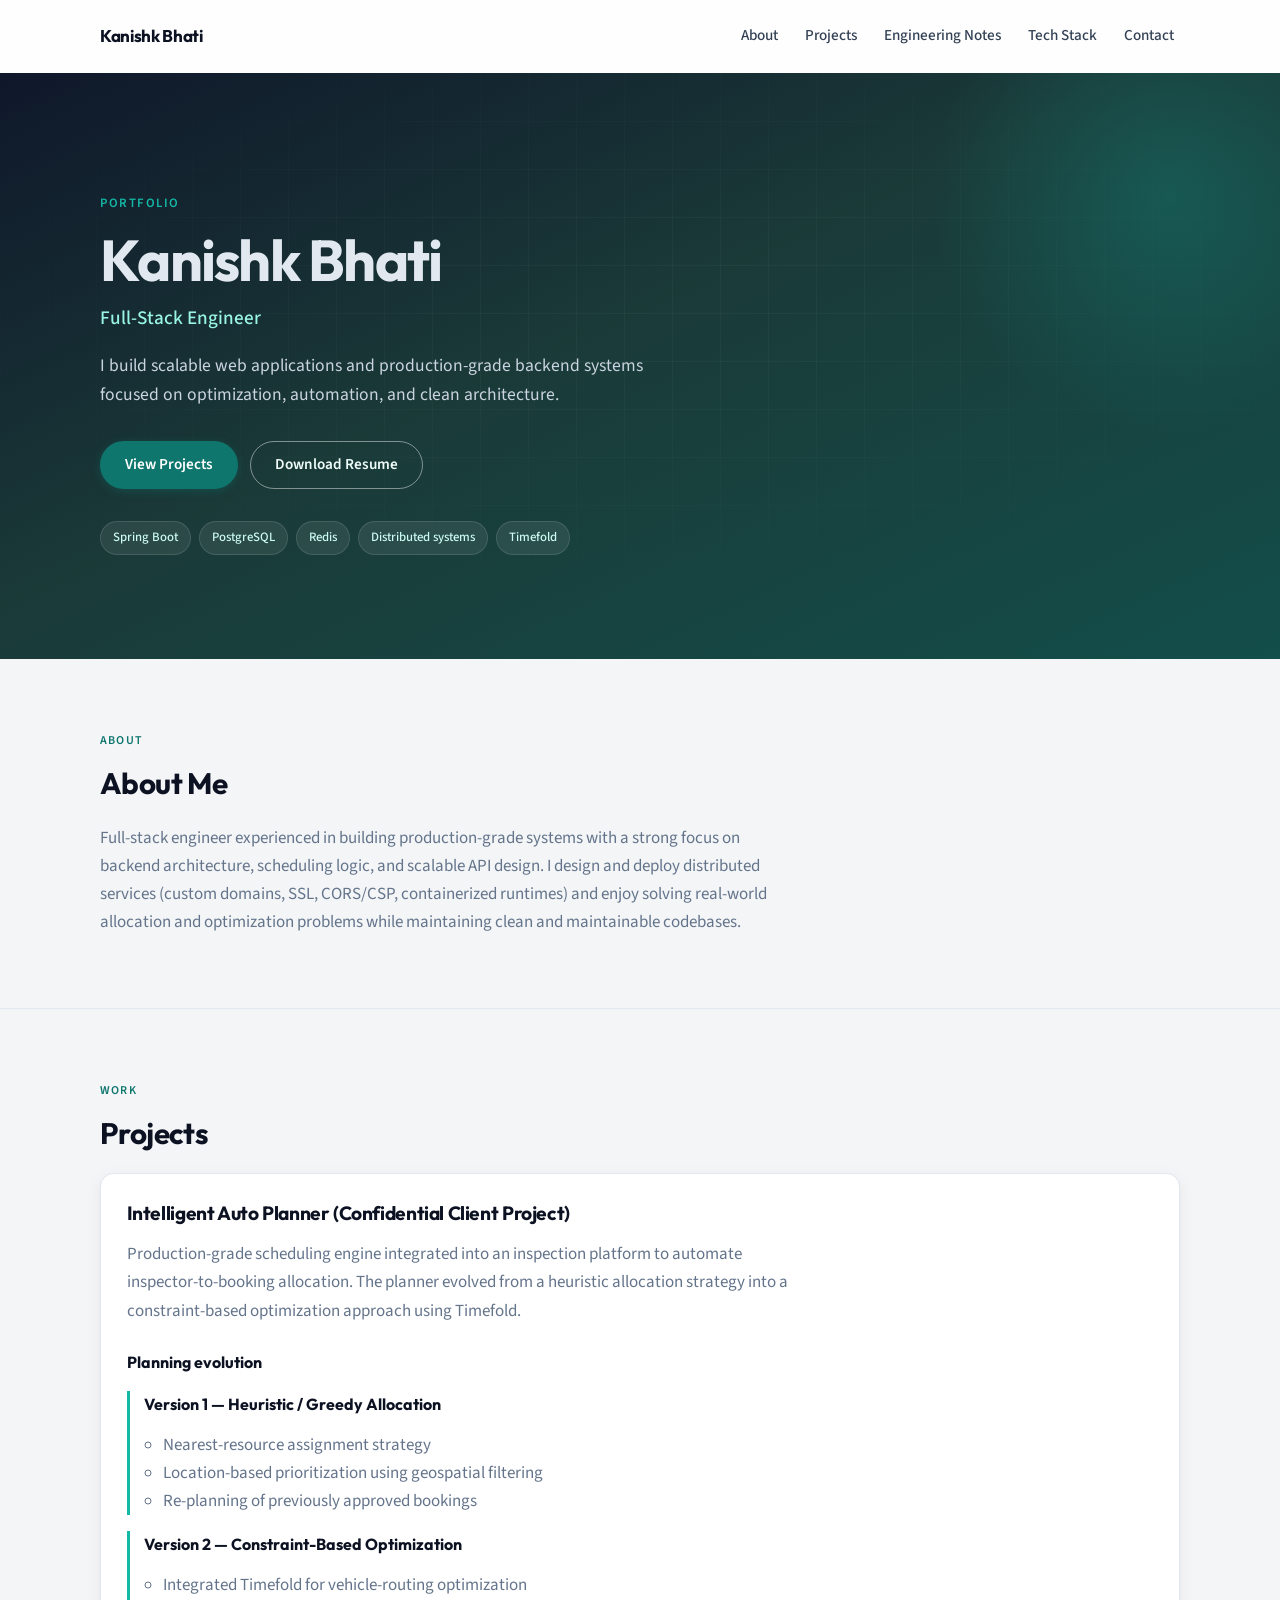
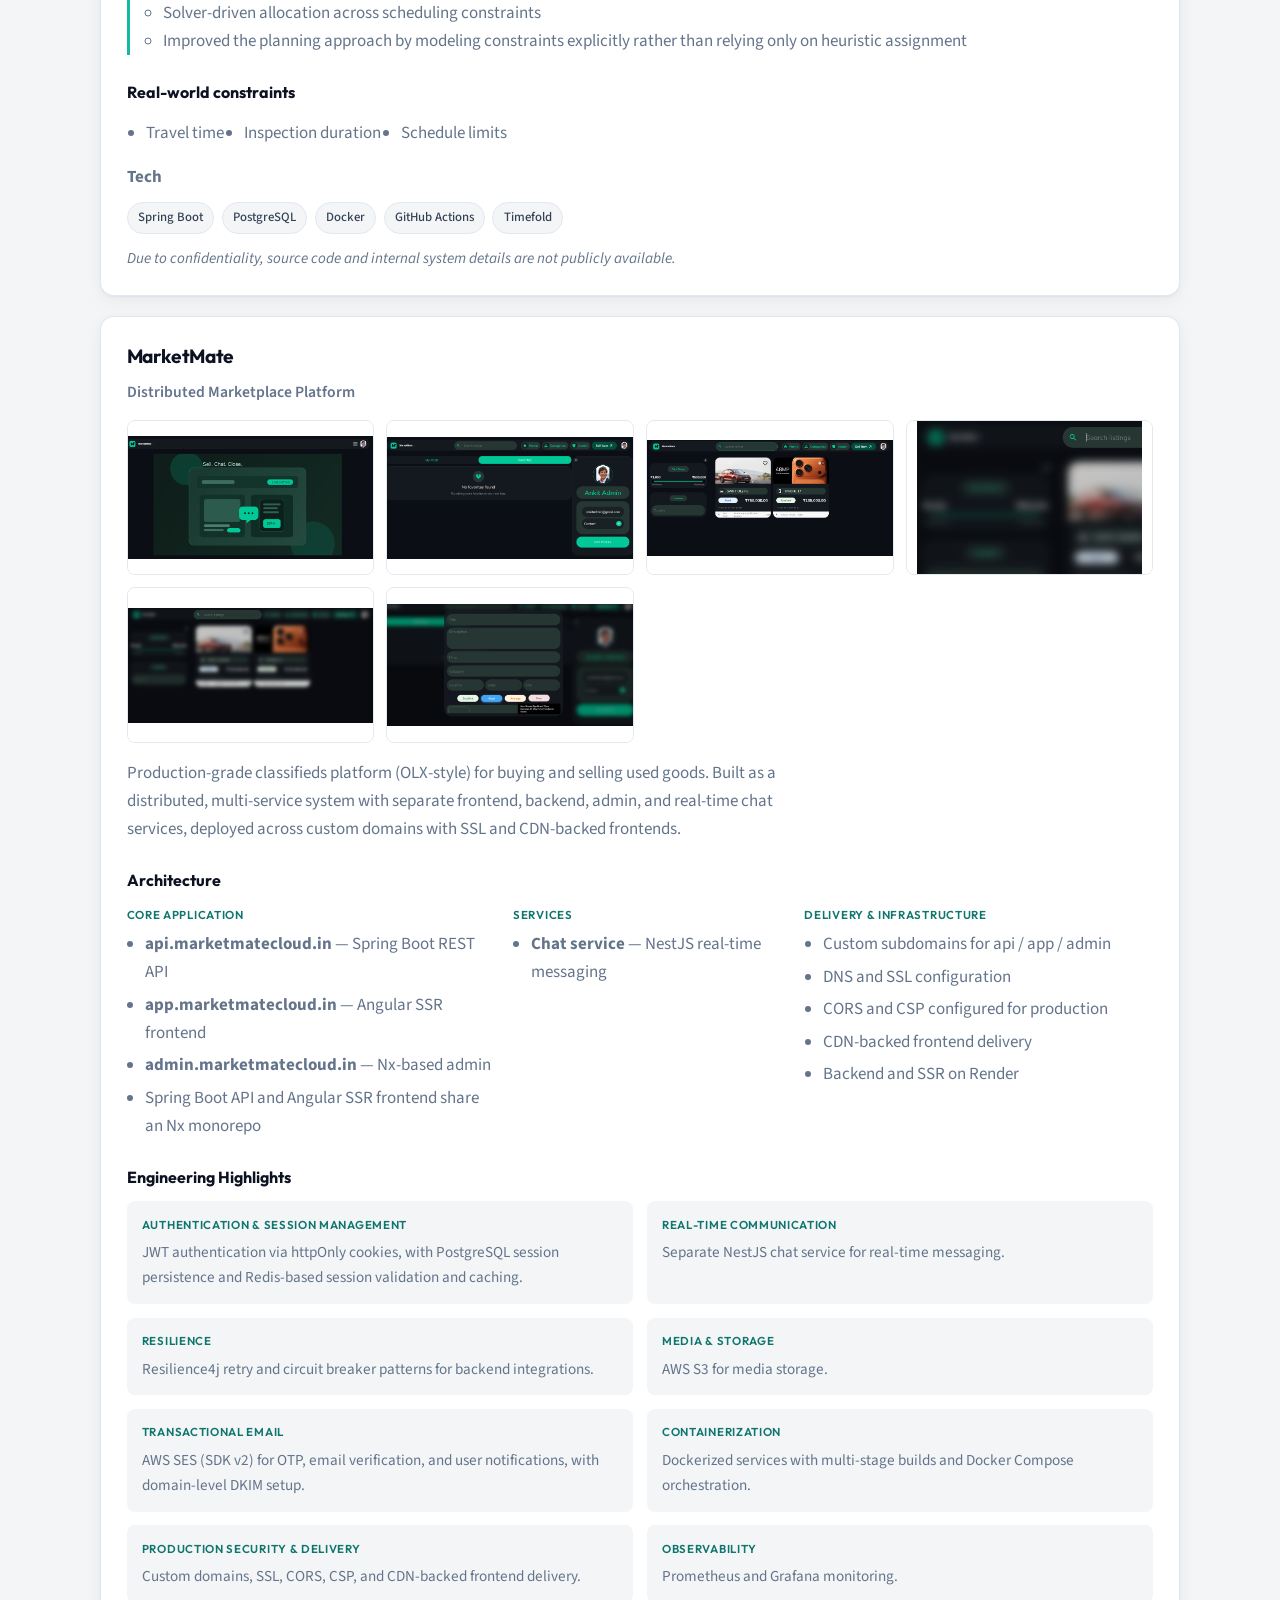
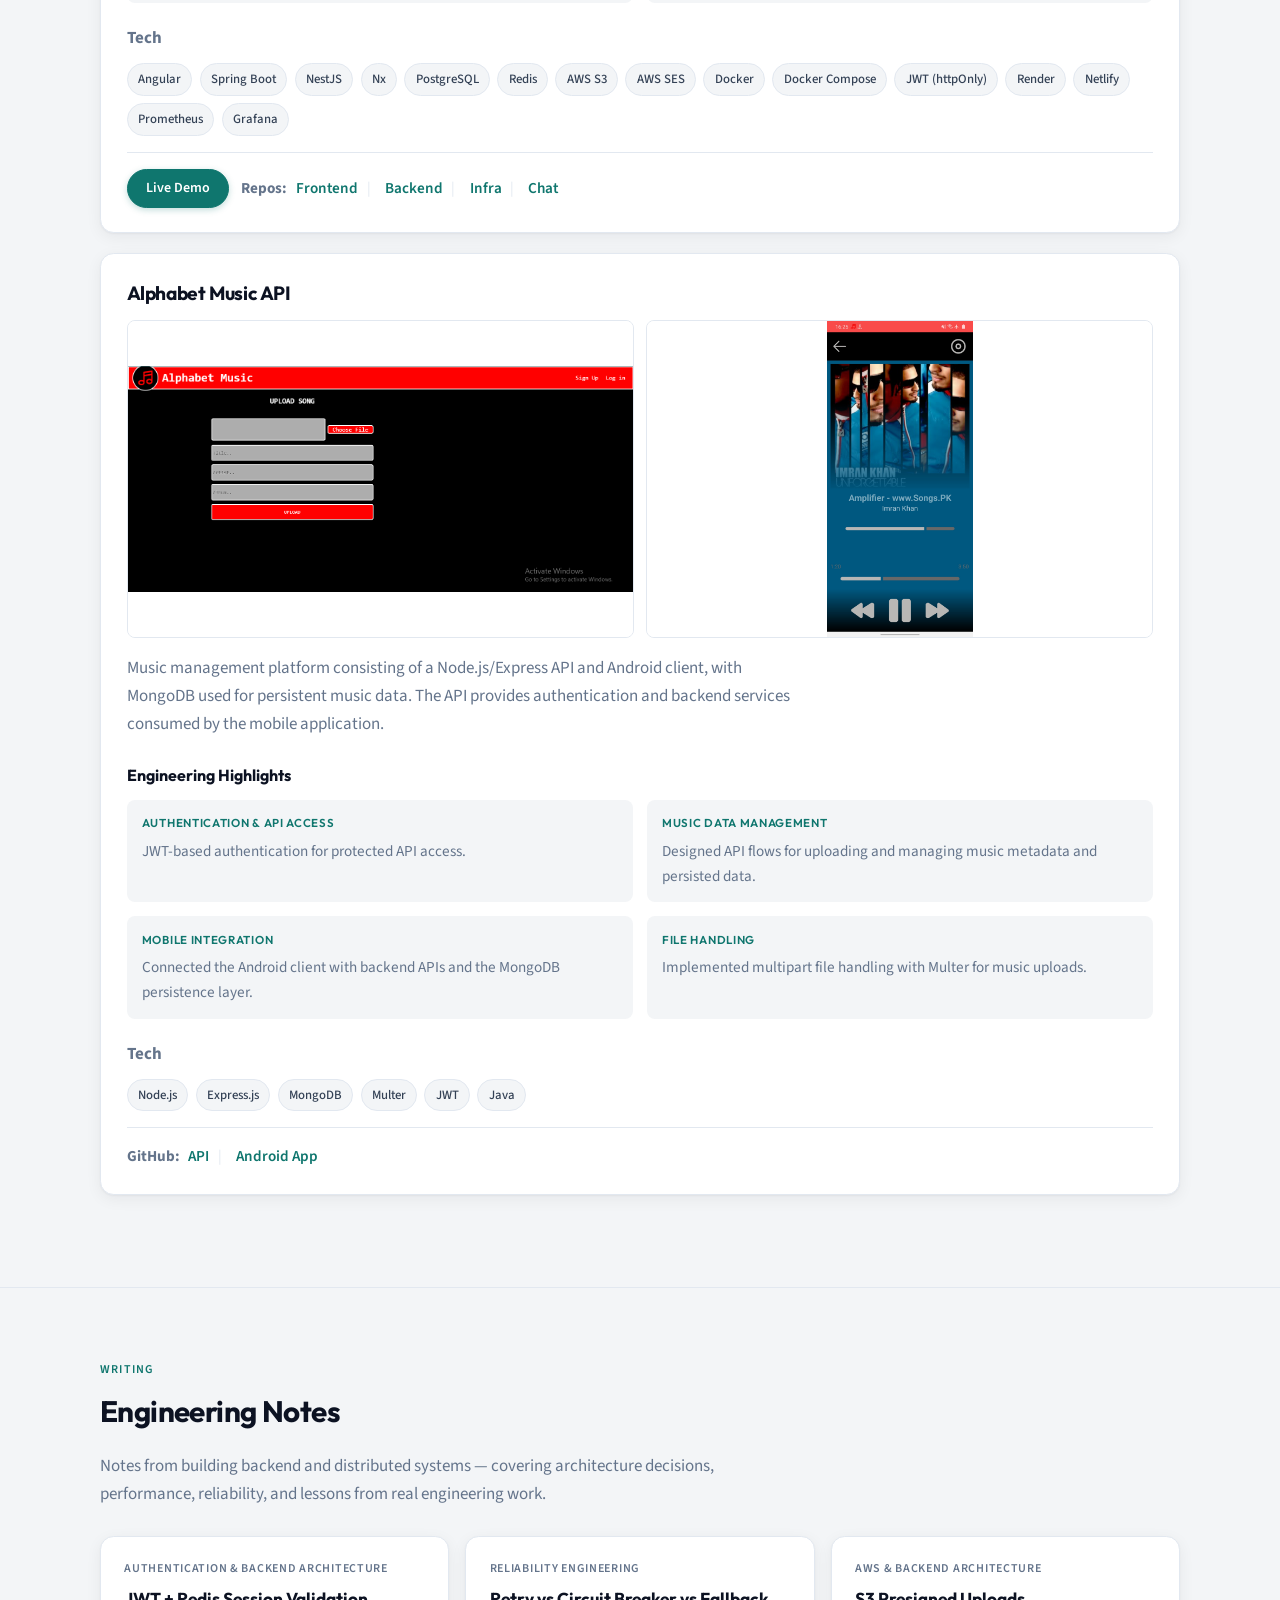
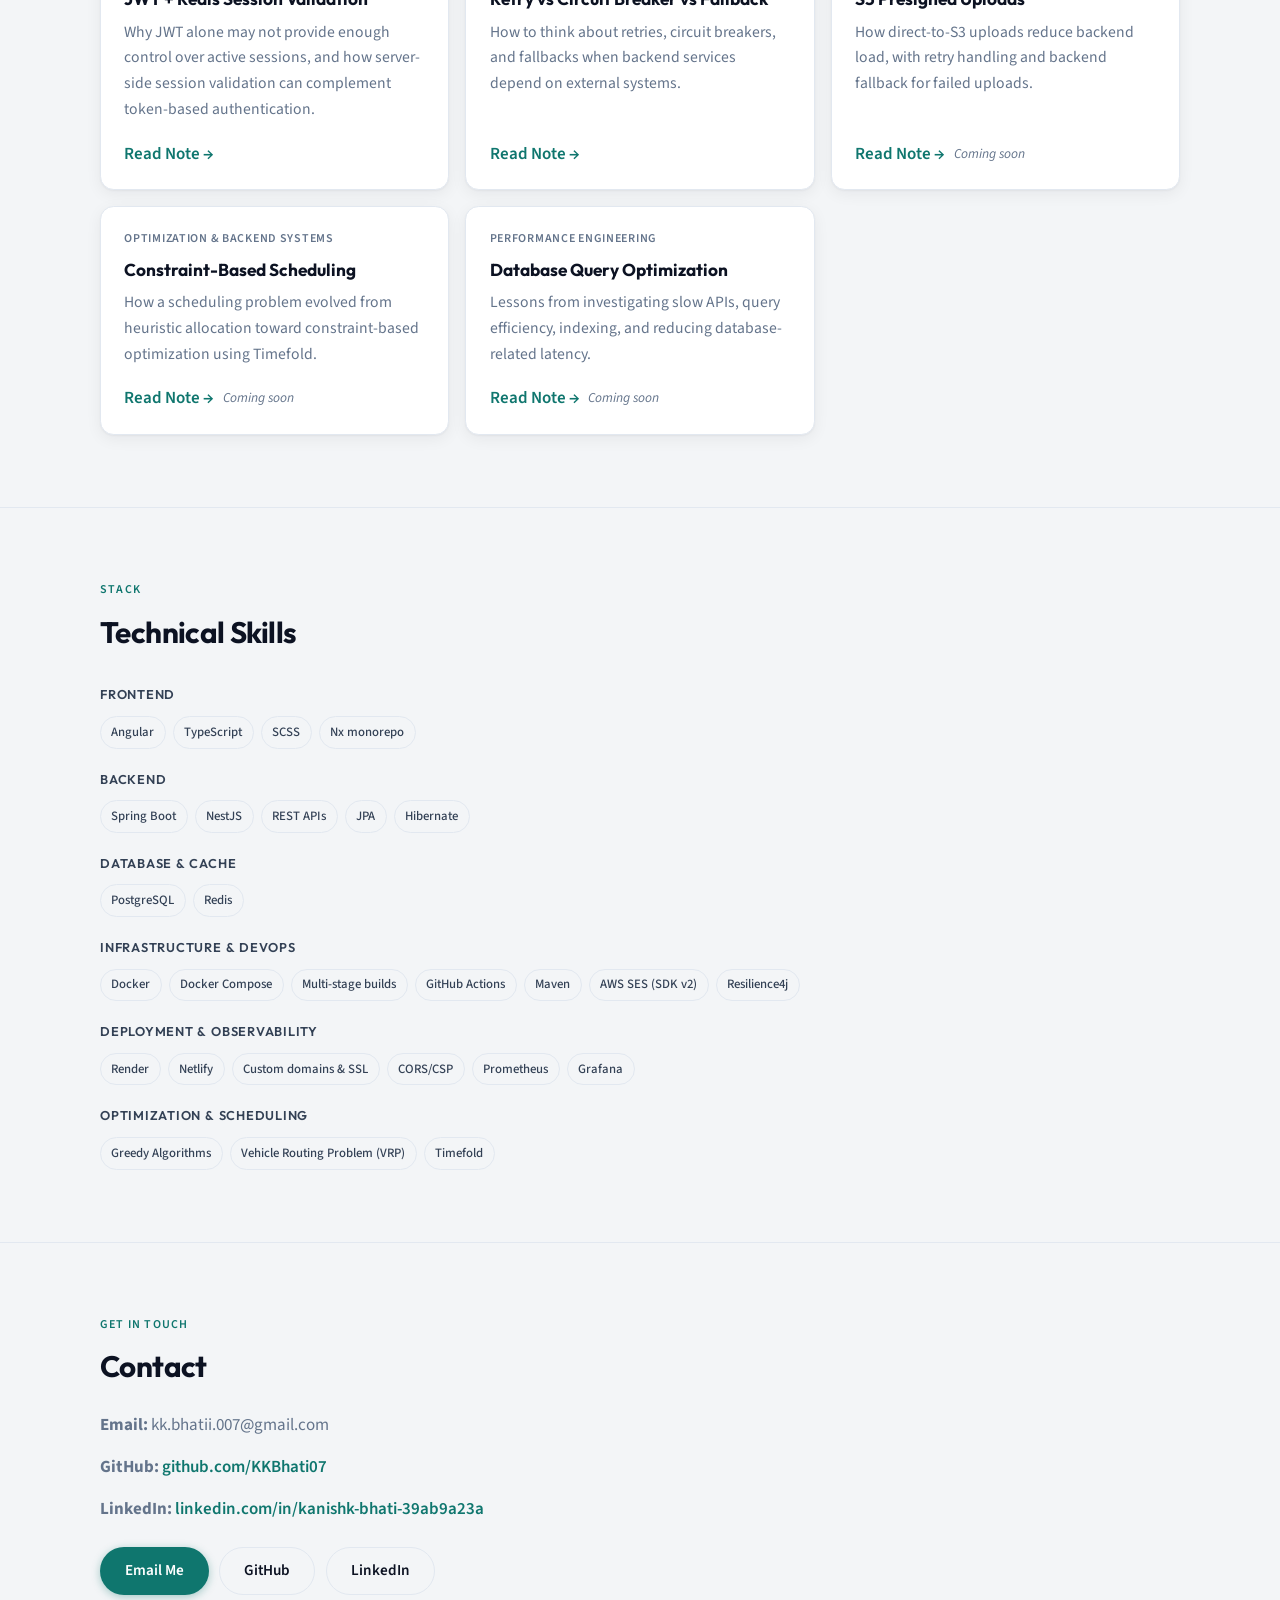
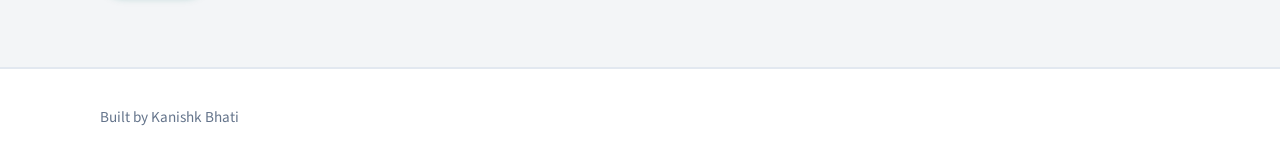
==== index.html @ 605fb442 "Refine the Auto Planner and Alphabet Music project descriptions to match the MarketMate presentation" ====
<!DOCTYPE html>
<html lang="en">
<head>
    <meta charset="UTF-8">
    <meta name="viewport" content="width=device-width, initial-scale=1.0">
    <meta name="description" content="Kanishk Bhati — Full-Stack Engineer building production-grade backend systems, distributed services, and optimization-focused applications. Projects, engineering notes, and technical stack.">
    <title>Kanishk Bhati | Full-Stack Engineer</title>
    <link rel="canonical" href="https://kkbhati07.github.io/">

    <meta property="og:type" content="website">
    <meta property="og:url" content="https://kkbhati07.github.io/">
    <meta property="og:title" content="Kanishk Bhati | Full-Stack Engineer">
    <meta property="og:description" content="Production-grade backend systems, distributed services, and optimization — portfolio projects, engineering notes, and technical experience.">
    <meta property="og:image" content="https://kkbhati07.github.io/assets/images/og/portfolio-preview.jpg">
    <meta property="og:image:width" content="1200">
    <meta property="og:image:height" content="630">
    <meta property="og:locale" content="en_US">
    <meta property="og:site_name" content="Kanishk Bhati">

    <meta name="twitter:card" content="summary_large_image">
    <meta name="twitter:title" content="Kanishk Bhati | Full-Stack Engineer">
    <meta name="twitter:description" content="Production-grade backend systems, distributed services, and optimization — portfolio projects, engineering notes, and technical experience.">
    <meta name="twitter:image" content="https://kkbhati07.github.io/assets/images/og/portfolio-preview.jpg">

    <link rel="preconnect" href="https://fonts.googleapis.com">
    <link rel="preconnect" href="https://fonts.gstatic.com" crossorigin>
    <link href="https://fonts.googleapis.com/css2?family=Outfit:wght@500;600;700&family=Source+Sans+3:wght@400;500;600&display=swap" rel="stylesheet">
    <link rel="stylesheet" href="assets/css/style.css">
</head>
<body>
    <header class="site-header">
        <div class="content-wrap">
            <nav class="site-navigation" aria-label="Primary navigation">
                <a class="brand-mark" href="#intro">Kanishk Bhati</a>
                <ul class="navigation-list">
                    <li><a href="#about">About</a></li>
                    <li><a href="#projects">Projects</a></li>
                    <li><a href="#engineering-notes">Engineering Notes</a></li>
                    <li><a href="#tech-stack">Tech Stack</a></li>
                    <li><a href="#contact">Contact</a></li>
                </ul>
            </nav>
        </div>
    </header>

    <main>
        <!-- Intro -->
        <section id="intro" class="intro-section">
            <div class="content-wrap intro-layout">
                <p class="intro-label hero-animate hero-animate--1">Portfolio</p>
                <h1 class="hero-animate hero-animate--2">Kanishk Bhati</h1>
                <p class="intro-title hero-animate hero-animate--3">Full-Stack Engineer</p>
                <p class="intro-description hero-animate hero-animate--4">
                    I build scalable web applications and production-grade backend systems 
                    focused on optimization, automation, and clean architecture.
                </p>
                <div class="intro-actions hero-animate hero-animate--5">
                    <a class="button button-primary" href="#projects">View Projects</a>
                    <a class="button button-secondary" href="assets/resume/kanishk_bhati_resume_2026.pdf" download>Download Resume</a>
                </div>
                <ul class="hero-chips hero-animate hero-animate--6" aria-label="Focus areas">
                    <li>Spring Boot</li>
                    <li>PostgreSQL</li>
                    <li>Redis</li>
                    <li>Distributed systems</li>
                    <li>Timefold</li>
                </ul>
            </div>
        </section>

        <!-- About -->
        <section id="about" class="section-block">
            <div class="content-wrap reveal">
                <span class="section-eyebrow">About</span>
                <h2>About Me</h2>
                <p>
                    Full-stack engineer experienced in building production-grade systems with a 
                    strong focus on backend architecture, scheduling logic, and scalable API design. 
                    I design and deploy distributed services (custom domains, SSL, CORS/CSP, containerized 
                    runtimes) and enjoy solving real-world allocation and optimization problems while 
                    maintaining clean and maintainable codebases.
                </p>
            </div>
        </section>

        <!-- Projects -->
        <section id="projects" class="section-block">
            <div class="content-wrap">
                <div class="reveal">
                    <span class="section-eyebrow">Work</span>
                    <h2>Projects</h2>
                </div>

                <!-- Auto Planner -->
                <article class="project-card reveal">
                    <h3>Intelligent Auto Planner (Confidential Client Project)</h3>

                    <p>
                        Production-grade scheduling engine integrated into an inspection platform to automate
                        inspector-to-booking allocation. The planner evolved from a heuristic allocation
                        strategy into a constraint-based optimization approach using Timefold.
                    </p>

                    <h4 class="project-subheading">Planning evolution</h4>
                    <ol class="project-progression">
                        <li>
                            <h4>Version 1 — Heuristic / Greedy Allocation</h4>
                            <ul class="project-highlights">
                                <li>Nearest-resource assignment strategy</li>
                                <li>Location-based prioritization using geospatial filtering</li>
                                <li>Re-planning of previously approved bookings</li>
                            </ul>
                        </li>
                        <li>
                            <h4>Version 2 — Constraint-Based Optimization</h4>
                            <ul class="project-highlights">
                                <li>Integrated Timefold for vehicle-routing optimization</li>
                                <li>Solver-driven allocation across scheduling constraints</li>
                                <li>Improved the planning approach by modeling constraints explicitly rather than relying only on heuristic assignment</li>
                            </ul>
                        </li>
                    </ol>

                    <h4 class="project-subheading">Real-world constraints</h4>
                    <ul class="project-highlights project-highlights-inline">
                        <li>Travel time</li>
                        <li>Inspection duration</li>
                        <li>Schedule limits</li>
                    </ul>

                    <p class="project-tech"><strong>Tech</strong></p>
                    <ul class="tech-tags" aria-label="Technologies used">
                        <li>Spring Boot</li>
                        <li>PostgreSQL</li>
                        <li>Docker</li>
                        <li>GitHub Actions</li>
                        <li>Timefold</li>
                    </ul>

                    <p class="project-confidential">
                        Due to confidentiality, source code and internal system details are not publicly available.
                    </p>
                </article>

                <!-- MarketMate -->
                <article id="marketmate" class="project-card reveal">
                    <h3>MarketMate</h3>
                    <p class="project-kicker">Distributed Marketplace Platform</p>
                    <div class="project-media-grid">
                        <figure class="project-media-item">
                            <img src="assets/images/marketmate/1.png" alt="MarketMate project screenshot 1" loading="lazy">
                        </figure>
                        <figure class="project-media-item">
                            <img src="assets/images/marketmate/2.png" alt="MarketMate project screenshot 2" loading="lazy">
                        </figure>
                        <figure class="project-media-item">
                            <img src="assets/images/marketmate/3.png" alt="MarketMate project screenshot 3" loading="lazy">
                        </figure>
                        <figure class="project-media-item">
                            <img src="assets/images/marketmate/4.png" alt="MarketMate project screenshot 4" loading="lazy">
                        </figure>
                        <figure class="project-media-item">
                            <img src="assets/images/marketmate/5.png" alt="MarketMate project screenshot 5" loading="lazy">
                        </figure>
                        <figure class="project-media-item">
                            <img src="assets/images/marketmate/6.png" alt="MarketMate project screenshot 6" loading="lazy">
                        </figure>
                    </div>
                    <p>
                        Production-grade classifieds platform (OLX-style) for buying and selling used goods.
                        Built as a distributed, multi-service system with separate frontend, backend, admin,
                        and real-time chat services, deployed across custom domains with SSL and CDN-backed
                        frontends.
                    </p>

                    <h4 class="project-subheading">Architecture</h4>
                    <div class="project-groups">
                        <section class="project-group">
                            <h5>Core application</h5>
                            <ul>
                                <li><strong>api.marketmatecloud.in</strong> — Spring Boot REST API</li>
                                <li><strong>app.marketmatecloud.in</strong> — Angular SSR frontend</li>
                                <li><strong>admin.marketmatecloud.in</strong> — Nx-based admin</li>
                                <li>Spring Boot API and Angular SSR frontend share an Nx monorepo</li>
                            </ul>
                        </section>
                        <section class="project-group">
                            <h5>Services</h5>
                            <ul>
                                <li><strong>Chat service</strong> — NestJS real-time messaging</li>
                            </ul>
                        </section>
                        <section class="project-group">
                            <h5>Delivery &amp; infrastructure</h5>
                            <ul>
                                <li>Custom subdomains for api / app / admin</li>
                                <li>DNS and SSL configuration</li>
                                <li>CORS and CSP configured for production</li>
                                <li>CDN-backed frontend delivery</li>
                                <li>Backend and SSR on Render</li>
                            </ul>
                        </section>
                    </div>

                    <h4 class="project-subheading">Engineering Highlights</h4>
                    <div class="engineering-highlights">
                        <article>
                            <h5>Authentication &amp; session management</h5>
                            <p>JWT authentication via httpOnly cookies, with PostgreSQL session persistence and Redis-based session validation and caching.</p>
                        </article>
                        <article>
                            <h5>Real-time communication</h5>
                            <p>Separate NestJS chat service for real-time messaging.</p>
                        </article>
                        <article>
                            <h5>Resilience</h5>
                            <p>Resilience4j retry and circuit breaker patterns for backend integrations.</p>
                        </article>
                        <article>
                            <h5>Media &amp; storage</h5>
                            <p>AWS S3 for media storage.</p>
                        </article>
                        <article>
                            <h5>Transactional email</h5>
                            <p>AWS SES (SDK v2) for OTP, email verification, and user notifications, with domain-level DKIM setup.</p>
                        </article>
                        <article>
                            <h5>Containerization</h5>
                            <p>Dockerized services with multi-stage builds and Docker Compose orchestration.</p>
                        </article>
                        <article>
                            <h5>Production security &amp; delivery</h5>
                            <p>Custom domains, SSL, CORS, CSP, and CDN-backed frontend delivery.</p>
                        </article>
                        <article>
                            <h5>Observability</h5>
                            <p>Prometheus and Grafana monitoring.</p>
                        </article>
                    </div>
                    <p class="project-tech"><strong>Tech</strong></p>
                    <ul class="tech-tags" aria-label="Technologies used">
                        <li>Angular</li>
                        <li>Spring Boot</li>
                        <li>NestJS</li>
                        <li>Nx</li>
                        <li>PostgreSQL</li>
                        <li>Redis</li>
                        <li>AWS S3</li>
                        <li>AWS SES</li>
                        <li>Docker</li>
                        <li>Docker Compose</li>
                        <li>JWT (httpOnly)</li>
                        <li>Render</li>
                        <li>Netlify</li>
                        <li>Prometheus</li>
                        <li>Grafana</li>
                    </ul>
                    <div class="project-links">
                        <a class="button button-primary button-sm" href="https://app.marketmatecloud.in" target="_blank" rel="noopener">Live Demo</a>
                        <span class="repo-links">
                            <strong>Repos:</strong>
                            <a href="https://github.com/KKBhati07/TheMarketMate" target="_blank" rel="noopener">Frontend</a>
                            <span class="repo-sep" aria-hidden="true">|</span>
                            <a href="https://github.com/KKBhati07/SpringMate" target="_blank" rel="noopener">Backend</a>
                            <span class="repo-sep" aria-hidden="true">|</span>
                            <a href="https://github.com/KKBhati07/mm-infra" target="_blank" rel="noopener">Infra</a>
                            <span class="repo-sep" aria-hidden="true">|</span>
                            <a href="https://github.com/KKBhati07/mm-chat-service" target="_blank" rel="noopener">Chat</a>
                        </span>
                    </div>
                </article>

                <!-- Alphabet Music API -->
                <article class="project-card reveal">
                    <h3>Alphabet Music API</h3>
                    <div class="project-media-grid">
                        <figure class="project-media-item">
                            <img src="assets/images/alphabet_music/1.png" alt="Alphabet Music API screenshot 1" loading="lazy">
                        </figure>
                        <figure class="project-media-item">
                            <img src="assets/images/alphabet_music/2.jpg" alt="Alphabet Music API screenshot 2" loading="lazy">
                        </figure>
                    </div>
                    <p>
                        Music management platform consisting of a Node.js/Express API and Android client, with
                        MongoDB used for persistent music data. The API provides authentication and backend
                        services consumed by the mobile application.
                    </p>
                    <h4 class="project-subheading">Engineering Highlights</h4>
                    <div class="engineering-highlights">
                        <article>
                            <h5>Authentication &amp; API access</h5>
                            <p>JWT-based authentication for protected API access.</p>
                        </article>
                        <article>
                            <h5>Music data management</h5>
                            <p>Designed API flows for uploading and managing music metadata and persisted data.</p>
                        </article>
                        <article>
                            <h5>Mobile integration</h5>
                            <p>Connected the Android client with backend APIs and the MongoDB persistence layer.</p>
                        </article>
                        <article>
                            <h5>File handling</h5>
                            <p>Implemented multipart file handling with Multer for music uploads.</p>
                        </article>
                    </div>
                    <p class="project-tech"><strong>Tech</strong></p>
                    <ul class="tech-tags" aria-label="Technologies used">
                        <li>Node.js</li>
                        <li>Express.js</li>
                        <li>MongoDB</li>
                        <li>Multer</li>
                        <li>JWT</li>
                        <li>Java</li>
                    </ul>
                    <div class="project-links">
                        <span class="repo-links">
                            <strong>GitHub:</strong>
                            <a href="https://github.com/KKBhati07/Alphabet-Music-API" target="_blank" rel="noopener">API</a>
                            <span class="repo-sep" aria-hidden="true">|</span>
                            <a href="https://github.com/KKBhati07/Alphabet-Music" target="_blank" rel="noopener">Android App</a>
                        </span>
                    </div>
                </article>
            </div>
        </section>

        <!-- Engineering Notes
             Planned detail pages (add when written; do not create empty stubs):
             notes/retry-circuit-breaker.html
             notes/jwt-redis-session.html
             notes/s3-presigned-uploads.html
             notes/constraint-scheduling.html
             notes/database-optimization.html
        -->
        <section id="engineering-notes" class="section-block">
            <div class="content-wrap">
                <div class="reveal">
                    <span class="section-eyebrow">Writing</span>
                    <h2>Engineering Notes</h2>
                    <p class="section-lead">
                        Notes from building backend and distributed systems — covering architecture decisions,
                        performance, reliability, and lessons from real engineering work.
                    </p>
                </div>

                <div class="notes-grid">
                    <article class="note-card reveal">
                        <p class="note-category">Authentication &amp; Backend Architecture</p>
                        <h3>JWT + Redis Session Validation</h3>
                        <p>
                            Why JWT alone may not provide enough control over active sessions, and how
                            server-side session validation can complement token-based authentication.
                        </p>
                        <p class="note-card-action">
                            <a class="note-card-cta" href="notes/jwt-redis-session.html">Read Note</a>
                        </p>
                    </article>

                    <article class="note-card reveal">
                        <p class="note-category">Reliability Engineering</p>
                        <h3>Retry vs Circuit Breaker vs Fallback</h3>
                        <p>
                            How to think about retries, circuit breakers, and fallbacks when backend
                            services depend on external systems.
                        </p>
                        <p class="note-card-action">
                            <a class="note-card-cta" href="notes/retry-circuit-breaker-fallback.html">Read Note</a>
                        </p>
                    </article>

                    <article class="note-card reveal">
                        <p class="note-category">AWS &amp; Backend Architecture</p>
                        <h3>S3 Presigned Uploads</h3>
                        <p>
                            How direct-to-S3 uploads reduce backend load, with retry handling and backend
                            fallback for failed uploads.
                        </p>
                        <p class="note-card-action">
                            <span class="note-card-cta" aria-disabled="true" data-note="notes/s3-presigned-uploads.html">Read Note</span>
                            <span class="note-card-status">Coming soon</span>
                        </p>
                    </article>

                    <article class="note-card reveal">
                        <p class="note-category">Optimization &amp; Backend Systems</p>
                        <h3>Constraint-Based Scheduling</h3>
                        <p>
                            How a scheduling problem evolved from heuristic allocation toward
                            constraint-based optimization using Timefold.
                        </p>
                        <p class="note-card-action">
                            <span class="note-card-cta" aria-disabled="true" data-note="notes/constraint-scheduling.html">Read Note</span>
                            <span class="note-card-status">Coming soon</span>
                        </p>
                    </article>

                    <article class="note-card reveal">
                        <p class="note-category">Performance Engineering</p>
                        <h3>Database Query Optimization</h3>
                        <p>
                            Lessons from investigating slow APIs, query efficiency, indexing, and
                            reducing database-related latency.
                        </p>
                        <p class="note-card-action">
                            <span class="note-card-cta" aria-disabled="true" data-note="notes/database-optimization.html">Read Note</span>
                            <span class="note-card-status">Coming soon</span>
                        </p>
                    </article>
                </div>
            </div>
        </section>

        <section id="tech-stack" class="section-block">
            <div class="content-wrap reveal">
                <span class="section-eyebrow">Stack</span>
                <h2>Technical Skills</h2>

                <div class="skills-grid">
                    <div class="skill-group">
                        <h3>Frontend</h3>
                        <ul class="tech-tags">
                            <li>Angular</li>
                            <li>TypeScript</li>
                            <li>SCSS</li>
                            <li>Nx monorepo</li>
                        </ul>
                    </div>
                    <div class="skill-group">
                        <h3>Backend</h3>
                        <ul class="tech-tags">
                            <li>Spring Boot</li>
                            <li>NestJS</li>
                            <li>REST APIs</li>
                            <li>JPA</li>
                            <li>Hibernate</li>
                        </ul>
                    </div>
                    <div class="skill-group">
                        <h3>Database &amp; Cache</h3>
                        <ul class="tech-tags">
                            <li>PostgreSQL</li>
                            <li>Redis</li>
                        </ul>
                    </div>
                    <div class="skill-group">
                        <h3>Infrastructure &amp; DevOps</h3>
                        <ul class="tech-tags">
                            <li>Docker</li>
                            <li>Docker Compose</li>
                            <li>Multi-stage builds</li>
                            <li>GitHub Actions</li>
                            <li>Maven</li>
                            <li>AWS SES (SDK v2)</li>
                            <li>Resilience4j</li>
                        </ul>
                    </div>
                    <div class="skill-group">
                        <h3>Deployment &amp; Observability</h3>
                        <ul class="tech-tags">
                            <li>Render</li>
                            <li>Netlify</li>
                            <li>Custom domains &amp; SSL</li>
                            <li>CORS/CSP</li>
                            <li>Prometheus</li>
                            <li>Grafana</li>
                        </ul>
                    </div>
                    <div class="skill-group">
                        <h3>Optimization &amp; Scheduling</h3>
                        <ul class="tech-tags">
                            <li>Greedy Algorithms</li>
                            <li>Vehicle Routing Problem (VRP)</li>
                            <li>Timefold</li>
                        </ul>
                    </div>
                </div>
            </div>
        </section>

        <section id="contact" class="section-block">
            <div class="content-wrap reveal">
                <span class="section-eyebrow">Get in touch</span>
                <h2>Contact</h2>
                <ul class="contact-list">
                    <li><strong>Email:</strong> kk.bhatii.007@gmail.com</li>
                    <li>
                        <strong>GitHub:</strong> 
                        <a href="https://github.com/KKBhati07" target="_blank" rel="noopener">
                            github.com/KKBhati07
                        </a>
                    </li>
                    <li>
                        <strong>LinkedIn:</strong> 
                        <a href="https://www.linkedin.com/in/kanishk-bhati-39ab9a23a/" target="_blank" rel="noopener">
                            linkedin.com/in/kanishk-bhati-39ab9a23a
                        </a>
                    </li>
                </ul>
                <div class="contact-actions">
                    <a class="button button-primary" href="mailto:kk.bhatii.007@gmail.com">Email Me</a>
                    <a class="button button-outline" href="https://github.com/KKBhati07" target="_blank" rel="noopener">GitHub</a>
                    <a class="button button-outline" href="https://www.linkedin.com/in/kanishk-bhati-39ab9a23a/" target="_blank" rel="noopener">LinkedIn</a>
                </div>
            </div>
        </section>
    </main>

    <footer class="site-footer">
        <div class="content-wrap">
          <p>Built by Kanishk Bhati</p>
        </div>
      </footer>

    <div id="image-lightbox" class="image-lightbox" aria-hidden="true" role="dialog" aria-label="Expanded project image">
        <button type="button" class="lightbox-button lightbox-close" id="lightbox-close" aria-label="Close image viewer">&times;</button>
        <button type="button" class="lightbox-button lightbox-prev" id="lightbox-prev" aria-label="Previous image">&#10094;</button>
        <div class="lightbox-stage">
            <img id="lightbox-image" src="" alt="">
            <p id="lightbox-caption" class="lightbox-caption"></p>
        </div>
        <button type="button" class="lightbox-button lightbox-next" id="lightbox-next" aria-label="Next image">&#10095;</button>
    </div>

    <script src="assets/js/script.js"></script>
</body>
</html>
---- assets/css/style.css ----
:root {
    /* Signal Teal palette */
    --bg: #f3f5f7;
    --surface: #ffffff;
    --surface-elevated: #ffffff;
    --text: #0c1222;
    --text-muted: #334155;
    --text-subtle: #64748b;
    --border: #e2e8f0;
    --primary: #0f766e;
    --primary-hover: #0d9488;
    --accent: #14b8a6;
    --accent-muted: rgba(20, 184, 166, 0.12);
    --hero-bg: #0f172a;
    --hero-bg-soft: #134e4a;
    --text-inverse: #e2e8f0;
    --success: #0f766e;
    --warning: #d97706;
    --error: #e11d48;

    /* Legacy aliases */
    --bg-light: var(--bg);
    --bg-dark: var(--hero-bg);
    --bg-dark-soft: #1e293b;
    --text-main: var(--text);
    --line: var(--border);
    --content-max: 1080px;

    --radius-sm: 0.5rem;
    --radius-md: 0.85rem;
    --shadow-card: 0 1px 2px rgba(12, 18, 34, 0.04), 0 4px 16px rgba(12, 18, 34, 0.06);
    --shadow-card-hover: 0 4px 8px rgba(12, 18, 34, 0.06), 0 12px 28px rgba(12, 18, 34, 0.1);
    --shadow-header: 0 1px 0 var(--border), 0 4px 20px rgba(12, 18, 34, 0.06);
    --transition-fast: 160ms ease-out;
    --transition-base: 220ms ease-out;
    --focus-ring: 0 0 0 3px rgba(15, 118, 110, 0.35);
}

*,
*::before,
*::after {
    box-sizing: border-box;
}

html {
    scroll-behavior: smooth;
}

@media (prefers-reduced-motion: reduce) {
    html {
        scroll-behavior: auto;
    }

    *,
    *::before,
    *::after {
        animation-duration: 0.01ms !important;
        animation-iteration-count: 1 !important;
        transition-duration: 0.01ms !important;
    }

    .reveal {
        opacity: 1 !important;
        transform: none !important;
    }

    .hero-animate {
        opacity: 1 !important;
        transform: none !important;
    }
}

html,
body {
    margin: 0;
    padding: 0;
}

body {
    font-family: "Source Sans 3", "Segoe UI", Roboto, sans-serif;
    font-size: 1.0625rem;
    line-height: 1.65;
    color: var(--text);
    background: var(--bg);
    -webkit-font-smoothing: antialiased;
}

h1,
h2,
h3,
h4,
p,
ul,
ol {
    margin: 0;
}

h1,
h2,
h3,
.brand-mark {
    font-family: "Outfit", "Segoe UI", sans-serif;
}

a {
    color: inherit;
    text-decoration: none;
}

a:focus-visible,
button:focus-visible,
.button:focus-visible {
    outline: none;
    box-shadow: var(--focus-ring);
}

.content-wrap {
    width: min(100% - 2.5rem, var(--content-max));
    margin-inline: auto;
}

/* Header */
.site-header {
    position: sticky;
    top: 0;
    z-index: 100;
    background: rgba(255, 255, 255, 0.85);
    backdrop-filter: blur(12px);
    -webkit-backdrop-filter: blur(12px);
    border-bottom: 1px solid transparent;
    transition: background var(--transition-fast), border-color var(--transition-fast), box-shadow var(--transition-fast);
}

.site-header.is-scrolled {
    background: rgba(255, 255, 255, 0.95);
    border-bottom-color: var(--border);
    box-shadow: var(--shadow-header);
}

.site-navigation {
    min-height: 72px;
    display: flex;
    align-items: center;
    justify-content: space-between;
    gap: 1.5rem;
}

.brand-mark {
    font-weight: 700;
    letter-spacing: -0.02em;
    color: var(--text);
    transition: color var(--transition-fast);
}

.brand-mark:hover {
    color: var(--primary);
}

.navigation-list {
    list-style: none;
    display: flex;
    flex-wrap: wrap;
    align-items: center;
    gap: 0.25rem 1rem;
    padding: 0;
    margin: 0;
}

.navigation-list a {
    position: relative;
    display: inline-block;
    padding: 0.45rem 0.35rem;
    color: var(--text-muted);
    font-weight: 500;
    font-size: 0.95rem;
    transition: color var(--transition-fast);
}

.navigation-list a::after {
    content: "";
    position: absolute;
    left: 0.35rem;
    right: 0.35rem;
    bottom: 0.2rem;
    height: 2px;
    background: var(--primary);
    border-radius: 1px;
    transform: scaleX(0);
    transition: transform var(--transition-fast);
}

.navigation-list a:hover {
    color: var(--text);
}

.navigation-list a:hover::after,
.navigation-list a.is-active::after {
    transform: scaleX(1);
}

.navigation-list a.is-active {
    color: var(--primary);
    font-weight: 600;
}

/* Hero */
.intro-section {
    position: relative;
    width: 100%;
    overflow: hidden;
    color: var(--text-inverse);
    padding: 7.5rem 0 6.5rem;
    background: linear-gradient(155deg, var(--hero-bg) 0%, #1a3a38 45%, var(--hero-bg-soft) 100%);
}

.intro-section::before {
    content: "";
    position: absolute;
    inset: 0;
    background-image:
        linear-gradient(rgba(255, 255, 255, 0.03) 1px, transparent 1px),
        linear-gradient(90deg, rgba(255, 255, 255, 0.03) 1px, transparent 1px);
    background-size: 48px 48px;
    mask-image: radial-gradient(ellipse 80% 70% at 50% 40%, black 20%, transparent 75%);
    pointer-events: none;
}

.intro-section::after {
    content: "";
    position: absolute;
    top: -20%;
    right: -10%;
    width: min(55vw, 480px);
    height: min(55vw, 480px);
    background: radial-gradient(circle, rgba(20, 184, 166, 0.22) 0%, transparent 70%);
    pointer-events: none;
}

.intro-layout {
    position: relative;
    z-index: 1;
}

.intro-layout h1 {
    font-size: clamp(2.25rem, 5.5vw, 3.6rem);
    line-height: 1.1;
    letter-spacing: -0.03em;
    margin-bottom: 0.75rem;
}

.intro-label {
    font-size: 0.8rem;
    text-transform: uppercase;
    letter-spacing: 0.12em;
    color: var(--accent);
    margin-bottom: 0.85rem;
    font-weight: 600;
}

.intro-title {
    font-size: 1.2rem;
    font-weight: 500;
    color: #99f6e4;
    margin-bottom: 1rem;
}

.intro-description {
    max-width: 36rem;
    color: #cbd5e1;
    font-size: 1.1rem;
}

.intro-actions {
    margin-top: 2rem;
    display: flex;
    flex-wrap: wrap;
    gap: 0.75rem;
}

.hero-chips {
    display: flex;
    flex-wrap: wrap;
    gap: 0.5rem;
    margin-top: 2rem;
    padding: 0;
    list-style: none;
}

.hero-chips li {
    padding: 0.35rem 0.75rem;
    font-size: 0.8rem;
    font-weight: 500;
    color: #ccfbf1;
    background: rgba(255, 255, 255, 0.08);
    border: 1px solid rgba(255, 255, 255, 0.12);
    border-radius: 999px;
}

.hero-animate {
    opacity: 0;
    transform: translateY(12px);
    animation: heroFadeUp 0.55s ease-out forwards;
}

.hero-animate--1 { animation-delay: 0.05s; }
.hero-animate--2 { animation-delay: 0.12s; }
.hero-animate--3 { animation-delay: 0.19s; }
.hero-animate--4 { animation-delay: 0.26s; }
.hero-animate--5 { animation-delay: 0.33s; }
.hero-animate--6 { animation-delay: 0.4s; }

@keyframes heroFadeUp {
    to {
        opacity: 1;
        transform: translateY(0);
    }
}

/* Buttons */
.button {
    display: inline-flex;
    align-items: center;
    justify-content: center;
    min-height: 44px;
    padding: 0.65rem 1.5rem;
    border-radius: 999px;
    font-family: inherit;
    font-size: 0.95rem;
    font-weight: 600;
    border: 1px solid transparent;
    cursor: pointer;
    transition:
        background var(--transition-fast),
        border-color var(--transition-fast),
        color var(--transition-fast),
        transform var(--transition-fast),
        box-shadow var(--transition-fast);
}

.button:hover {
    transform: translateY(-1px);
}

.button:active {
    transform: translateY(0);
}

.button-primary {
    background: var(--primary);
    color: #ffffff;
    box-shadow: 0 2px 8px rgba(15, 118, 110, 0.35);
}

.button-primary:hover {
    background: var(--primary-hover);
}

.button-secondary {
    background: transparent;
    border-color: rgba(255, 255, 255, 0.45);
    color: #f0fdfa;
}

.button-secondary:hover {
    background: rgba(255, 255, 255, 0.1);
    border-color: rgba(255, 255, 255, 0.65);
}

.button-outline {
    background: transparent;
    border-color: var(--border);
    color: var(--text);
}

.button-outline:hover {
    border-color: var(--primary);
    color: var(--primary);
    background: var(--accent-muted);
}

.project-card .button-secondary,
.project-card .button-primary.button-sm {
    border-color: var(--primary);
    color: var(--primary);
    background: transparent;
    box-shadow: none;
}

.project-card .button-primary.button-sm {
    background: var(--primary);
    color: #fff;
    box-shadow: 0 2px 6px rgba(15, 118, 110, 0.25);
}

.project-card .button-primary.button-sm:hover {
    background: var(--primary-hover);
}

.project-card .button-secondary:hover {
    background: var(--accent-muted);
}

.button-ghost {
    background: transparent;
    color: var(--primary);
}

.button-ghost:hover {
    background: var(--accent-muted);
}

.button-sm {
    min-height: 38px;
    padding: 0.45rem 1.15rem;
    font-size: 0.875rem;
    border-radius: 999px;
}

.button:disabled,
.button[aria-disabled="true"] {
    opacity: 0.5;
    pointer-events: none;
}

/* Sections */
.section-block {
    padding: 4.5rem 0;
    border-bottom: 1px solid var(--border);
}

.section-eyebrow {
    display: block;
    font-size: 0.75rem;
    font-weight: 600;
    text-transform: uppercase;
    letter-spacing: 0.1em;
    color: var(--primary);
    margin-bottom: 0.5rem;
}

.section-block h2 {
    font-size: clamp(1.5rem, 3vw, 1.85rem);
    letter-spacing: -0.02em;
    margin-bottom: 1rem;
    color: var(--text);
}

.section-block > .content-wrap > p:first-of-type,
.section-lead {
    color: var(--text-subtle);
    max-width: 42rem;
    margin-bottom: 0;
}

.section-block p {
    color: var(--text-subtle);
    max-width: 42rem;
}

.reveal {
    opacity: 0;
    transform: translateY(20px);
    transition: opacity var(--transition-base), transform var(--transition-base);
}

.reveal.is-visible {
    opacity: 1;
    transform: translateY(0);
}

/* Project cards */
.project-card {
    background: var(--surface);
    border: 1px solid var(--border);
    border-radius: var(--radius-md);
    padding: 1.5rem 1.6rem;
    margin-bottom: 1.25rem;
    box-shadow: var(--shadow-card);
    transition:
        border-color var(--transition-fast),
        box-shadow var(--transition-fast),
        transform var(--transition-fast);
}

.project-card:hover {
    border-color: rgba(15, 118, 110, 0.25);
    box-shadow: var(--shadow-card-hover);
    transform: translateY(-2px);
}

.project-card h3 {
    font-size: 1.2rem;
    letter-spacing: -0.02em;
    margin-bottom: 0.65rem;
    color: var(--text);
}

.project-media-grid {
    display: grid;
    grid-template-columns: repeat(auto-fit, minmax(220px, 1fr));
    gap: 0.75rem;
    margin-bottom: 1rem;
}

.project-media-item {
    margin: 0;
    border: 1px solid var(--border);
    border-radius: var(--radius-sm);
    overflow: hidden;
    background: var(--bg);
    transition: border-color var(--transition-fast);
}

.project-media-item:hover {
    border-color: var(--accent);
}

.project-media-item img {
    display: block;
    width: 100%;
    height: 100%;
    aspect-ratio: 16 / 10;
    object-fit: contain;
    background: #ffffff;
    cursor: zoom-in;
    transition: transform var(--transition-base);
}

.project-media-item:hover img {
    transform: scale(1.02);
}

.project-highlights {
    margin: 0.85rem 0 0;
    padding-left: 1.2rem;
    color: var(--text-subtle);
}

.project-highlights-inline {
    display: flex;
    flex-wrap: wrap;
    gap: 0.35rem 1.25rem;
    list-style: disc;
}

.project-subheading {
    margin-top: 1.5rem;
    margin-bottom: 0.15rem;
    font-size: 1rem;
    font-family: "Outfit", sans-serif;
    color: var(--text);
}

.project-kicker {
    margin: -0.25rem 0 0.9rem;
    color: var(--primary);
    font-weight: 600;
    font-size: 0.98rem;
    max-width: none;
}

.project-groups,
.engineering-highlights {
    display: grid;
    gap: 0.85rem;
    margin-top: 0.7rem;
}

.project-group h5,
.engineering-highlights h5 {
    margin: 0 0 0.4rem;
    font-family: "Outfit", sans-serif;
    font-size: 0.72rem;
    font-weight: 600;
    letter-spacing: 0.06em;
    text-transform: uppercase;
    color: var(--primary);
}

.project-group ul {
    margin: 0;
    padding-left: 1.15rem;
    color: var(--text-subtle);
}

.project-group li + li {
    margin-top: 0.28rem;
}

.project-group li {
    overflow-wrap: anywhere;
}

.engineering-highlights article {
    background: var(--bg);
    border-radius: var(--radius-sm);
    padding: 0.85rem 0.95rem;
}

.engineering-highlights p {
    margin: 0;
    max-width: none;
    font-size: 0.95rem;
}

@media (min-width: 720px) {
    .engineering-highlights {
        grid-template-columns: 1fr 1fr;
    }
}

@media (min-width: 960px) {
    .project-groups {
        grid-template-columns: 1.15fr 0.85fr 1.1fr;
        gap: 1rem 1.35rem;
    }
}

.project-progression {
    list-style: none;
    margin: 1rem 0 0;
    padding: 0;
    display: grid;
    gap: 1rem;
}

.project-progression > li {
    padding-left: 0.9rem;
    border-left: 3px solid var(--accent);
}

.project-progression h4 {
    font-size: 1rem;
    margin-bottom: 0.15rem;
    font-family: "Outfit", sans-serif;
}

.project-confidential {
    margin-top: 0.75rem;
    font-style: italic;
    color: var(--text-subtle);
    font-size: 0.95rem;
}

.project-tech {
    margin-top: 1rem;
}

.engineering-highlights + .project-tech {
    margin-top: 1.35rem;
}

.tech-tags {
    display: flex;
    flex-wrap: wrap;
    gap: 0.45rem;
    margin-top: 0.65rem;
    list-style: none;
    padding: 0;
}

.tech-tags li {
    padding: 0.3rem 0.65rem;
    font-size: 0.8rem;
    font-weight: 500;
    color: var(--text-muted);
    background: var(--bg);
    border: 1px solid var(--border);
    border-radius: 999px;
    cursor: default;
    user-select: none;
    transition: border-color var(--transition-fast), color var(--transition-fast);
}

.tech-tags li:hover {
    border-color: var(--accent);
    color: var(--primary);
}

.project-links {
    margin-top: 1rem;
    padding-top: 1rem;
    border-top: 1px solid var(--border);
    display: flex;
    flex-wrap: wrap;
    align-items: center;
    gap: 0.75rem;
}

.repo-links {
    color: var(--text-subtle);
    font-size: 0.95rem;
}

.repo-links a {
    color: var(--primary);
    font-weight: 600;
    margin-left: 0.35rem;
    transition: color var(--transition-fast);
}

.repo-links a:hover {
    color: var(--primary-hover);
}

.repo-sep {
    margin: 0 0.35rem;
    color: var(--border);
}

/* Engineering notes */
.notes-grid {
    margin-top: 1.75rem;
    display: grid;
    gap: 1rem;
    grid-template-columns: repeat(auto-fit, minmax(280px, 1fr));
}

.note-card {
    background: var(--surface);
    border: 1px solid var(--border);
    border-radius: var(--radius-md);
    padding: 1.35rem 1.45rem;
    display: flex;
    flex-direction: column;
    gap: 0.55rem;
    box-shadow: var(--shadow-card);
    transition:
        border-color var(--transition-fast),
        box-shadow var(--transition-fast),
        transform var(--transition-fast);
}

.note-card:hover {
    border-color: rgba(15, 118, 110, 0.3);
    box-shadow: var(--shadow-card-hover);
    transform: translateY(-2px);
}

.note-card h3 {
    font-size: 1.08rem;
    line-height: 1.35;
}

.note-card > p:not(.note-category):not(.note-card-action) {
    color: var(--text-subtle);
    max-width: none;
    flex: 1;
    font-size: 0.98rem;
}

.note-category {
    color: var(--primary);
    font-size: 0.75rem;
    font-weight: 600;
    letter-spacing: 0.06em;
    text-transform: uppercase;
    max-width: none;
}

.note-card-action {
    margin-top: 0.5rem;
    display: flex;
    flex-wrap: wrap;
    align-items: center;
    gap: 0.55rem;
    max-width: none;
}

.note-card-cta {
    color: var(--primary);
    font-weight: 600;
    transition: color var(--transition-fast);
}

a.note-card-cta:hover {
    color: var(--primary-hover);
}

.note-card-cta::after {
    content: " \2192";
}

.note-card-status {
    color: var(--text-subtle);
    font-size: 0.85rem;
    font-style: italic;
}

/* Skills */
.skills-grid {
    margin-top: 1.75rem;
    display: grid;
    gap: 1.25rem;
}

.skill-group h3 {
    font-size: 0.8rem;
    font-weight: 600;
    text-transform: uppercase;
    letter-spacing: 0.06em;
    color: var(--text-muted);
    margin-bottom: 0.65rem;
}

.skills-list {
    margin-top: 1.5rem;
    display: grid;
    gap: 0.75rem;
}

.skills-list p {
    max-width: none;
}

.stack-grid {
    list-style: none;
    display: grid;
    gap: 0.8rem;
    grid-template-columns: repeat(auto-fit, minmax(150px, 1fr));
    margin-top: 1rem;
    padding: 0;
}

.stack-grid li {
    border: 1px solid var(--border);
    border-radius: var(--radius-sm);
    background: var(--surface);
    padding: 0.85rem;
    text-align: center;
    font-weight: 600;
}

/* Contact */
.contact-list {
    list-style: none;
    margin-top: 1.25rem;
    padding: 0;
    display: grid;
    gap: 0.85rem;
    color: var(--text-subtle);
}

.contact-list a {
    color: var(--primary);
    font-weight: 600;
    transition: color var(--transition-fast);
}

.contact-list a:hover {
    color: var(--primary-hover);
}

.contact-actions {
    display: flex;
    flex-wrap: wrap;
    gap: 0.65rem;
    margin-top: 1.5rem;
}

.site-footer {
    padding: 2.25rem 0;
    color: var(--text-subtle);
    background: var(--surface);
    border-top: 1px solid var(--border);
    font-size: 0.95rem;
}

/* Lightbox */
.image-lightbox {
    position: fixed;
    inset: 0;
    display: flex;
    align-items: center;
    justify-content: center;
    background: rgba(12, 18, 34, 0.88);
    z-index: 1000;
    padding: 1rem 3rem;
    opacity: 0;
    visibility: hidden;
    transition: opacity var(--transition-base), visibility var(--transition-base);
}

.image-lightbox.is-open {
    opacity: 1;
    visibility: visible;
}

.lightbox-stage {
    width: min(1000px, 100%);
    max-height: 90vh;
    text-align: center;
    transform: scale(0.96);
    transition: transform var(--transition-base);
}

.image-lightbox.is-open .lightbox-stage {
    transform: scale(1);
}

#lightbox-image {
    width: 100%;
    max-height: 82vh;
    object-fit: contain;
    background: #0b1220;
    border-radius: var(--radius-sm);
}

.lightbox-caption {
    margin-top: 0.6rem;
    color: #cbd5e1;
    font-size: 0.95rem;
}

.lightbox-button {
    border: 0;
    background: rgba(255, 255, 255, 0.12);
    color: #ffffff;
    font-size: 1.4rem;
    width: 44px;
    height: 44px;
    border-radius: 999px;
    cursor: pointer;
    transition: background var(--transition-fast);
}

.lightbox-button:hover {
    background: rgba(255, 255, 255, 0.22);
}

.lightbox-close {
    position: absolute;
    top: 1rem;
    right: 1rem;
    font-size: 1.9rem;
    line-height: 1;
}

.lightbox-prev,
.lightbox-next {
    position: absolute;
    top: 50%;
    transform: translateY(-50%);
}

.lightbox-prev {
    left: 1rem;
}

.lightbox-next {
    right: 1rem;
}

/* Engineering note article pages */
.note-article-header {
    padding: 2.5rem 0 2rem;
    border-bottom: 1px solid var(--border);
    background: var(--surface);
}

.note-back-link {
    display: inline-block;
    color: var(--primary);
    font-weight: 600;
    margin-bottom: 1.25rem;
    transition: color var(--transition-fast);
}

.note-back-link:hover {
    color: var(--primary-hover);
}

.note-article-header .note-category {
    margin-bottom: 0.5rem;
}

.note-article-header h1 {
    font-size: clamp(1.65rem, 4vw, 2.25rem);
    line-height: 1.25;
    max-width: 42rem;
    letter-spacing: -0.02em;
}

.note-article-subtitle {
    margin-top: 0.85rem;
    color: var(--text-subtle);
    max-width: 42rem;
    font-size: 1.05rem;
}

.note-article-meta {
    margin-top: 1rem;
    color: var(--text-subtle);
    font-size: 0.9rem;
}

.note-article-body {
    padding: 2.5rem 0 4rem;
}

.note-article-content {
    max-width: 42rem;
}

.note-article-content h2 {
    font-size: 1.35rem;
    margin-top: 2.25rem;
    margin-bottom: 0.85rem;
    color: var(--text);
    font-family: "Outfit", sans-serif;
}

.note-article-content h2:first-child {
    margin-top: 0;
}

.note-article-content p {
    color: var(--text-subtle);
    max-width: none;
    margin-bottom: 1rem;
}

.note-article-content p:last-child {
    margin-bottom: 0;
}

.note-article-content ul {
    margin: 0 0 1rem;
    padding-left: 1.25rem;
    color: var(--text-subtle);
}

.note-article-content li + li {
    margin-top: 0.35rem;
}

.note-related-project {
    margin-top: 2.25rem;
}

.note-related-project p {
    margin-bottom: 0;
}

.note-related-project a {
    color: var(--primary);
    font-weight: 600;
}

.note-related-project a:hover {
    color: var(--primary-hover);
}

.note-article-footer {
    margin-top: 2.5rem;
    padding-top: 1.5rem;
    border-top: 1px solid var(--border);
}

.flow-diagram {
    margin: 1.25rem 0 1.5rem;
    padding: 1.25rem 1.35rem;
    background: var(--surface);
    border: 1px solid var(--border);
    border-radius: var(--radius-md);
    font-size: 0.95rem;
    color: var(--text-subtle);
    line-height: 1.5;
    box-shadow: var(--shadow-card);
}

.flow-diagram .flow-title {
    font-weight: 600;
    color: var(--text);
    margin-bottom: 0.75rem;
    font-size: 0.88rem;
    text-transform: uppercase;
    letter-spacing: 0.04em;
}

.flow-diagram .flow-step {
    text-align: center;
    padding: 0.45rem 0.65rem;
    border: 1px solid var(--border);
    border-radius: var(--radius-sm);
    background: var(--bg);
    color: var(--text);
    font-weight: 500;
}

.flow-diagram .flow-arrow {
    text-align: center;
    padding: 0.35rem 0;
    color: var(--primary);
    font-size: 1.1rem;
    line-height: 1;
}

.flow-diagram .flow-split {
    display: grid;
    gap: 0.5rem;
    margin: 0.25rem 0;
}

.flow-diagram .flow-join {
    text-align: center;
    font-size: 0.85rem;
    color: var(--text-subtle);
    padding: 0.25rem 0;
}

.flow-diagram .flow-branch {
    display: grid;
    gap: 0.85rem;
    margin-top: 0.5rem;
}

@media (min-width: 520px) {
    .flow-diagram .flow-branch {
        grid-template-columns: 1fr 1fr;
    }
}

.flow-diagram .flow-branch-label {
    text-align: center;
    font-size: 0.85rem;
    font-weight: 600;
    color: var(--text);
    margin: 0 0 0.25rem;
}

.flow-diagram .flow-branch-col .flow-step {
    font-size: 0.9rem;
}

.flow-diagram .flow-branch--nested {
    margin-top: 0.35rem;
}

.comparison-grid {
    display: grid;
    gap: 1rem;
    margin: 1.25rem 0 1.5rem;
}

@media (min-width: 640px) {
    .comparison-grid {
        grid-template-columns: 1fr 1fr;
    }
}

.comparison-panel {
    padding: 1.15rem 1.25rem;
    background: var(--surface);
    border: 1px solid var(--border);
    border-radius: var(--radius-md);
    box-shadow: var(--shadow-card);
}

.comparison-panel h3 {
    font-size: 1rem;
    margin-bottom: 0.65rem;
    font-family: "Outfit", sans-serif;
}

.comparison-panel .flow-diagram {
    margin: 0;
    padding: 0.85rem;
    background: var(--bg);
    box-shadow: none;
}

.comparison-panel ul {
    margin: 0;
    padding-left: 1.15rem;
    font-size: 0.95rem;
    color: var(--text-subtle);
}

.comparison-panel li + li {
    margin-top: 0.35rem;
}

.comparison-panel > p {
    margin-top: 0.75rem;
    margin-bottom: 0;
    color: var(--text-subtle);
    max-width: none;
}

@media (max-width: 760px) {
    .site-navigation {
        min-height: auto;
        flex-direction: column;
        align-items: flex-start;
        padding: 0.9rem 0;
    }

    .navigation-list a {
        min-height: 44px;
        display: inline-flex;
        align-items: center;
    }

    .intro-section {
        padding: 5.5rem 0 4.5rem;
    }

    .section-block {
        padding: 3.5rem 0;
    }

    .project-card:hover,
    .note-card:hover {
        transform: none;
    }

    .image-lightbox {
        padding: 0.75rem;
    }

    .lightbox-prev {
        left: 0.6rem;
    }

    .lightbox-next {
        right: 0.6rem;
    }

    .note-article-header {
        padding: 2rem 0 1.75rem;
    }

    .note-article-body {
        padding: 2rem 0 3.5rem;
    }
}
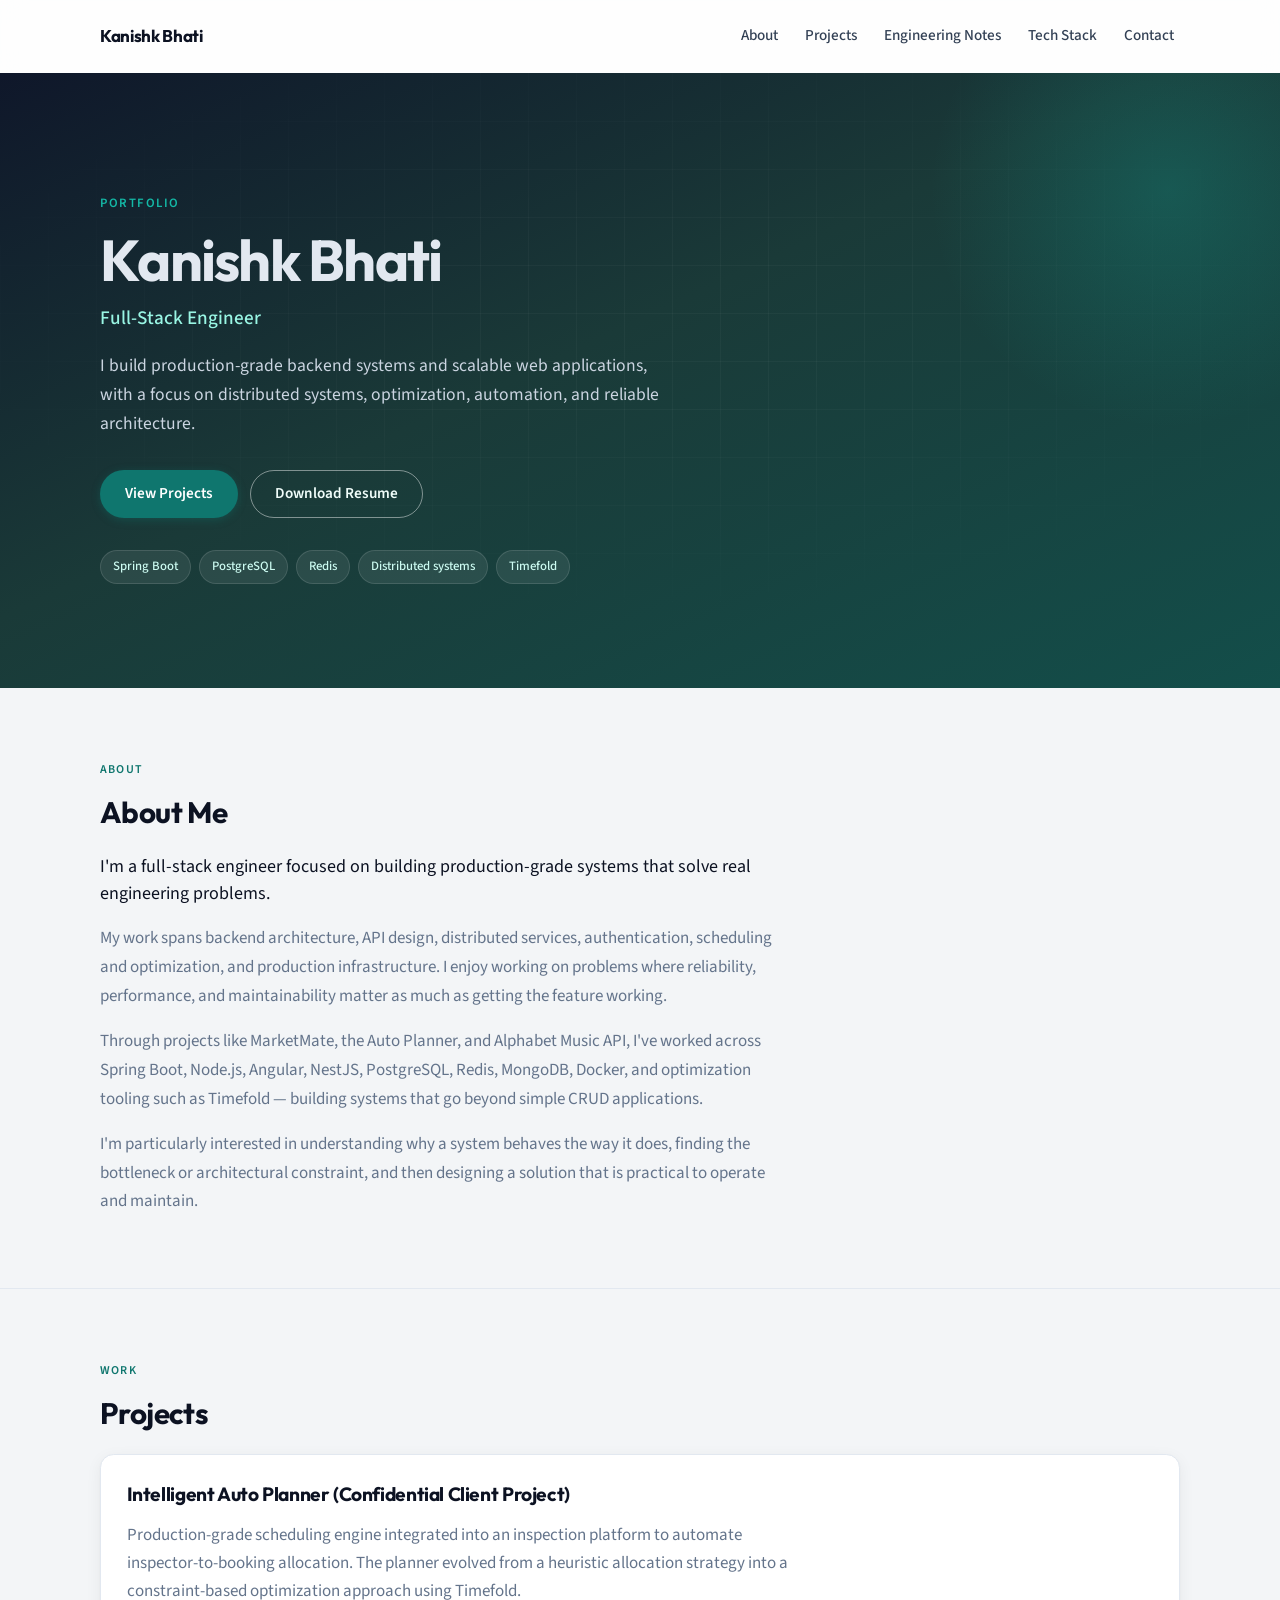
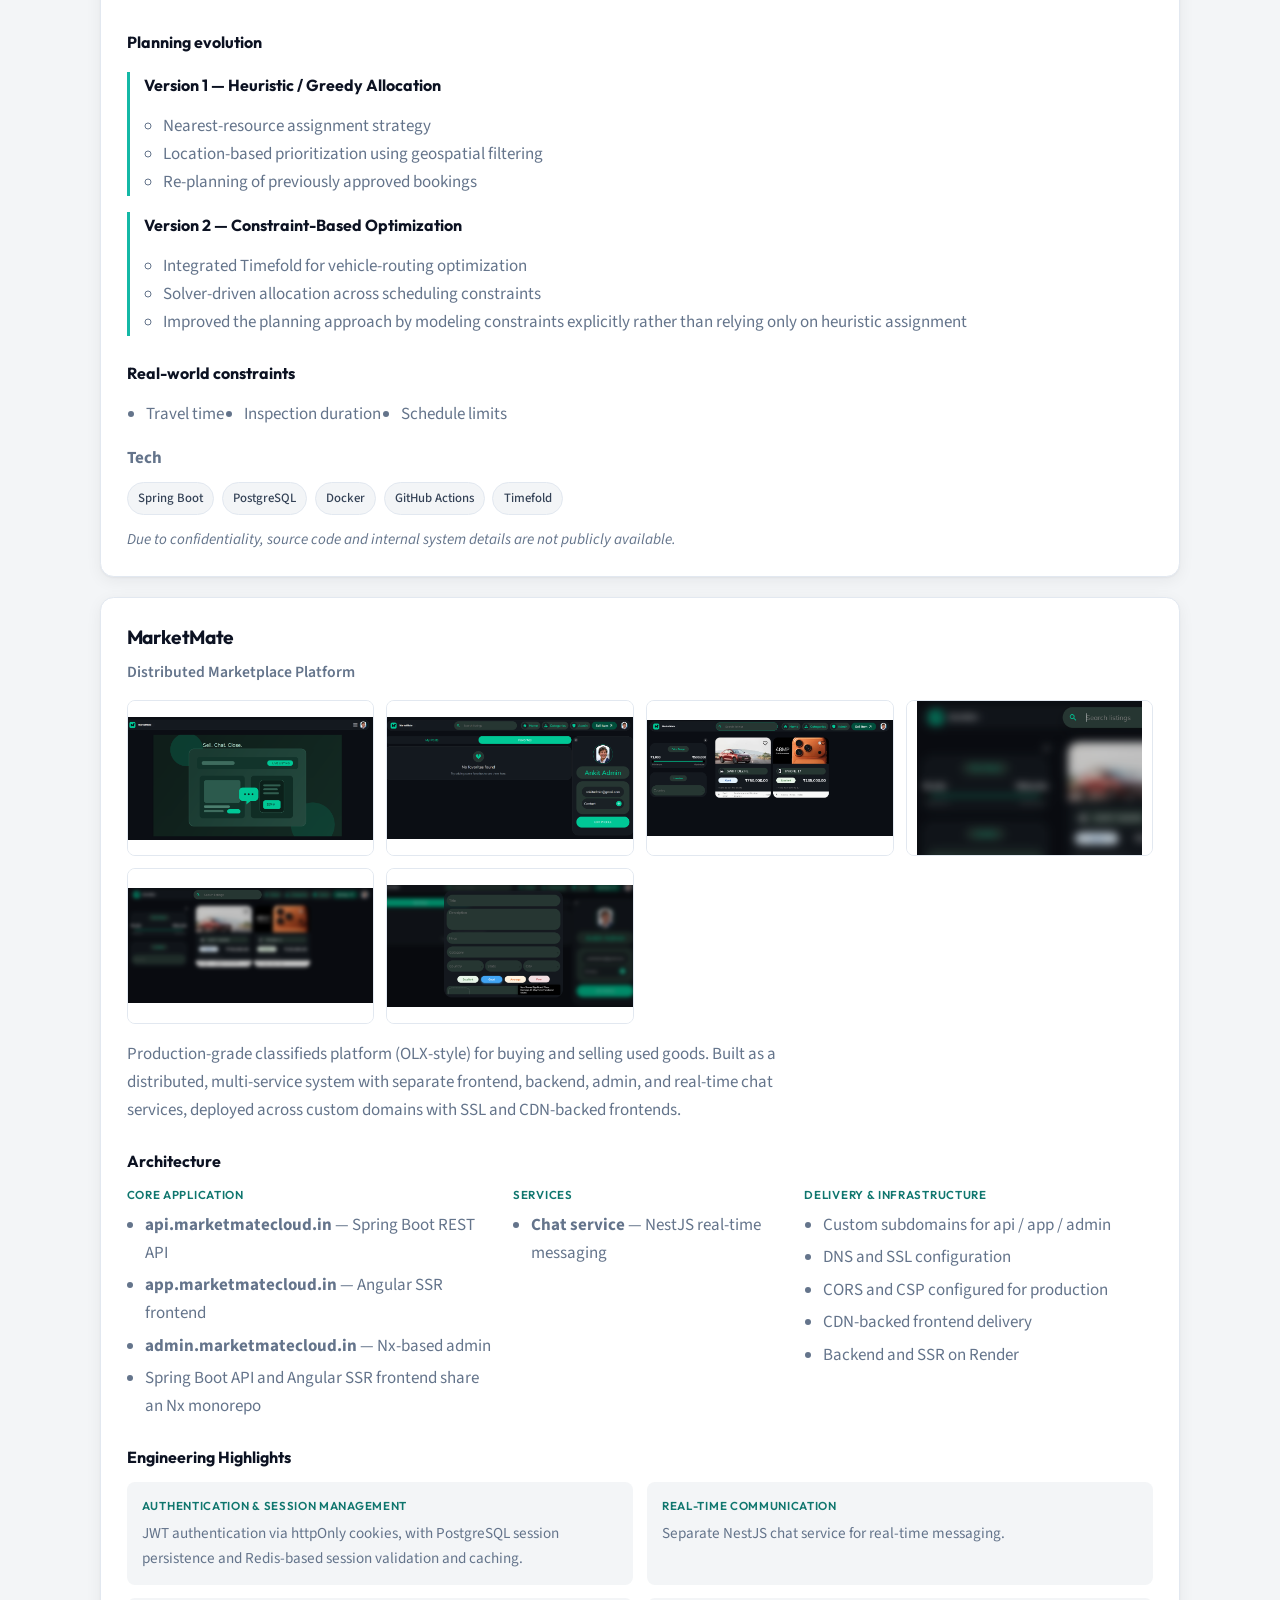
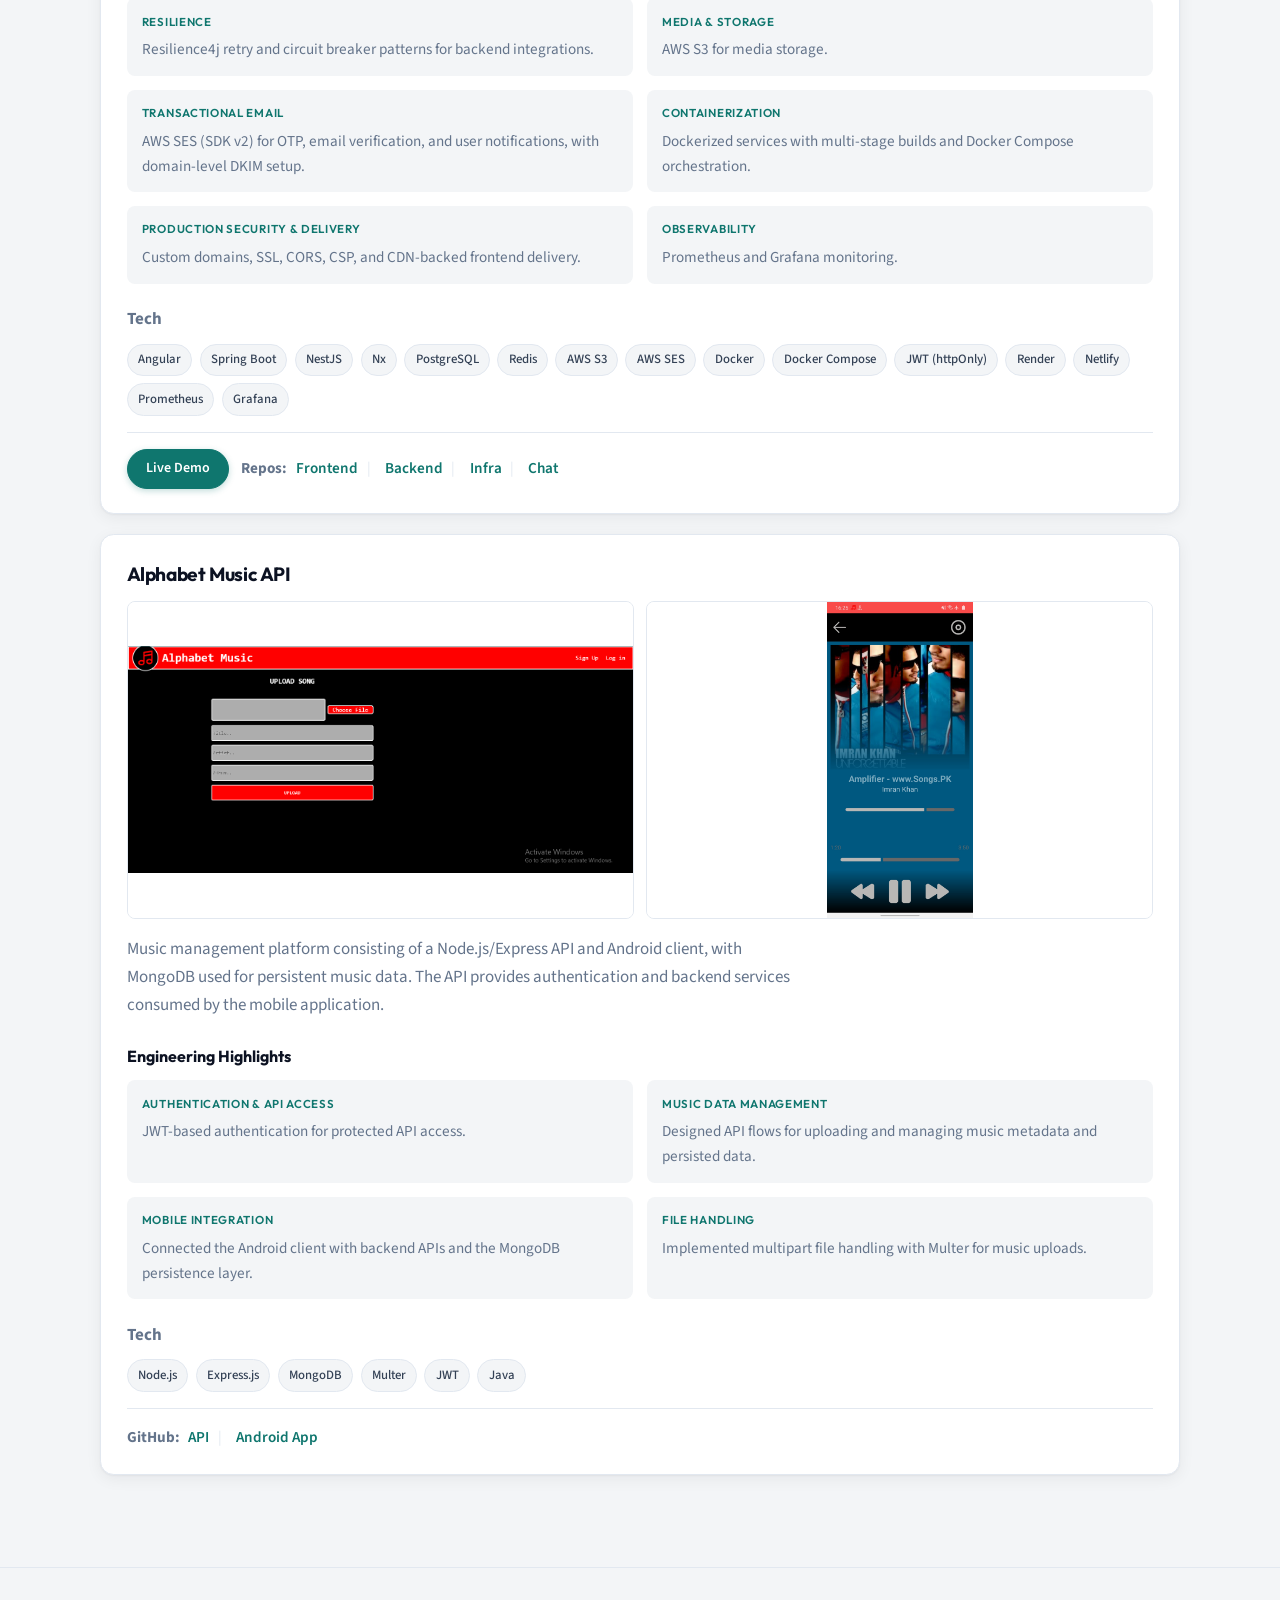
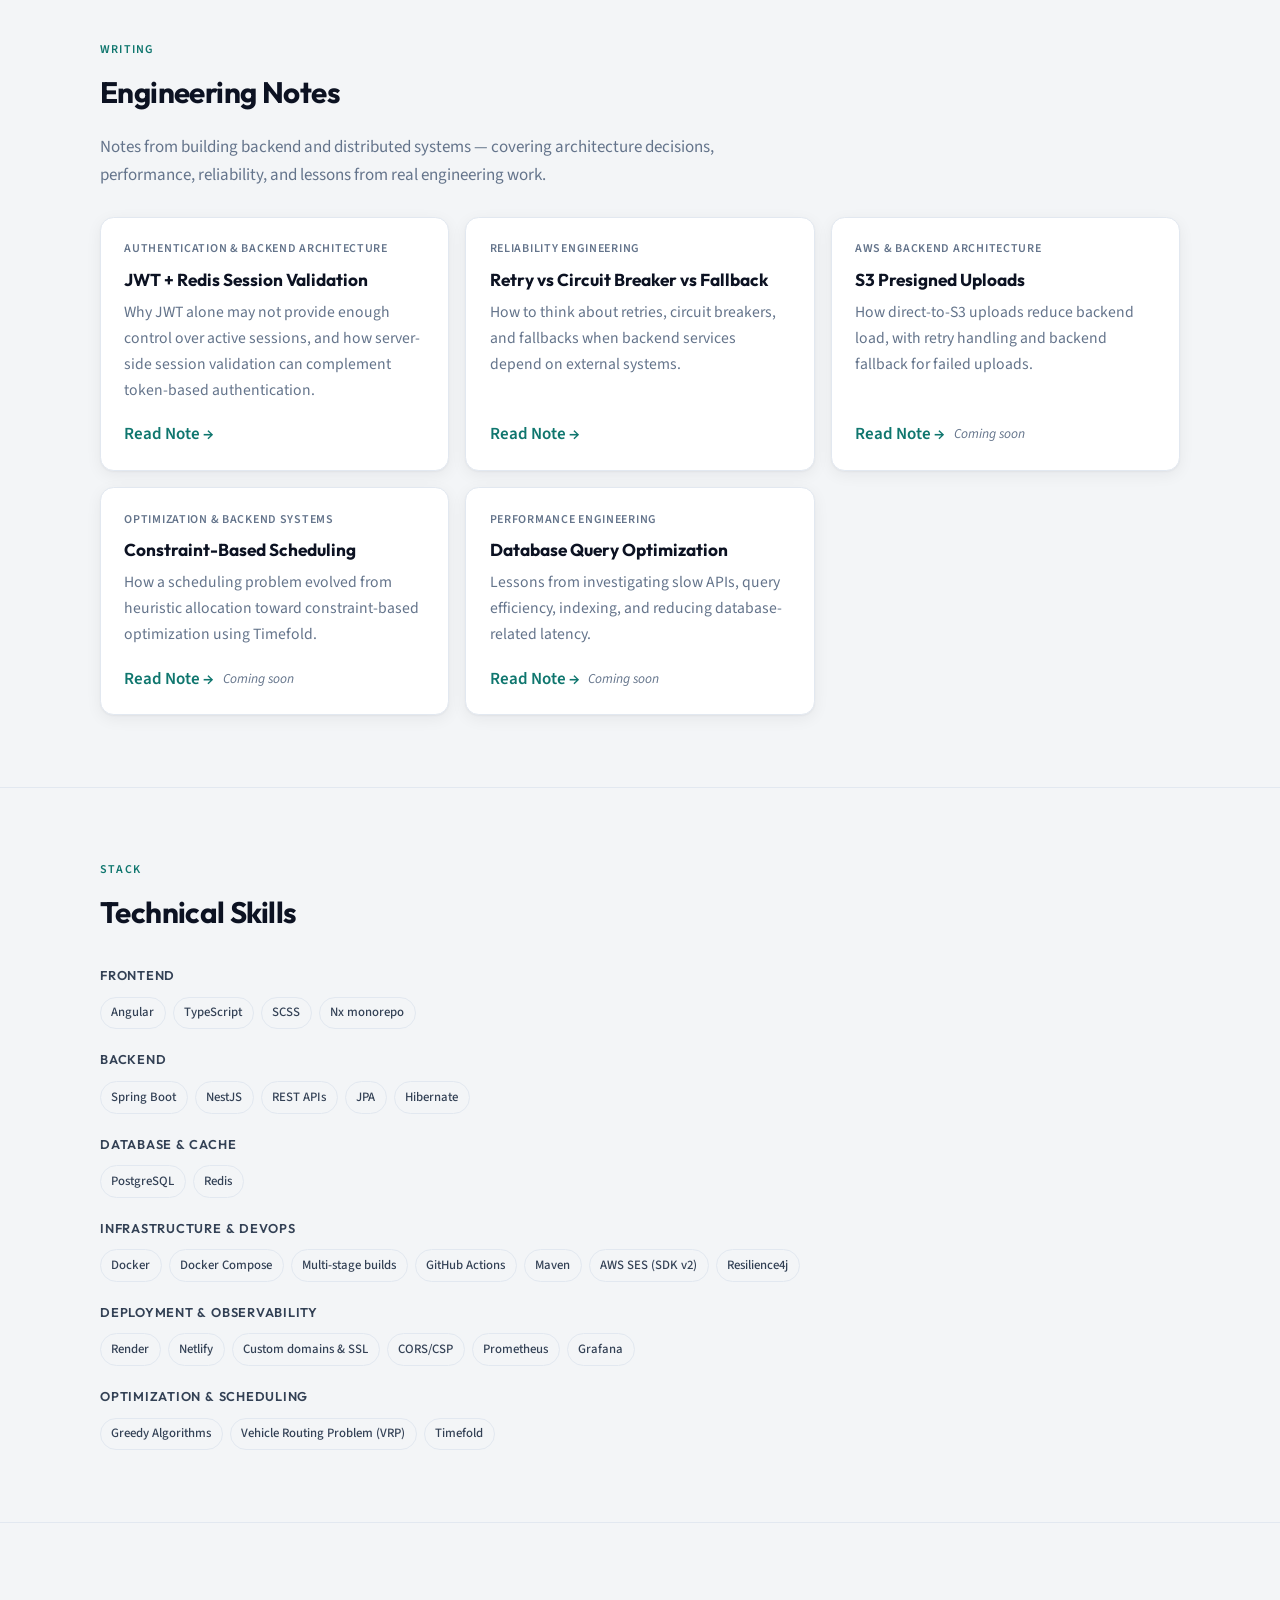
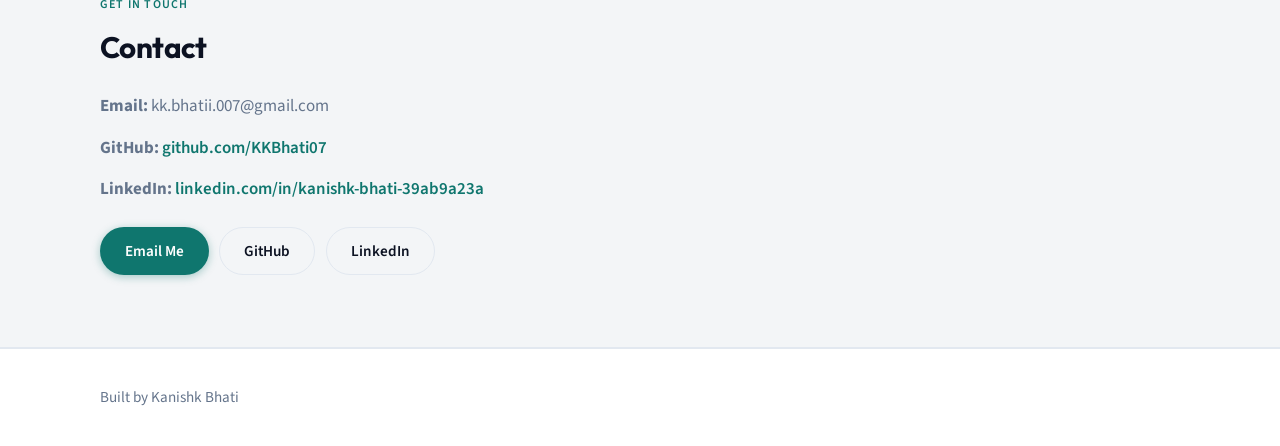
==== commit cac319f2: "Rewrite the hero and about copy so the portfolio states the engineering focus more clearly. Co-autho" ====
--- a/index.html
+++ b/index.html
@@ -51,8 +51,8 @@
                 <h1 class="hero-animate hero-animate--2">Kanishk Bhati</h1>
                 <p class="intro-title hero-animate hero-animate--3">Full-Stack Engineer</p>
                 <p class="intro-description hero-animate hero-animate--4">
-                    I build scalable web applications and production-grade backend systems 
-                    focused on optimization, automation, and clean architecture.
+                    I build production-grade backend systems and scalable web applications, with a focus on
+                    distributed systems, optimization, automation, and reliable architecture.
                 </p>
                 <div class="intro-actions hero-animate hero-animate--5">
                     <a class="button button-primary" href="#projects">View Projects</a>
@@ -74,11 +74,16 @@
                 <span class="section-eyebrow">About</span>
                 <h2>About Me</h2>
                 <p>
-                    Full-stack engineer experienced in building production-grade systems with a 
-                    strong focus on backend architecture, scheduling logic, and scalable API design. 
-                    I design and deploy distributed services (custom domains, SSL, CORS/CSP, containerized 
-                    runtimes) and enjoy solving real-world allocation and optimization problems while 
-                    maintaining clean and maintainable codebases.
+                    I'm a full-stack engineer focused on building production-grade systems that solve real engineering problems.
+                </p>
+                <p>
+                    My work spans backend architecture, API design, distributed services, authentication, scheduling and optimization, and production infrastructure. I enjoy working on problems where reliability, performance, and maintainability matter as much as getting the feature working.
+                </p>
+                <p>
+                    Through projects like MarketMate, the Auto Planner, and Alphabet Music API, I've worked across Spring Boot, Node.js, Angular, NestJS, PostgreSQL, Redis, MongoDB, Docker, and optimization tooling such as Timefold — building systems that go beyond simple CRUD applications.
+                </p>
+                <p>
+                    I'm particularly interested in understanding why a system behaves the way it does, finding the bottleneck or architectural constraint, and then designing a solution that is practical to operate and maintain.
                 </p>
             </div>
         </section>
--- a/assets/css/style.css
+++ b/assets/css/style.css
@@ -457,6 +457,20 @@
     max-width: 42rem;
 }
 
+#about p {
+    line-height: 1.7;
+}
+
+#about p:first-of-type {
+    color: var(--text);
+    font-size: 1.125rem;
+    line-height: 1.55;
+}
+
+#about p + p {
+    margin-top: 1rem;
+}
+
 .reveal {
     opacity: 0;
     transform: translateY(20px);
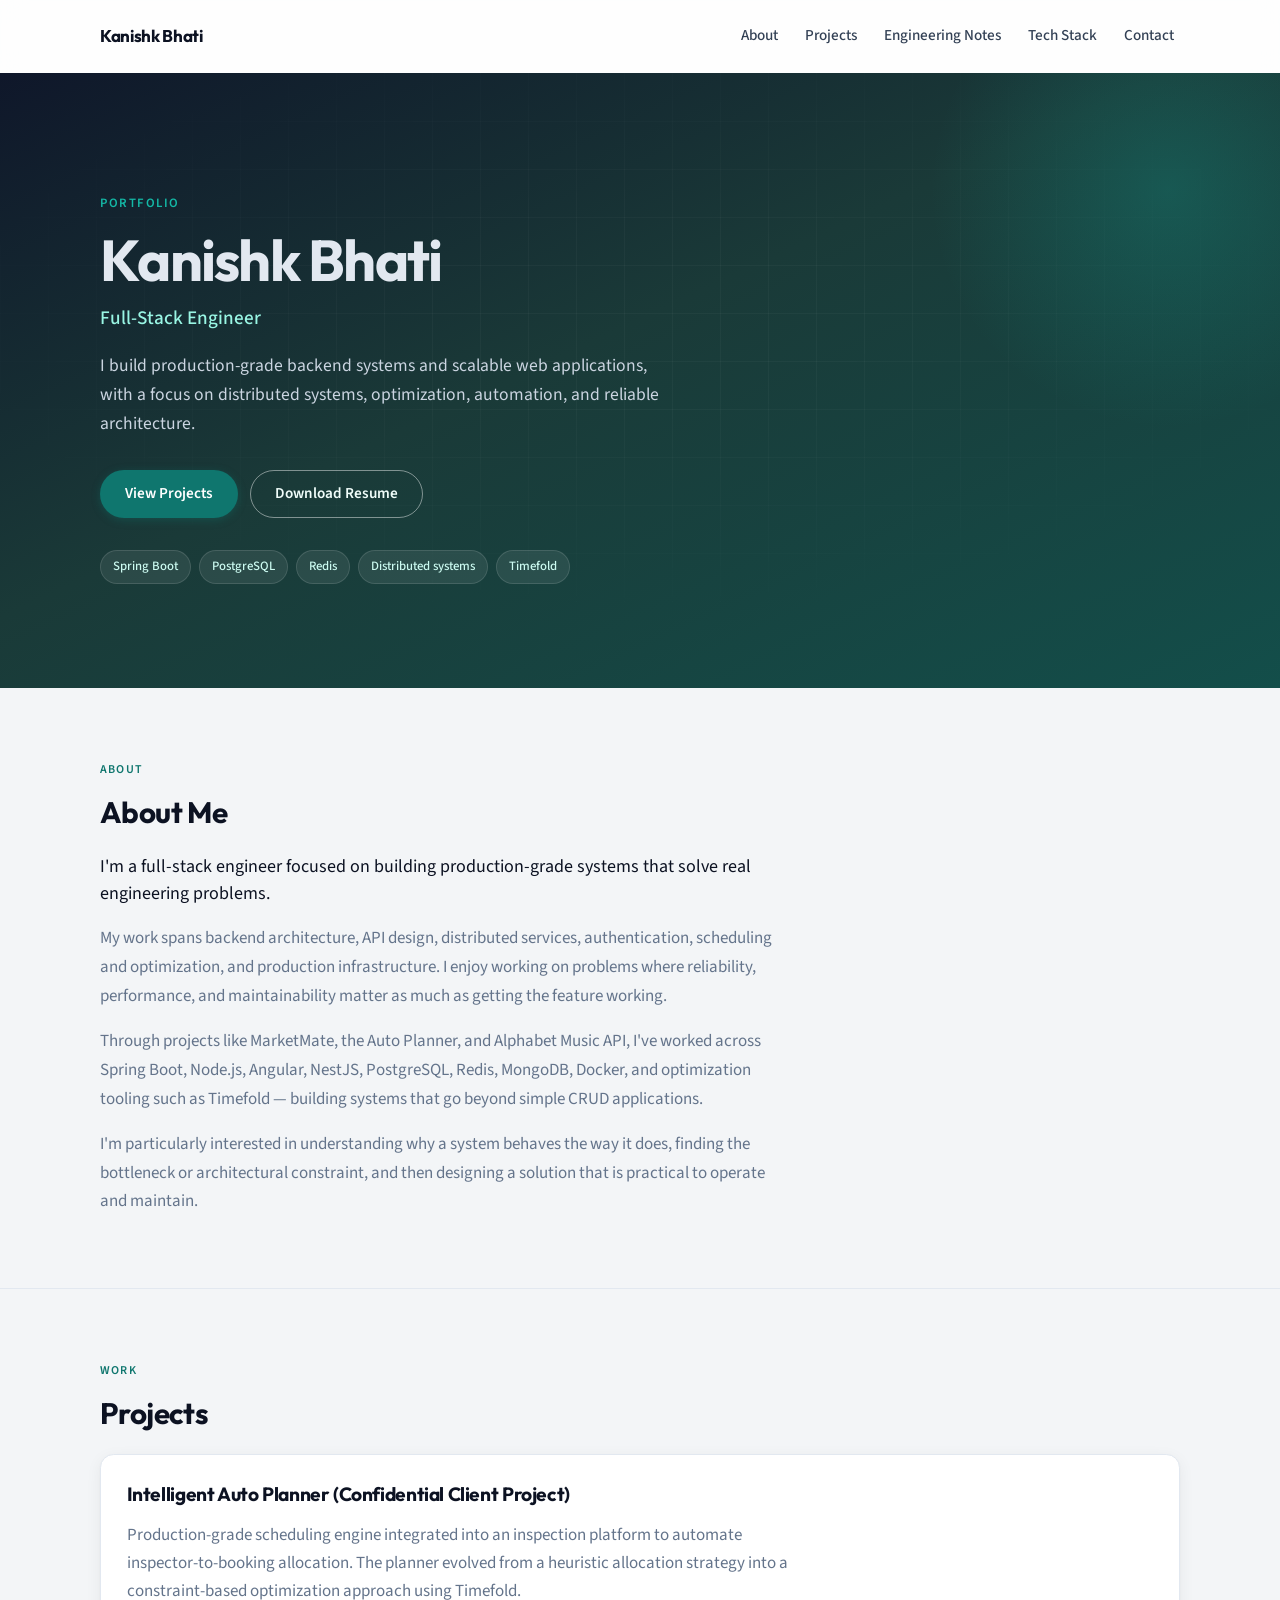
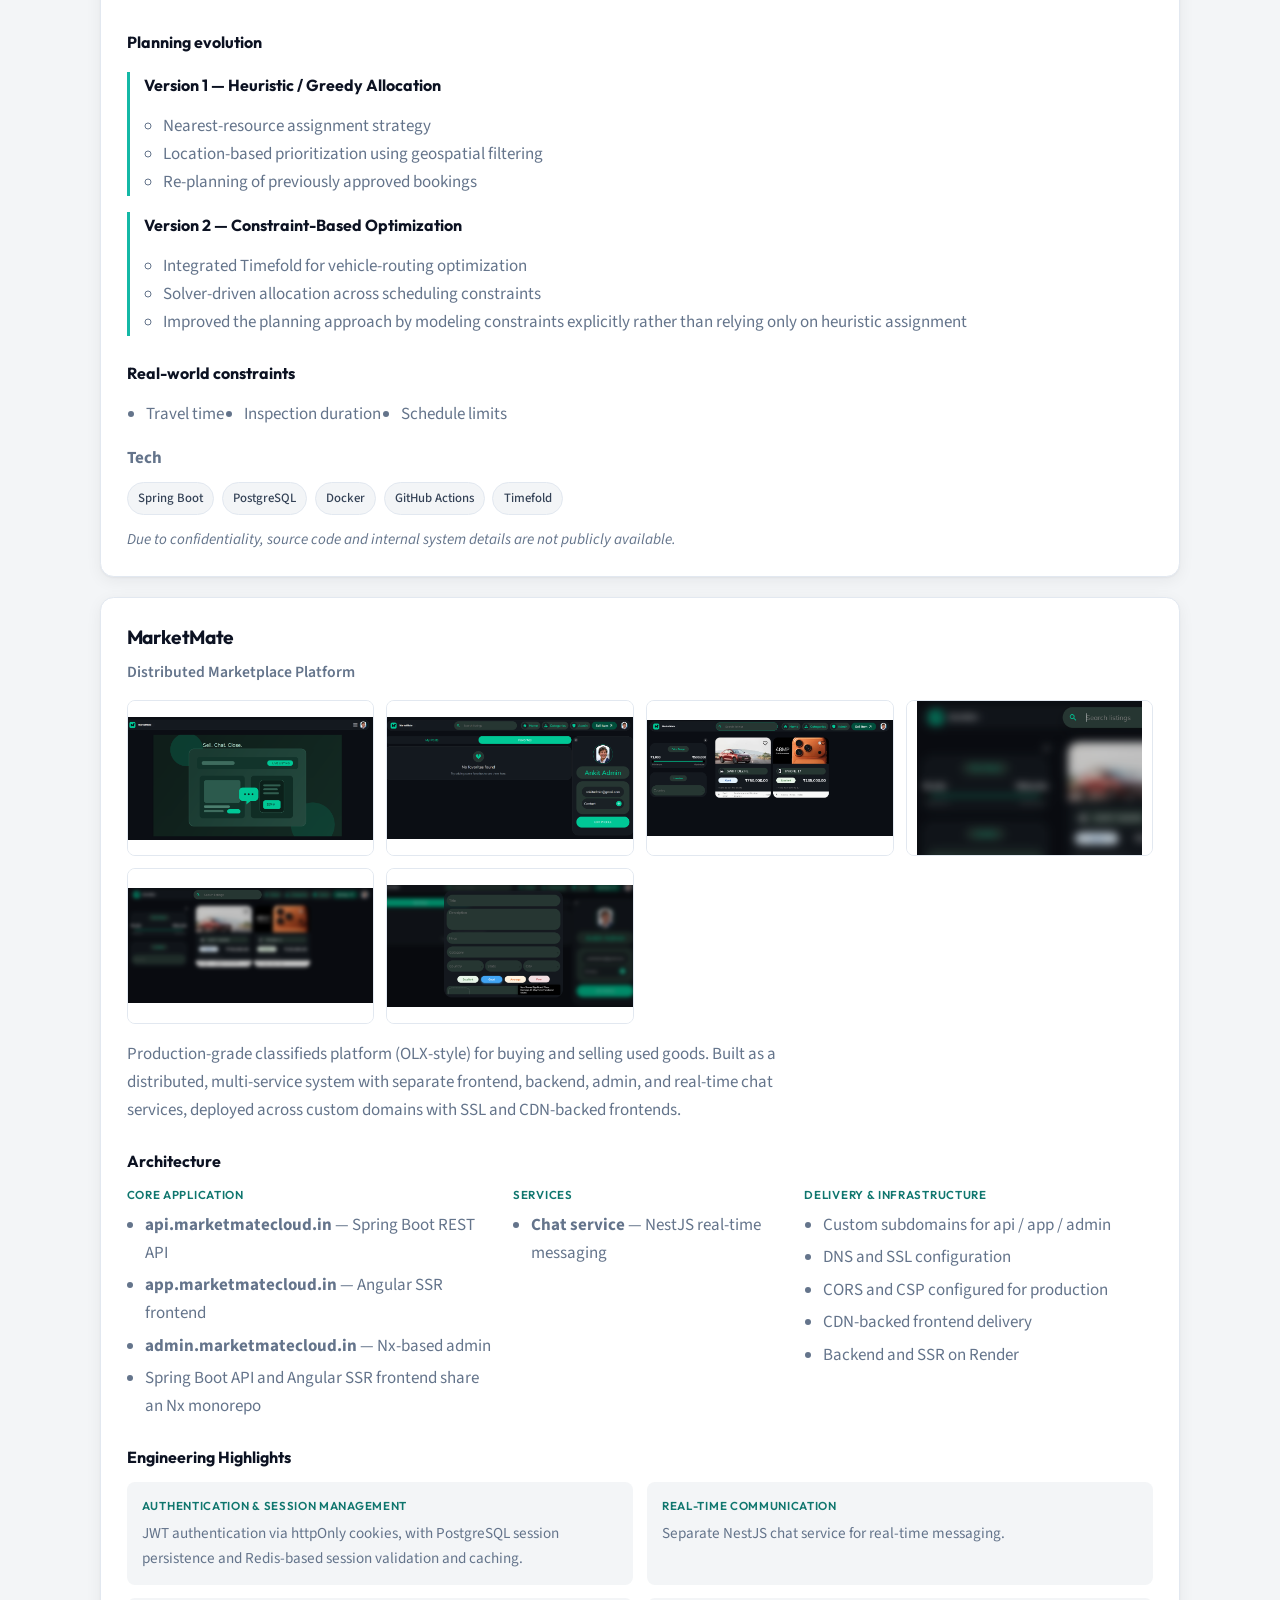
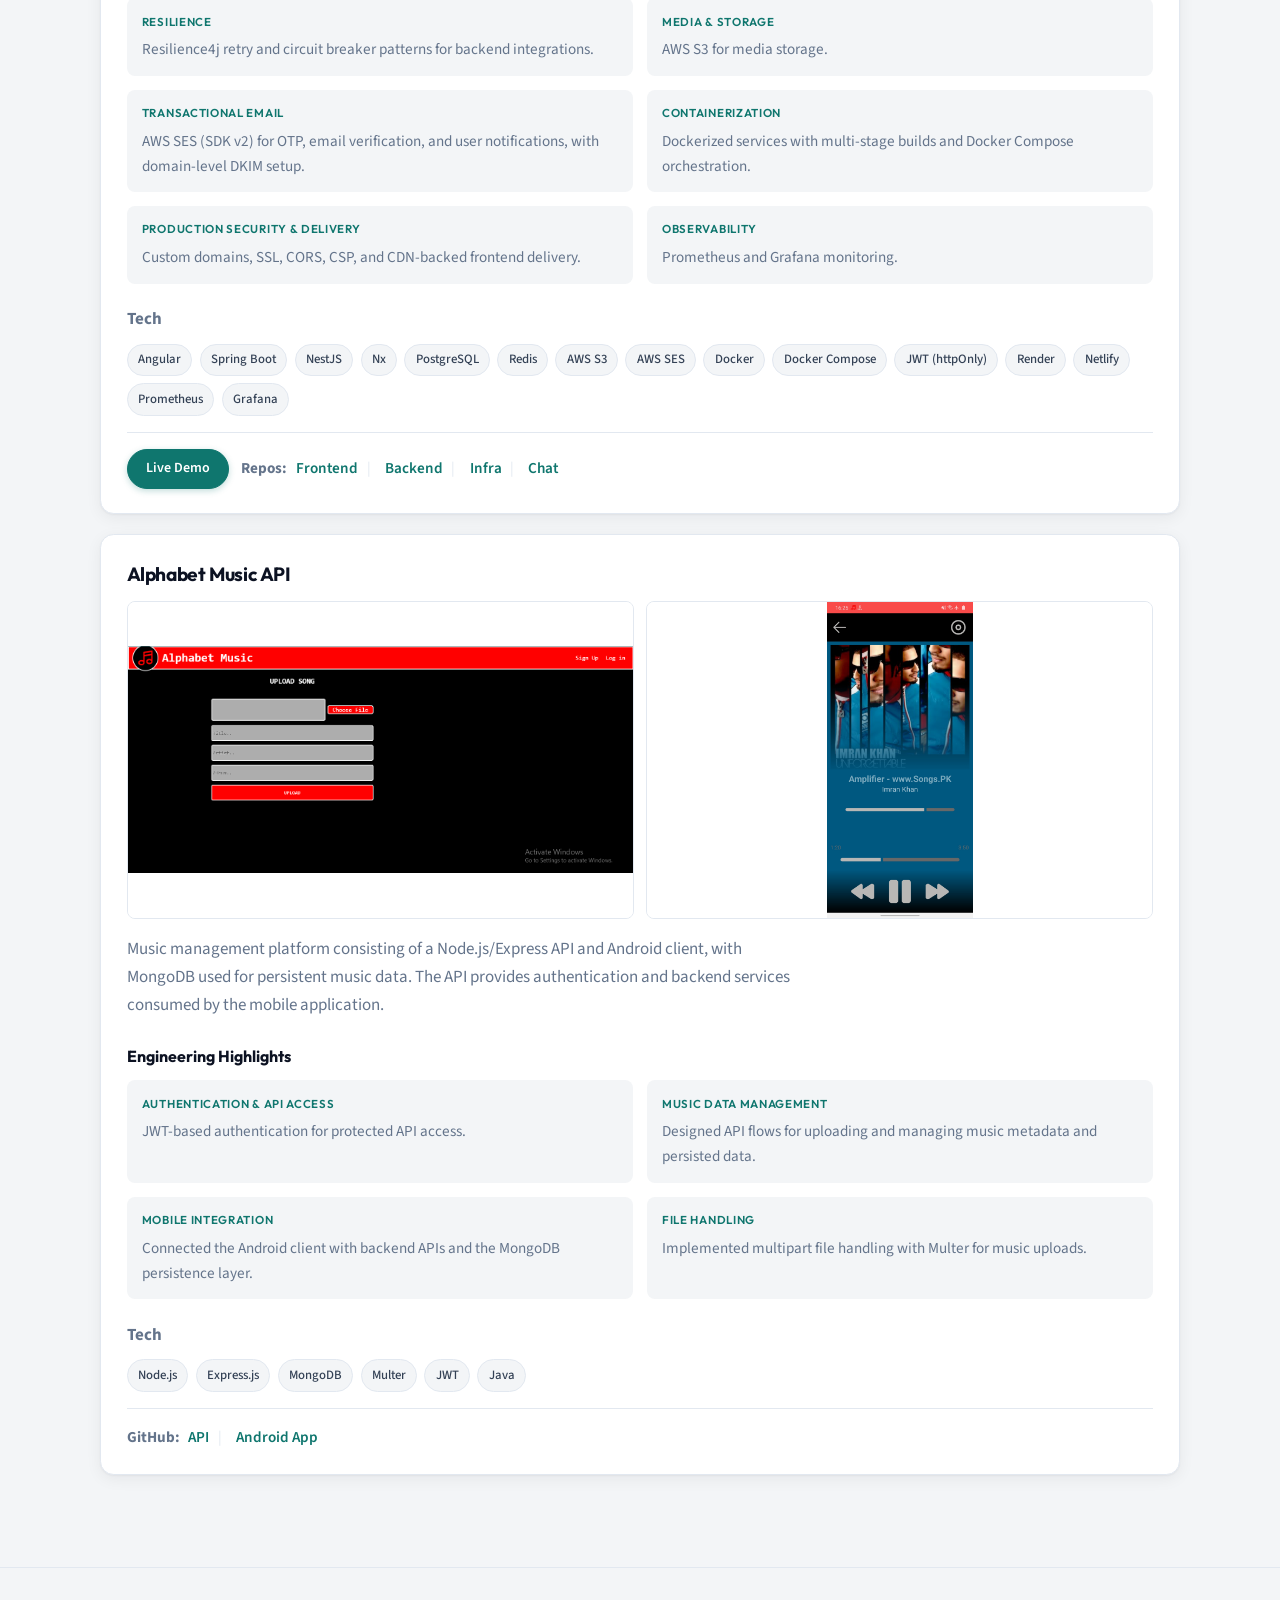
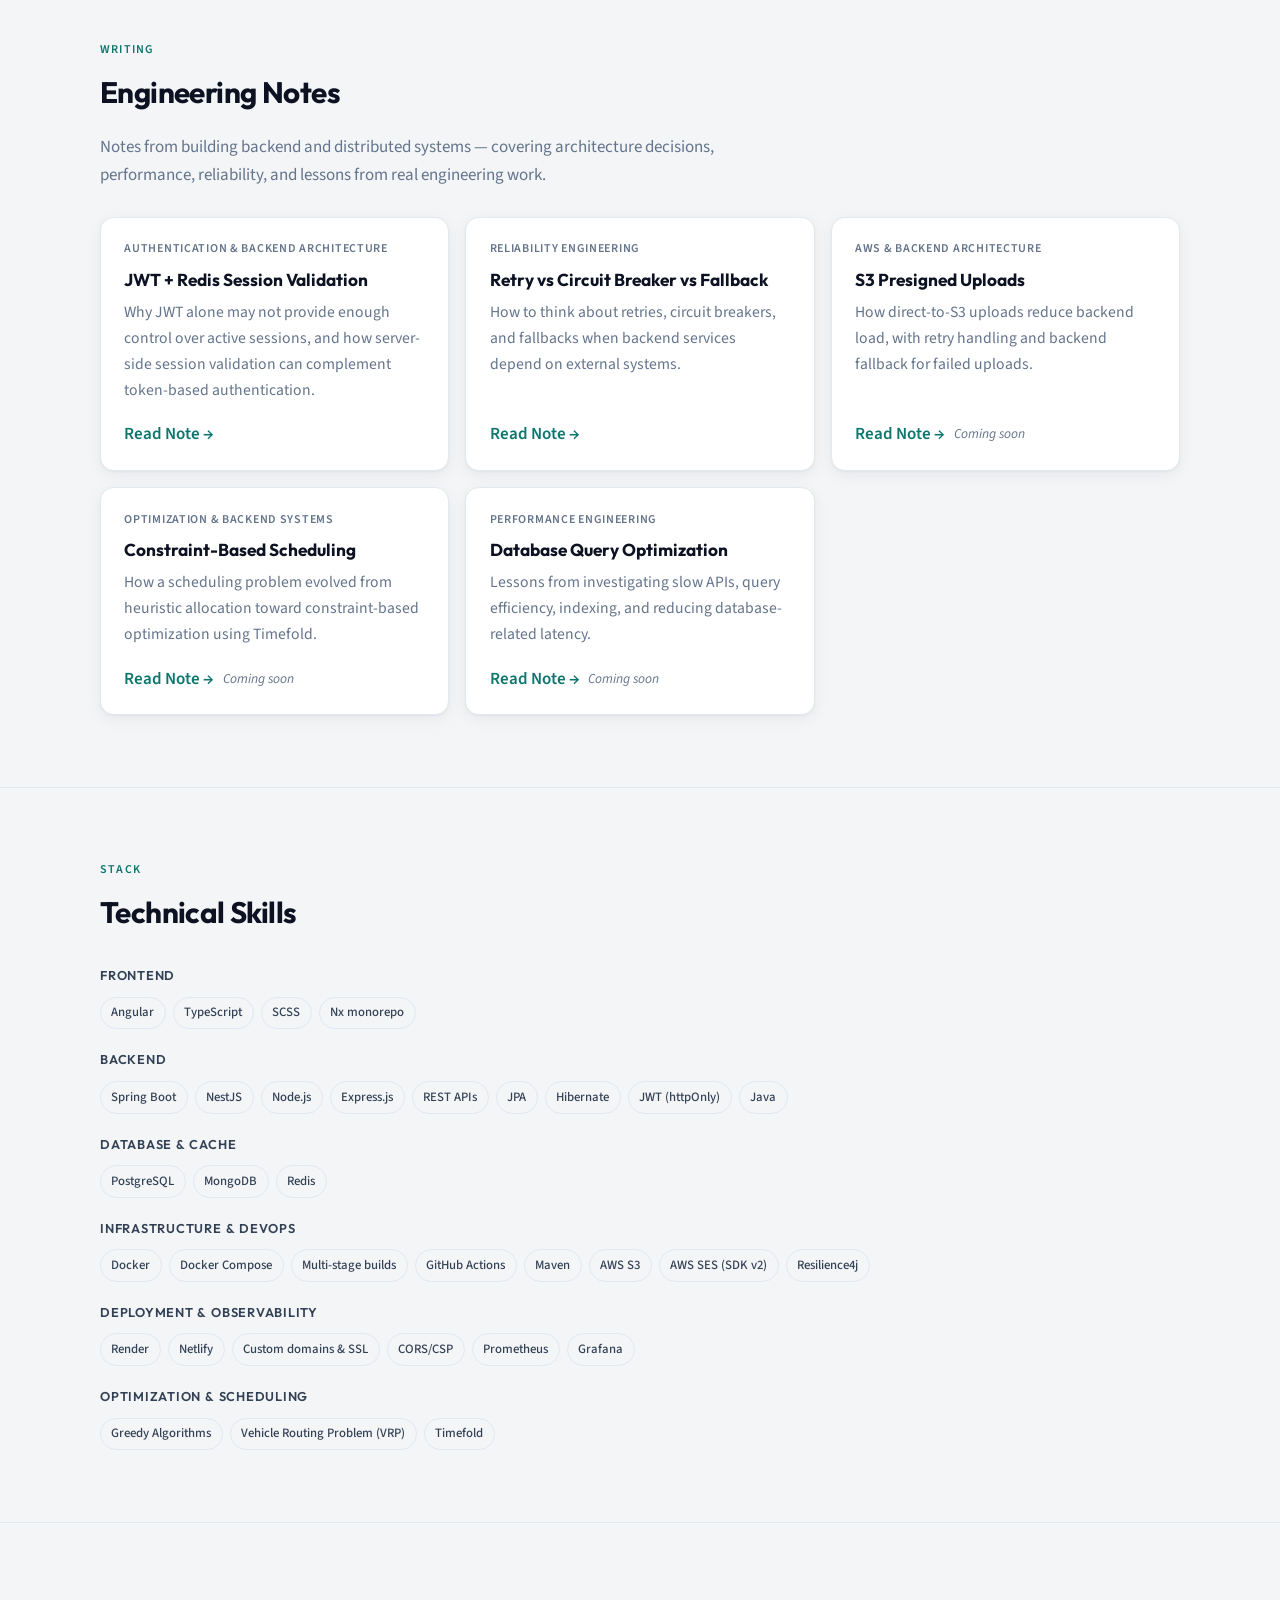
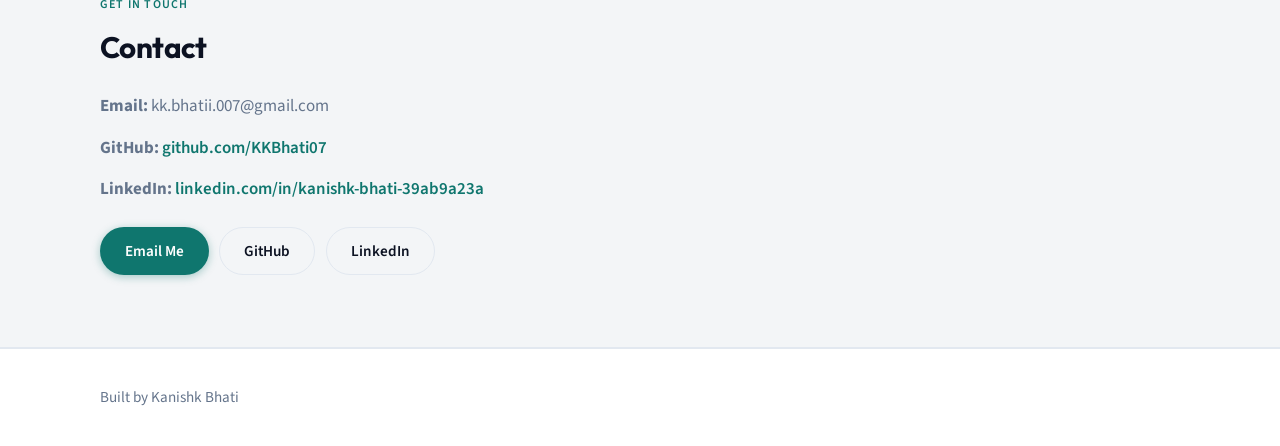
==== commit eb9ce636: "Add the technologies used across the portfolio projects to the tech stack. Co-authored-by: Cursor <c" ====
--- a/index.html
+++ b/index.html
@@ -437,15 +437,20 @@
                         <ul class="tech-tags">
                             <li>Spring Boot</li>
                             <li>NestJS</li>
+                            <li>Node.js</li>
+                            <li>Express.js</li>
                             <li>REST APIs</li>
                             <li>JPA</li>
                             <li>Hibernate</li>
+                            <li>JWT (httpOnly)</li>
+                            <li>Java</li>
                         </ul>
                     </div>
                     <div class="skill-group">
                         <h3>Database &amp; Cache</h3>
                         <ul class="tech-tags">
                             <li>PostgreSQL</li>
+                            <li>MongoDB</li>
                             <li>Redis</li>
                         </ul>
                     </div>
@@ -457,6 +462,7 @@
                             <li>Multi-stage builds</li>
                             <li>GitHub Actions</li>
                             <li>Maven</li>
+                            <li>AWS S3</li>
                             <li>AWS SES (SDK v2)</li>
                             <li>Resilience4j</li>
                         </ul>
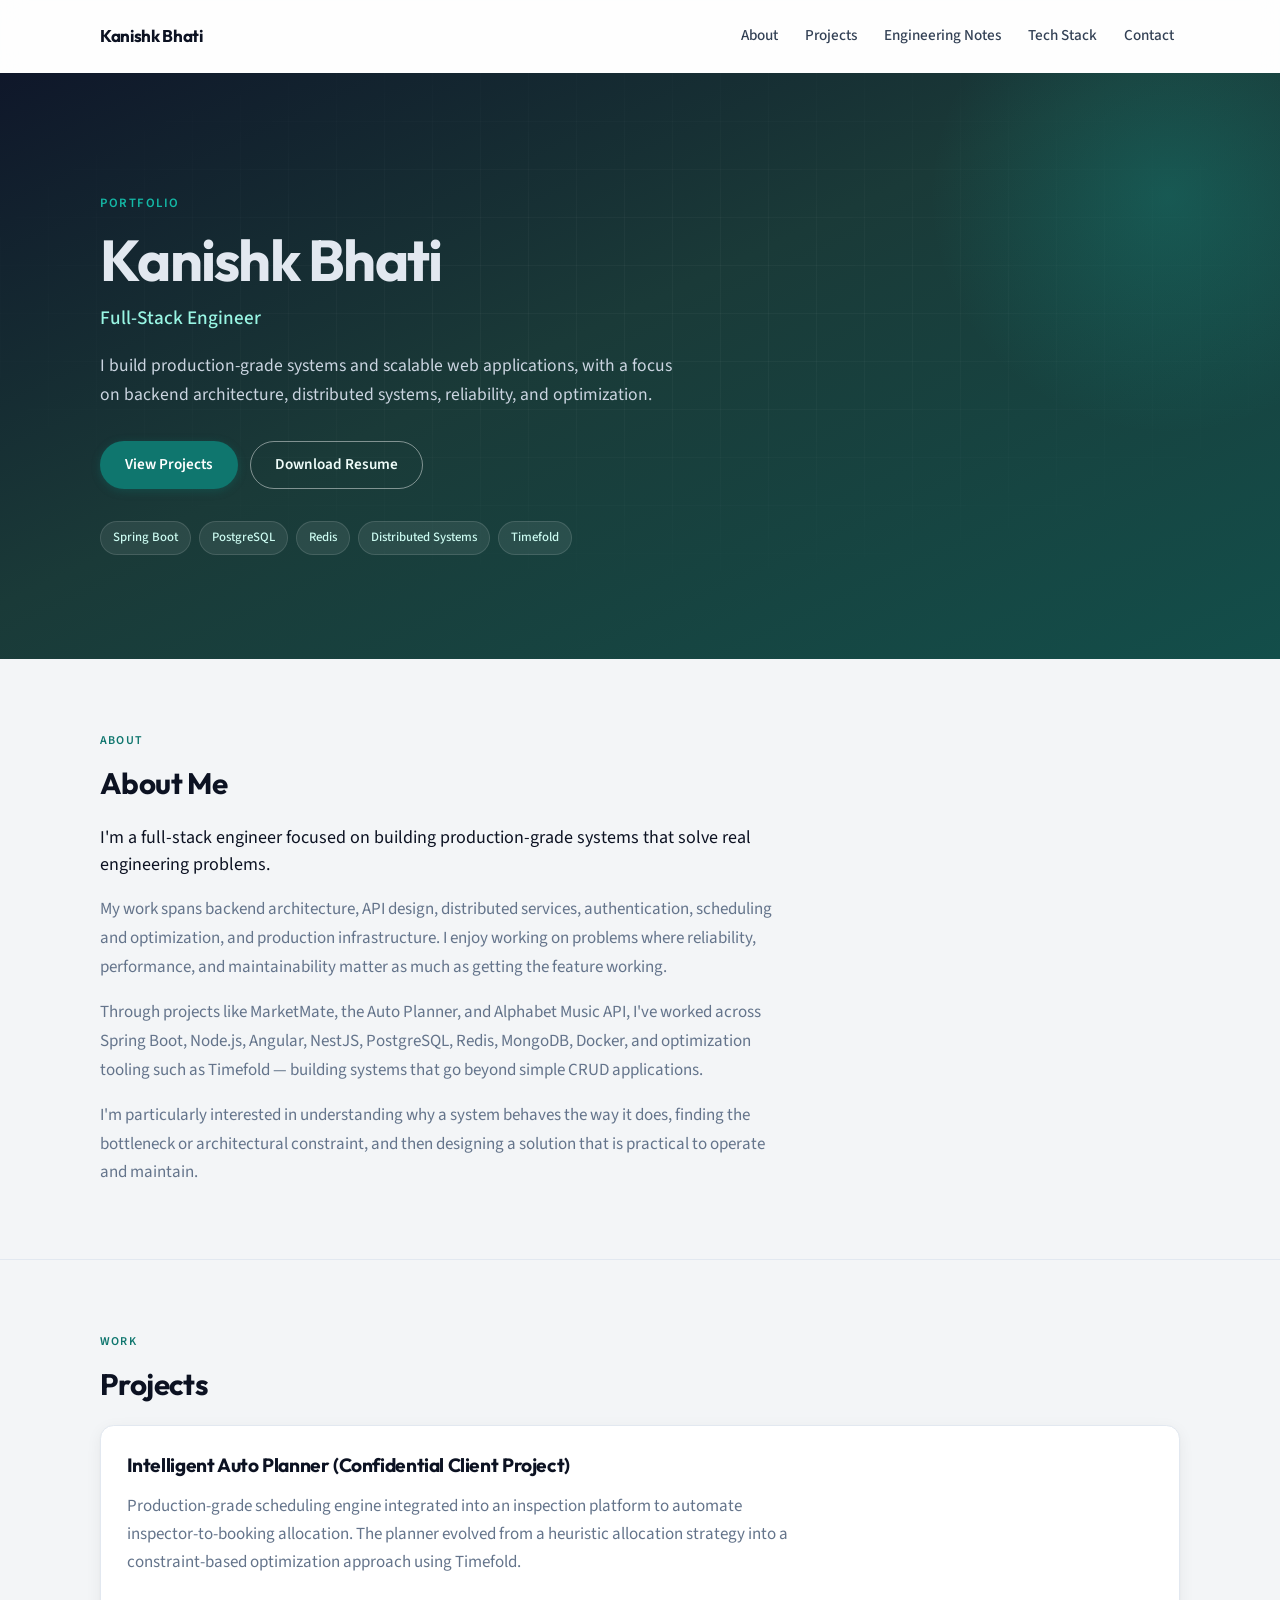
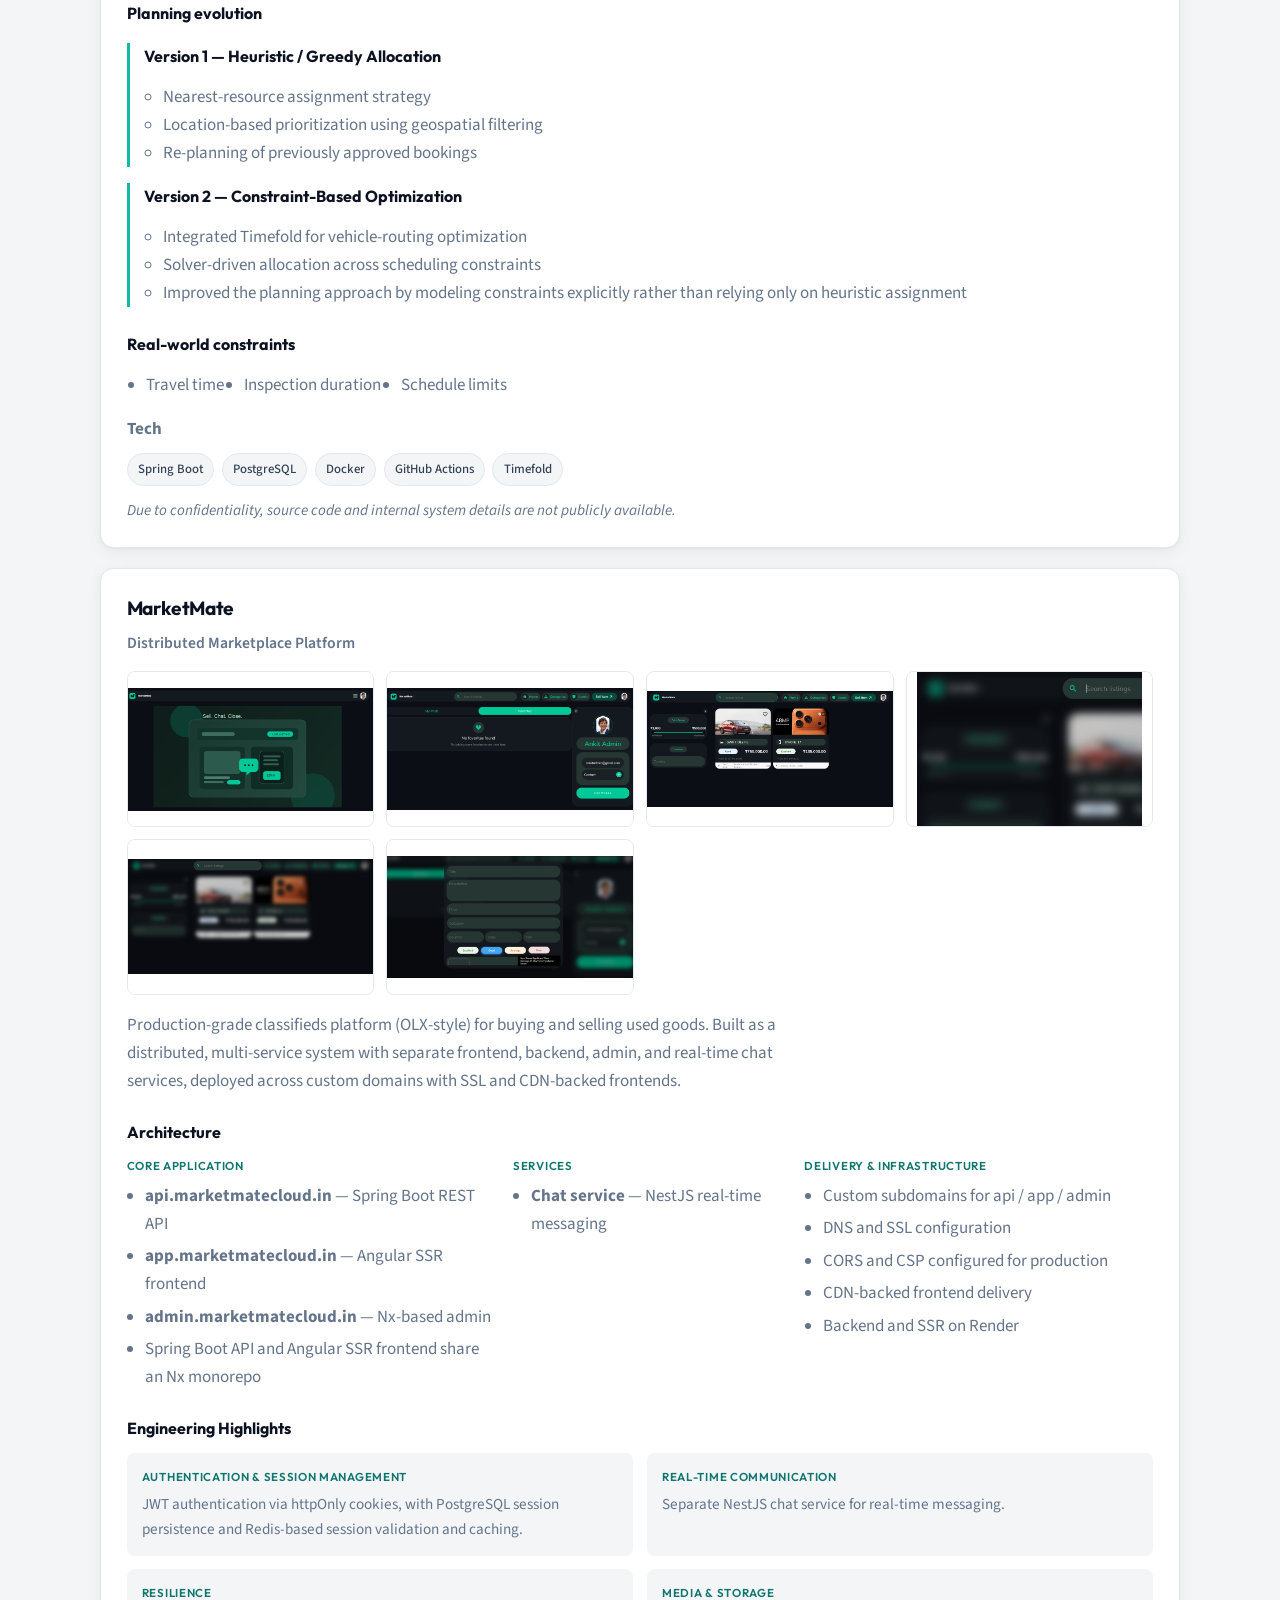
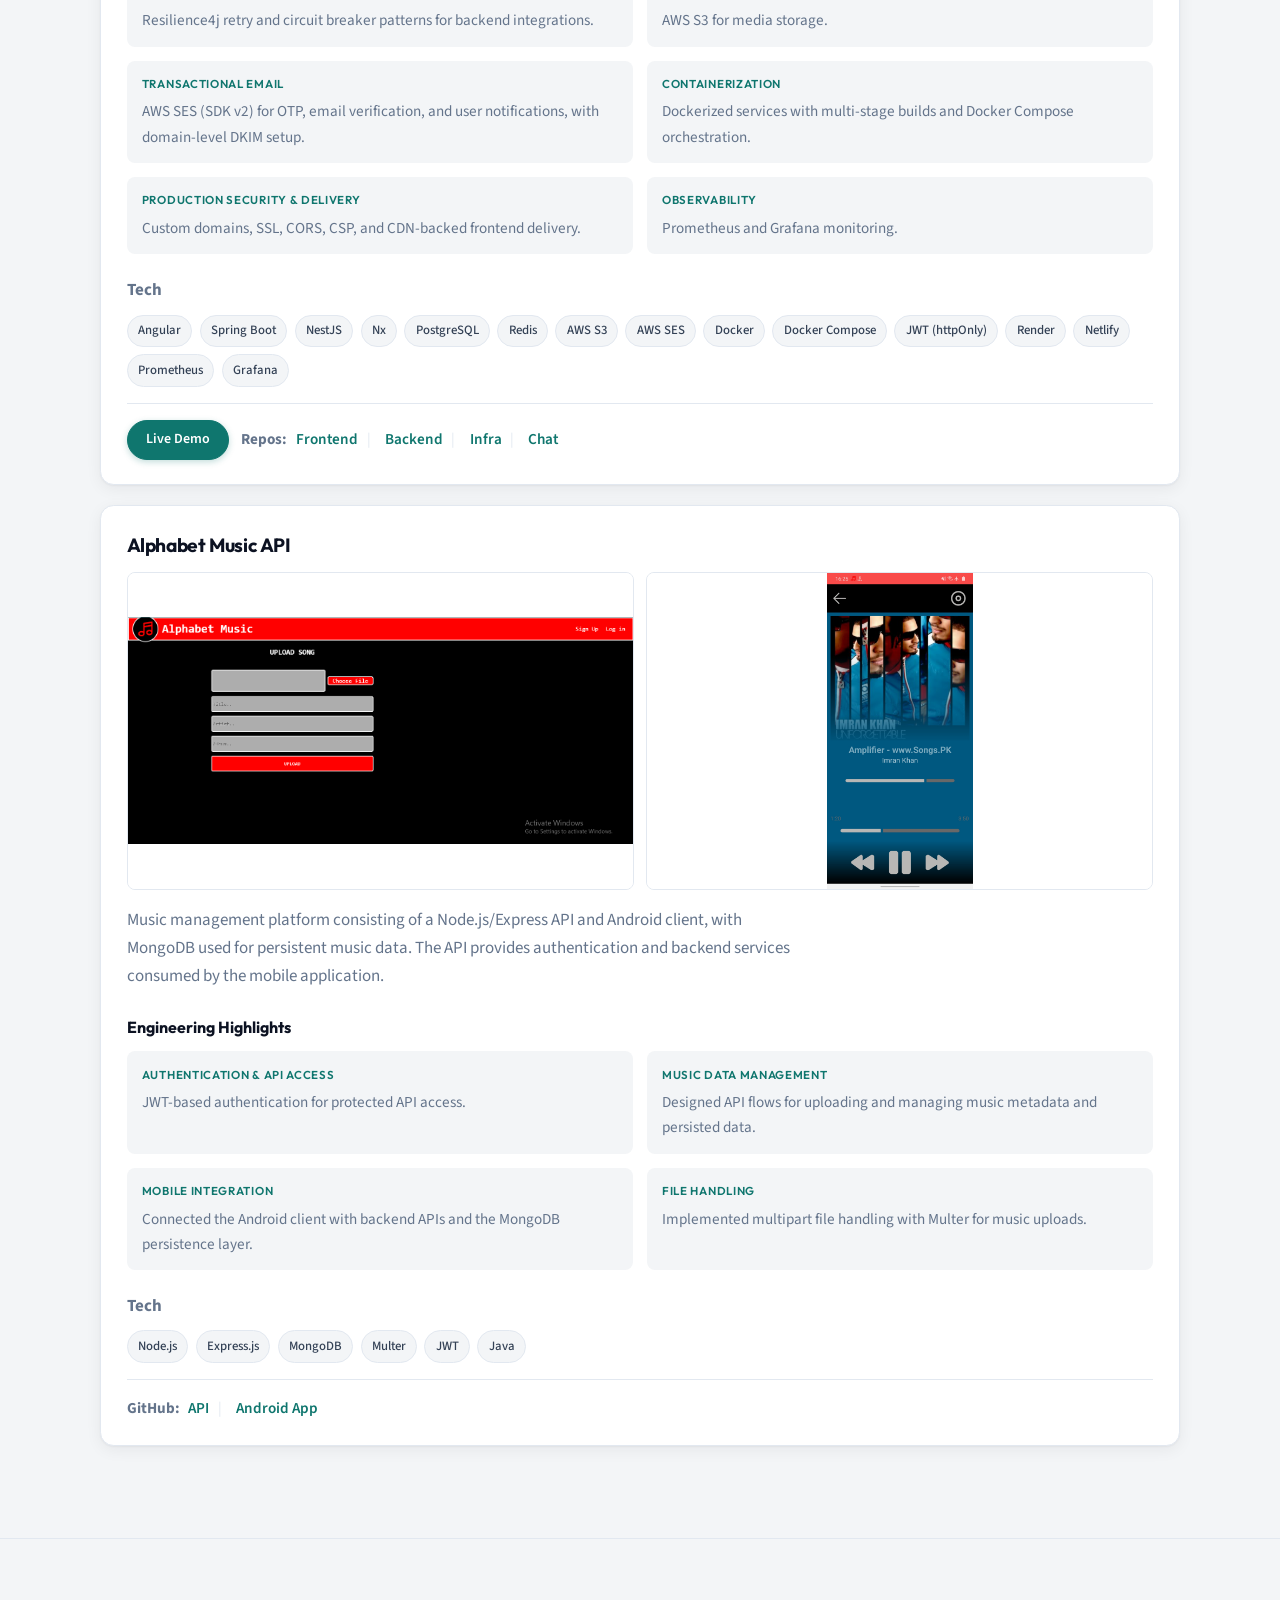
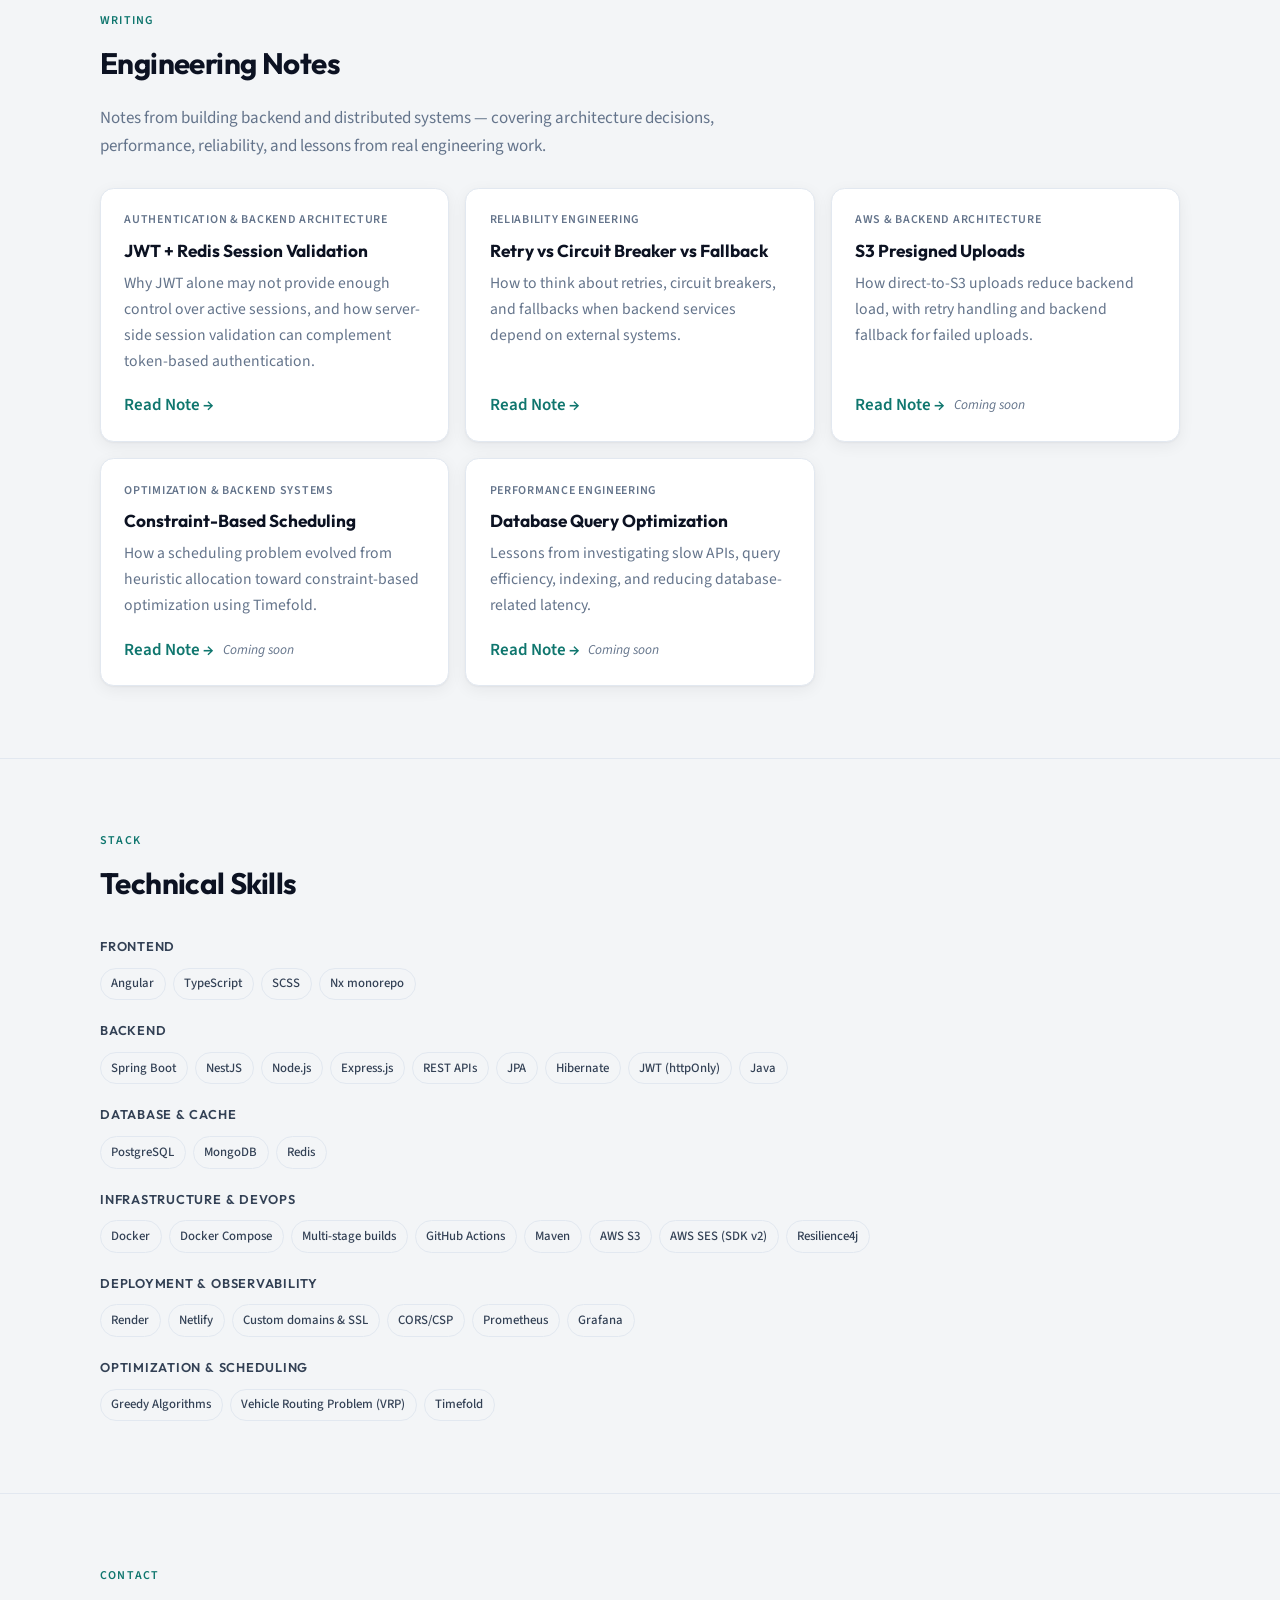
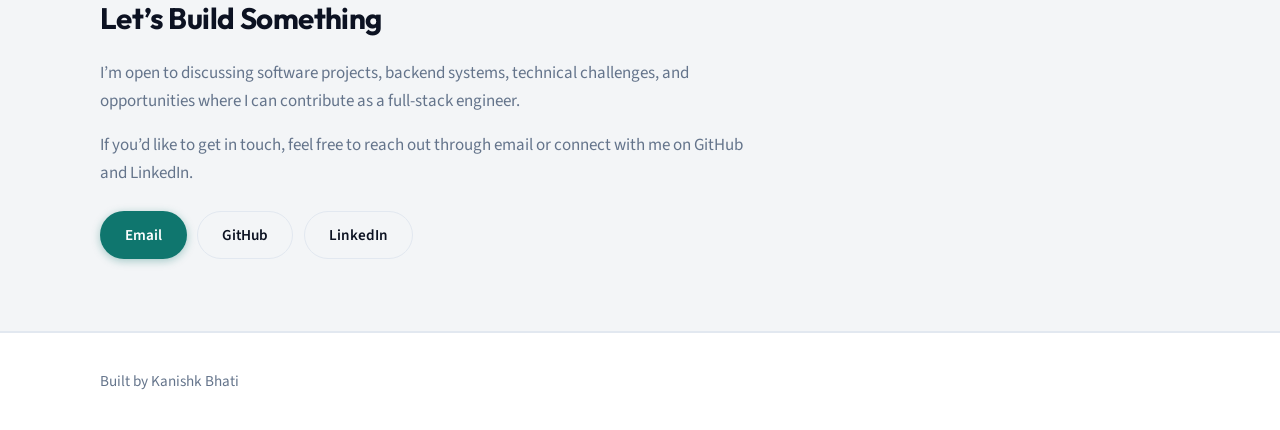
==== commit aa7e0b45: "Update the hero and contact copy so the portfolio opens and closes on the same engineering focus. Co" ====
--- a/index.html
+++ b/index.html
@@ -51,8 +51,8 @@
                 <h1 class="hero-animate hero-animate--2">Kanishk Bhati</h1>
                 <p class="intro-title hero-animate hero-animate--3">Full-Stack Engineer</p>
                 <p class="intro-description hero-animate hero-animate--4">
-                    I build production-grade backend systems and scalable web applications, with a focus on
-                    distributed systems, optimization, automation, and reliable architecture.
+                    I build production-grade systems and scalable web applications, with a focus on backend
+                    architecture, distributed systems, reliability, and optimization.
                 </p>
                 <div class="intro-actions hero-animate hero-animate--5">
                     <a class="button button-primary" href="#projects">View Projects</a>
@@ -62,7 +62,7 @@
                     <li>Spring Boot</li>
                     <li>PostgreSQL</li>
                     <li>Redis</li>
-                    <li>Distributed systems</li>
+                    <li>Distributed Systems</li>
                     <li>Timefold</li>
                 </ul>
             </div>
@@ -492,25 +492,16 @@
 
         <section id="contact" class="section-block">
             <div class="content-wrap reveal">
-                <span class="section-eyebrow">Get in touch</span>
-                <h2>Contact</h2>
-                <ul class="contact-list">
-                    <li><strong>Email:</strong> kk.bhatii.007@gmail.com</li>
-                    <li>
-                        <strong>GitHub:</strong> 
-                        <a href="https://github.com/KKBhati07" target="_blank" rel="noopener">
-                            github.com/KKBhati07
-                        </a>
-                    </li>
-                    <li>
-                        <strong>LinkedIn:</strong> 
-                        <a href="https://www.linkedin.com/in/kanishk-bhati-39ab9a23a/" target="_blank" rel="noopener">
-                            linkedin.com/in/kanishk-bhati-39ab9a23a
-                        </a>
-                    </li>
-                </ul>
+                <span class="section-eyebrow">Contact</span>
+                <h2>Let’s Build Something</h2>
+                <p>
+                    I’m open to discussing software projects, backend systems, technical challenges, and opportunities where I can contribute as a full-stack engineer.
+                </p>
+                <p>
+                    If you’d like to get in touch, feel free to reach out through email or connect with me on GitHub and LinkedIn.
+                </p>
                 <div class="contact-actions">
-                    <a class="button button-primary" href="mailto:kk.bhatii.007@gmail.com">Email Me</a>
+                    <a class="button button-primary" href="mailto:kk.bhatii.007@gmail.com">Email</a>
                     <a class="button button-outline" href="https://github.com/KKBhati07" target="_blank" rel="noopener">GitHub</a>
                     <a class="button button-outline" href="https://www.linkedin.com/in/kanishk-bhati-39ab9a23a/" target="_blank" rel="noopener">LinkedIn</a>
                 </div>
--- a/assets/css/style.css
+++ b/assets/css/style.css
@@ -471,6 +471,10 @@
     margin-top: 1rem;
 }
 
+#contact p + p {
+    margin-top: 1rem;
+}
+
 .reveal {
     opacity: 0;
     transform: translateY(20px);
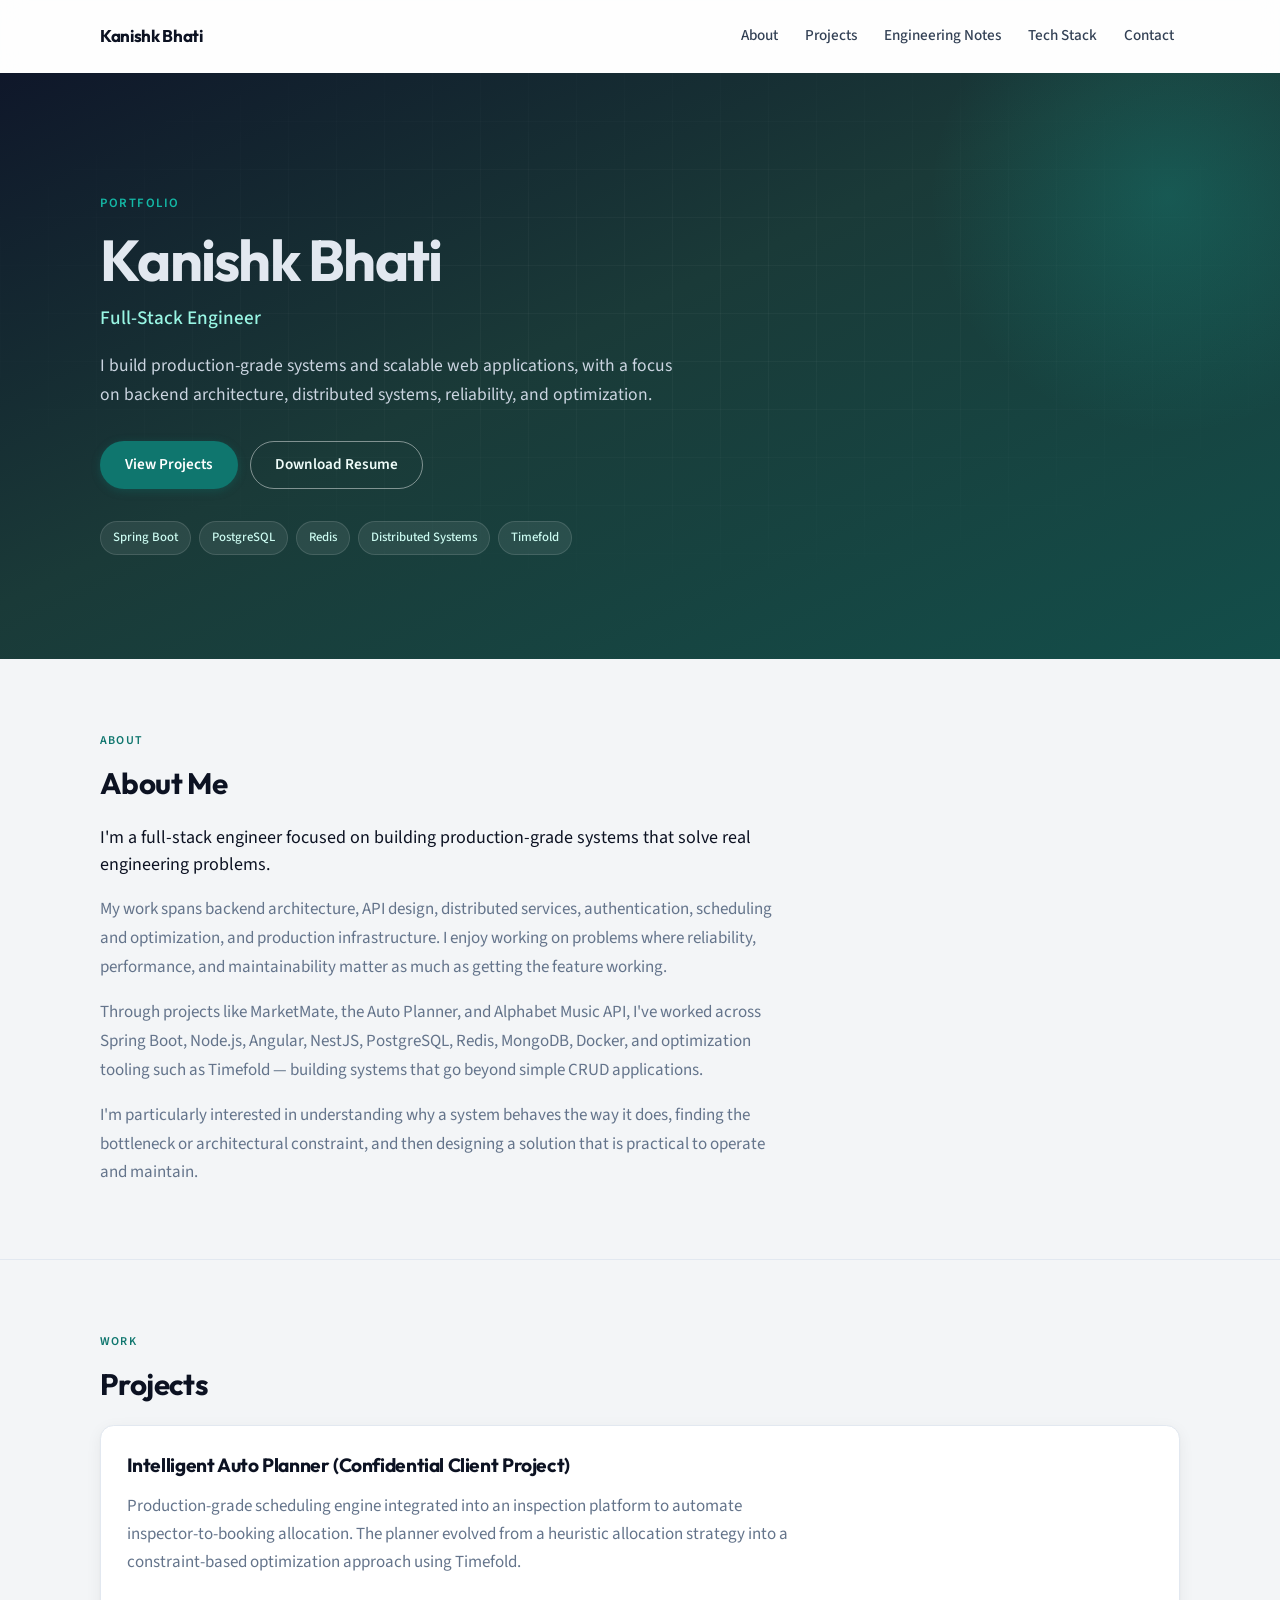
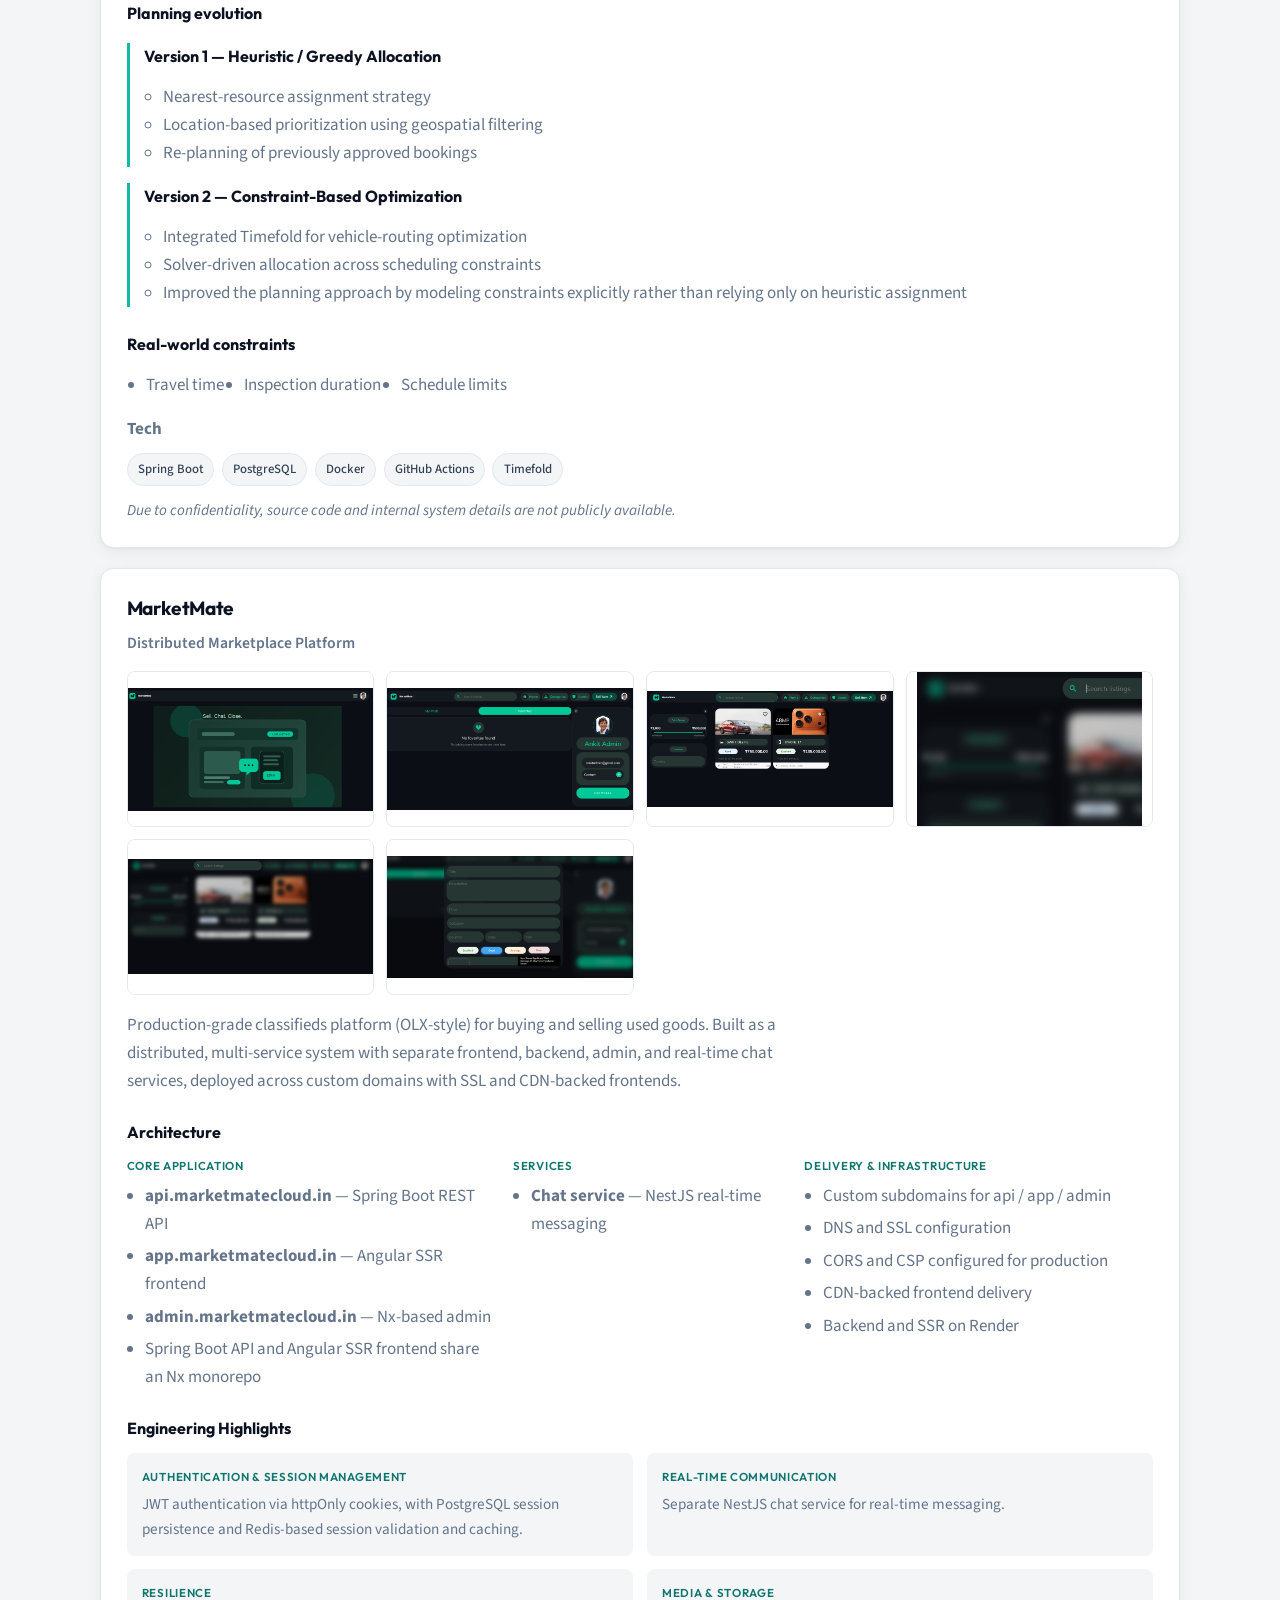
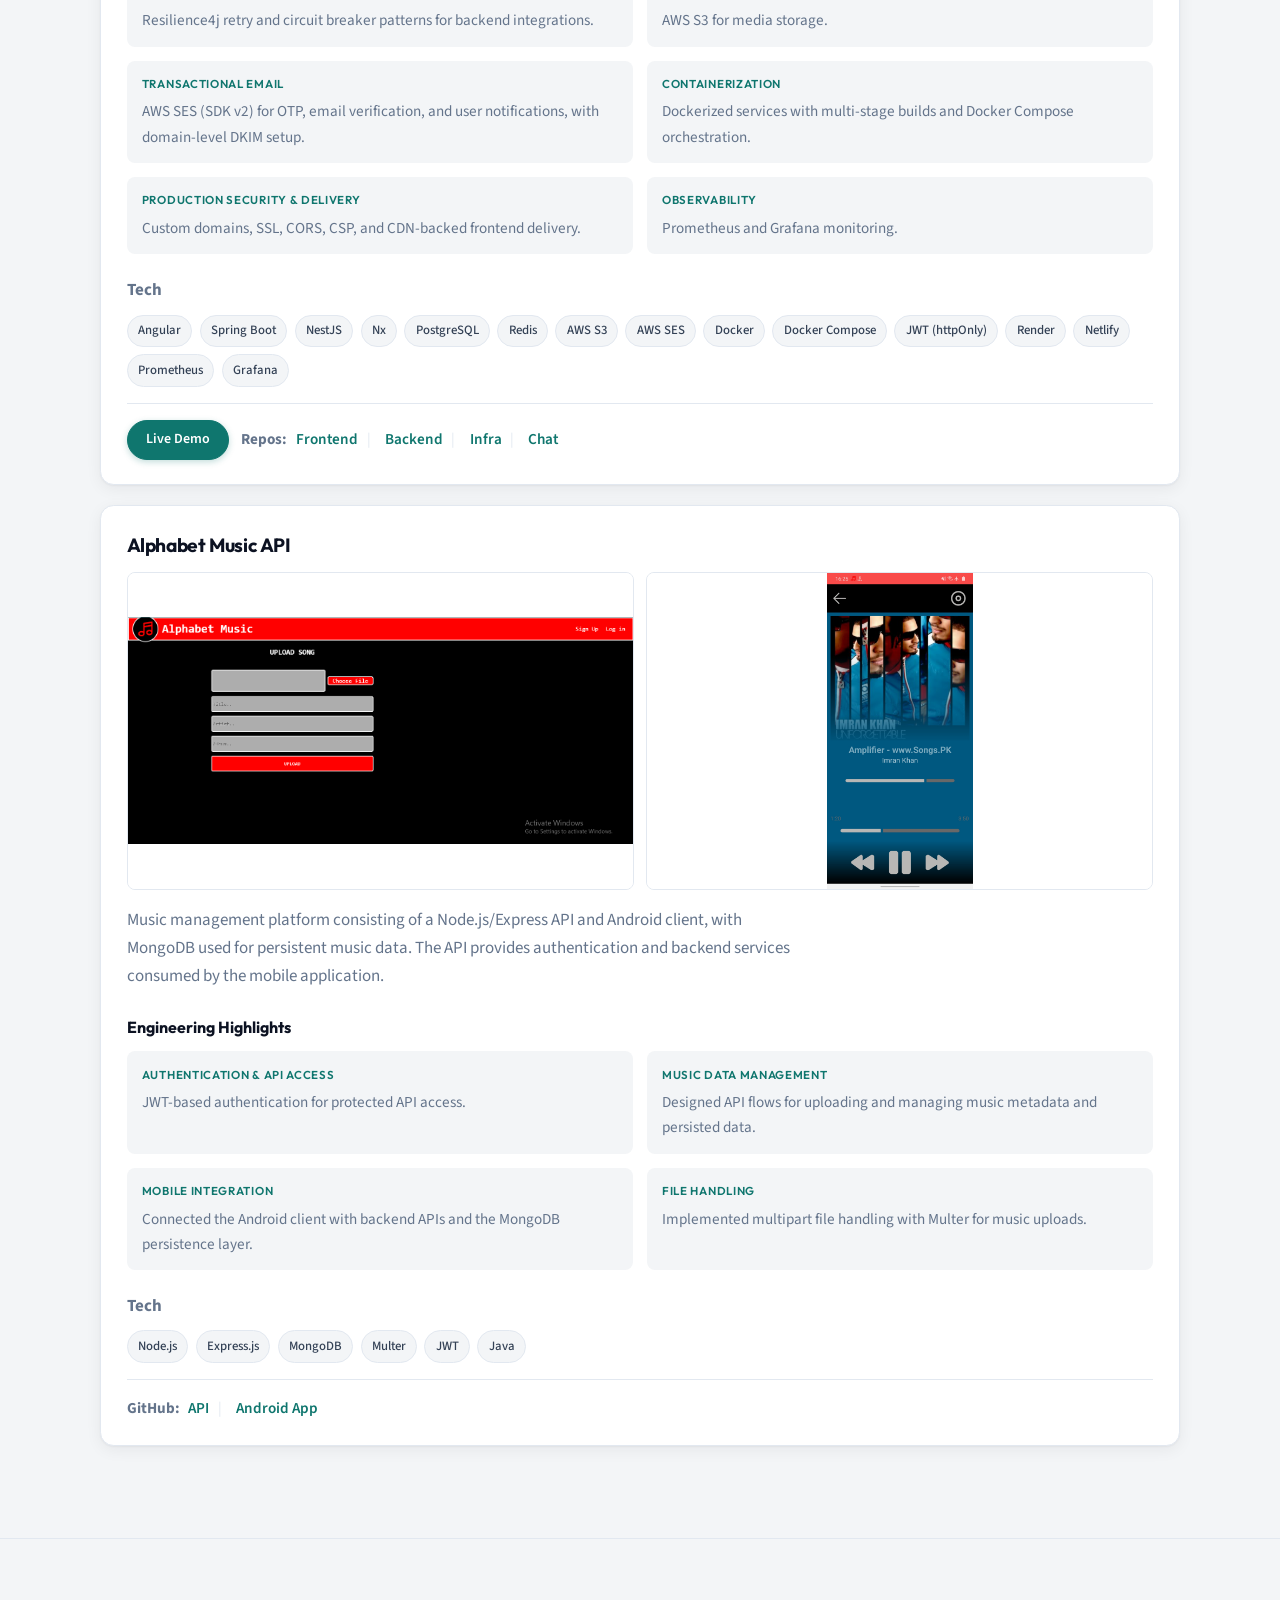
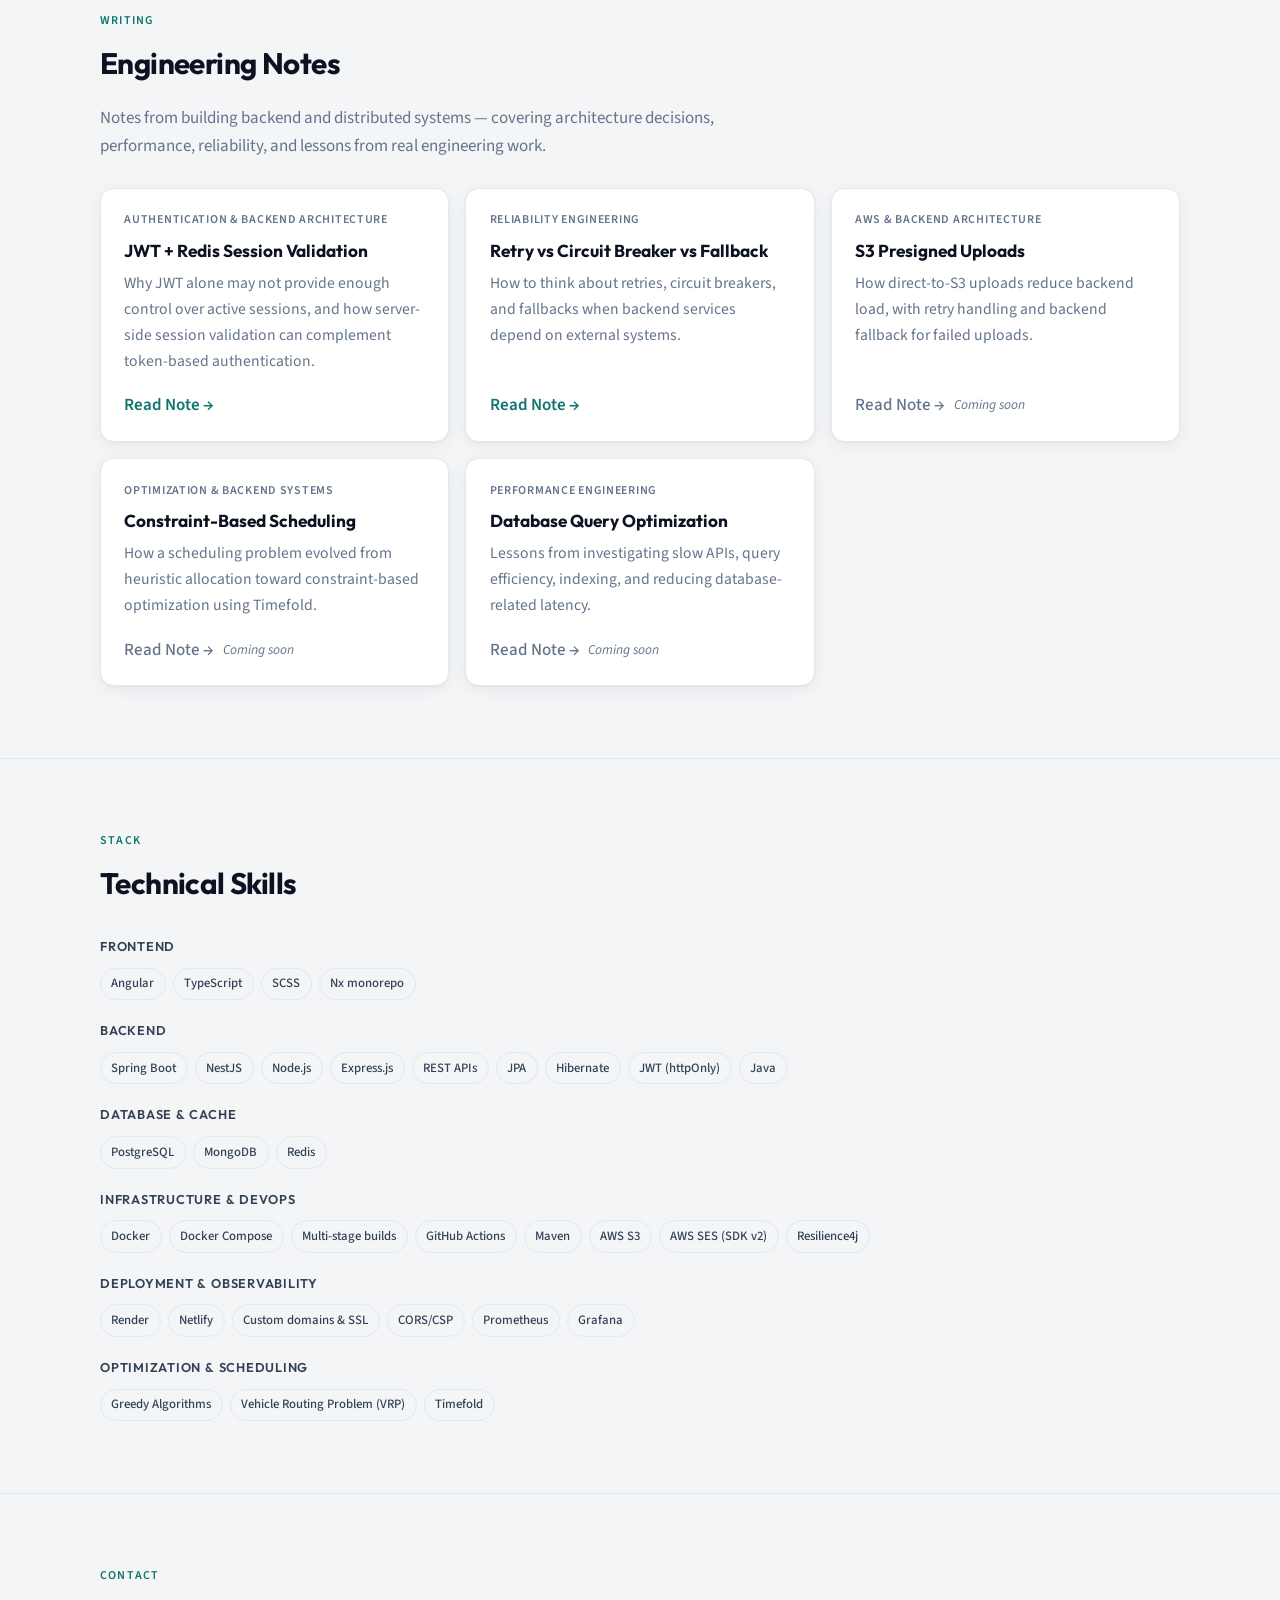
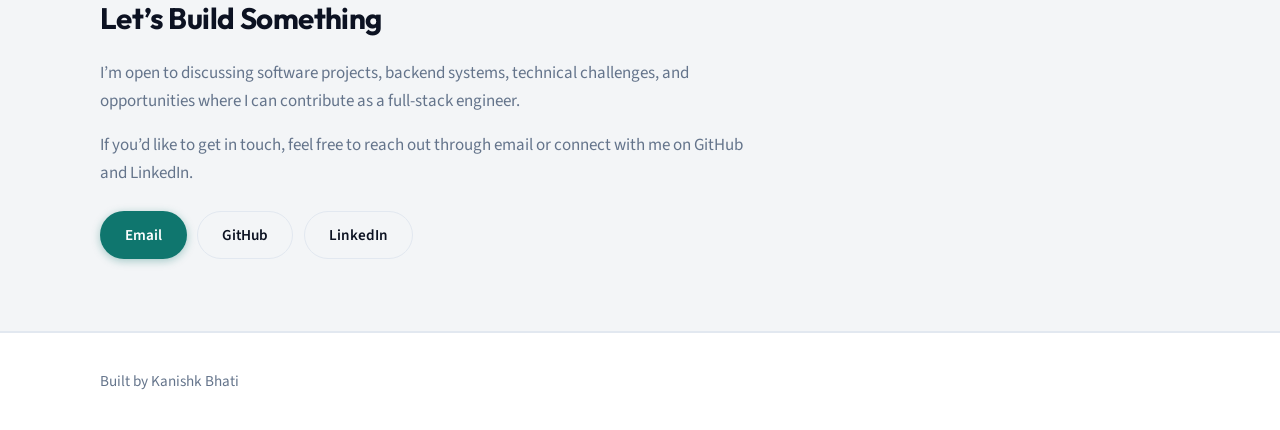
==== commit 77430e7b: "Mute unpublished note links and align the page description with the current hero. Co-authored-by: Cu" ====
--- a/index.html
+++ b/index.html
@@ -3,14 +3,14 @@
 <head>
     <meta charset="UTF-8">
     <meta name="viewport" content="width=device-width, initial-scale=1.0">
-    <meta name="description" content="Kanishk Bhati — Full-Stack Engineer building production-grade backend systems, distributed services, and optimization-focused applications. Projects, engineering notes, and technical stack.">
+    <meta name="description" content="Kanishk Bhati — Full-Stack Engineer. I build production-grade systems and scalable web applications, with a focus on backend architecture, distributed systems, reliability, and optimization. Projects, engineering notes, and technical stack.">
     <title>Kanishk Bhati | Full-Stack Engineer</title>
     <link rel="canonical" href="https://kkbhati07.github.io/">
 
     <meta property="og:type" content="website">
     <meta property="og:url" content="https://kkbhati07.github.io/">
     <meta property="og:title" content="Kanishk Bhati | Full-Stack Engineer">
-    <meta property="og:description" content="Production-grade backend systems, distributed services, and optimization — portfolio projects, engineering notes, and technical experience.">
+    <meta property="og:description" content="I build production-grade systems and scalable web applications, with a focus on backend architecture, distributed systems, reliability, and optimization.">
     <meta property="og:image" content="https://kkbhati07.github.io/assets/images/og/portfolio-preview.jpg">
     <meta property="og:image:width" content="1200">
     <meta property="og:image:height" content="630">
@@ -19,7 +19,7 @@
 
     <meta name="twitter:card" content="summary_large_image">
     <meta name="twitter:title" content="Kanishk Bhati | Full-Stack Engineer">
-    <meta name="twitter:description" content="Production-grade backend systems, distributed services, and optimization — portfolio projects, engineering notes, and technical experience.">
+    <meta name="twitter:description" content="I build production-grade systems and scalable web applications, with a focus on backend architecture, distributed systems, reliability, and optimization.">
     <meta name="twitter:image" content="https://kkbhati07.github.io/assets/images/og/portfolio-preview.jpg">
 
     <link rel="preconnect" href="https://fonts.googleapis.com">
@@ -333,7 +333,7 @@
 
         <!-- Engineering Notes
              Planned detail pages (add when written; do not create empty stubs):
-             notes/retry-circuit-breaker.html
+             notes/retry-circuit-breaker-fallback.html
              notes/jwt-redis-session.html
              notes/s3-presigned-uploads.html
              notes/constraint-scheduling.html
--- a/assets/css/style.css
+++ b/assets/css/style.css
@@ -799,6 +799,12 @@
     content: " \2192";
 }
 
+.note-card-cta[aria-disabled="true"] {
+    color: var(--text-subtle);
+    font-weight: 500;
+    cursor: default;
+}
+
 .note-card-status {
     color: var(--text-subtle);
     font-size: 0.85rem;
@@ -821,54 +827,7 @@
     margin-bottom: 0.65rem;
 }
 
-.skills-list {
-    margin-top: 1.5rem;
-    display: grid;
-    gap: 0.75rem;
-}
-
-.skills-list p {
-    max-width: none;
-}
-
-.stack-grid {
-    list-style: none;
-    display: grid;
-    gap: 0.8rem;
-    grid-template-columns: repeat(auto-fit, minmax(150px, 1fr));
-    margin-top: 1rem;
-    padding: 0;
-}
-
-.stack-grid li {
-    border: 1px solid var(--border);
-    border-radius: var(--radius-sm);
-    background: var(--surface);
-    padding: 0.85rem;
-    text-align: center;
-    font-weight: 600;
-}
-
 /* Contact */
-.contact-list {
-    list-style: none;
-    margin-top: 1.25rem;
-    padding: 0;
-    display: grid;
-    gap: 0.85rem;
-    color: var(--text-subtle);
-}
-
-.contact-list a {
-    color: var(--primary);
-    font-weight: 600;
-    transition: color var(--transition-fast);
-}
-
-.contact-list a:hover {
-    color: var(--primary-hover);
-}
-
 .contact-actions {
     display: flex;
     flex-wrap: wrap;
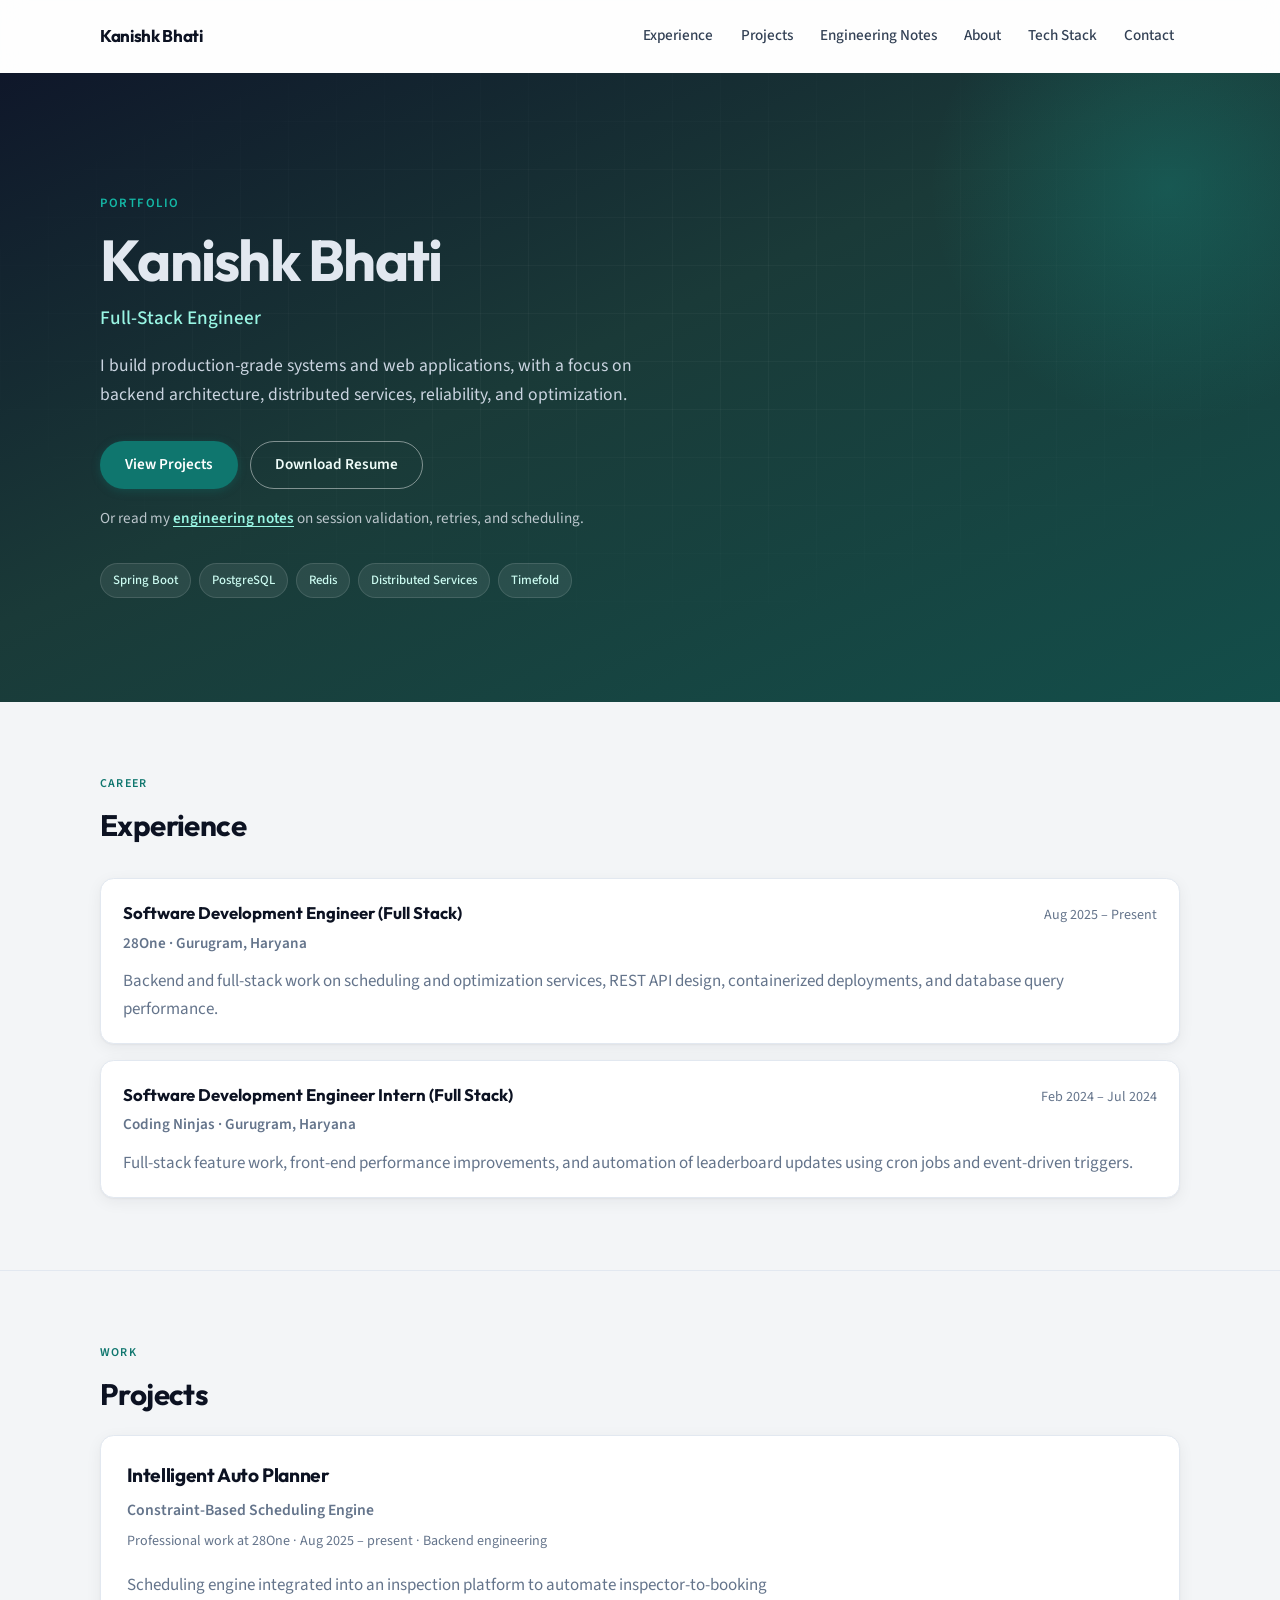
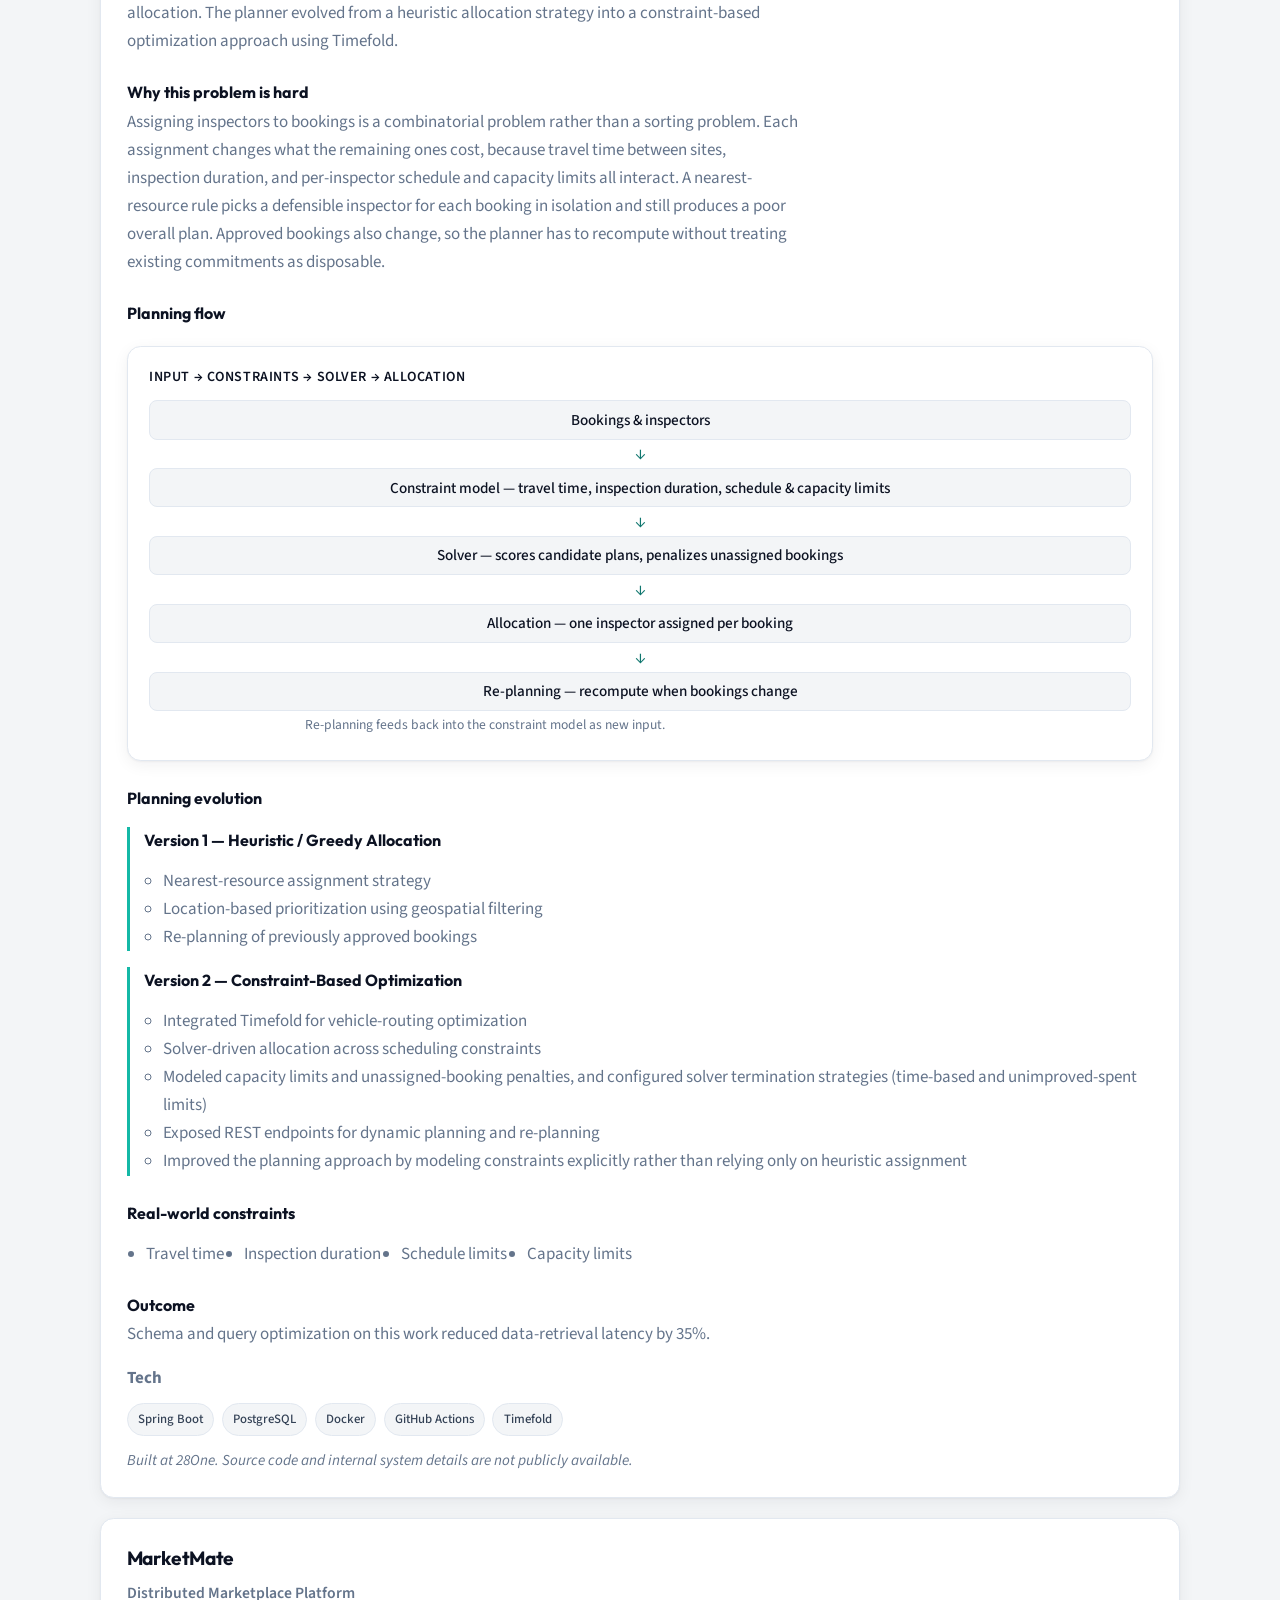
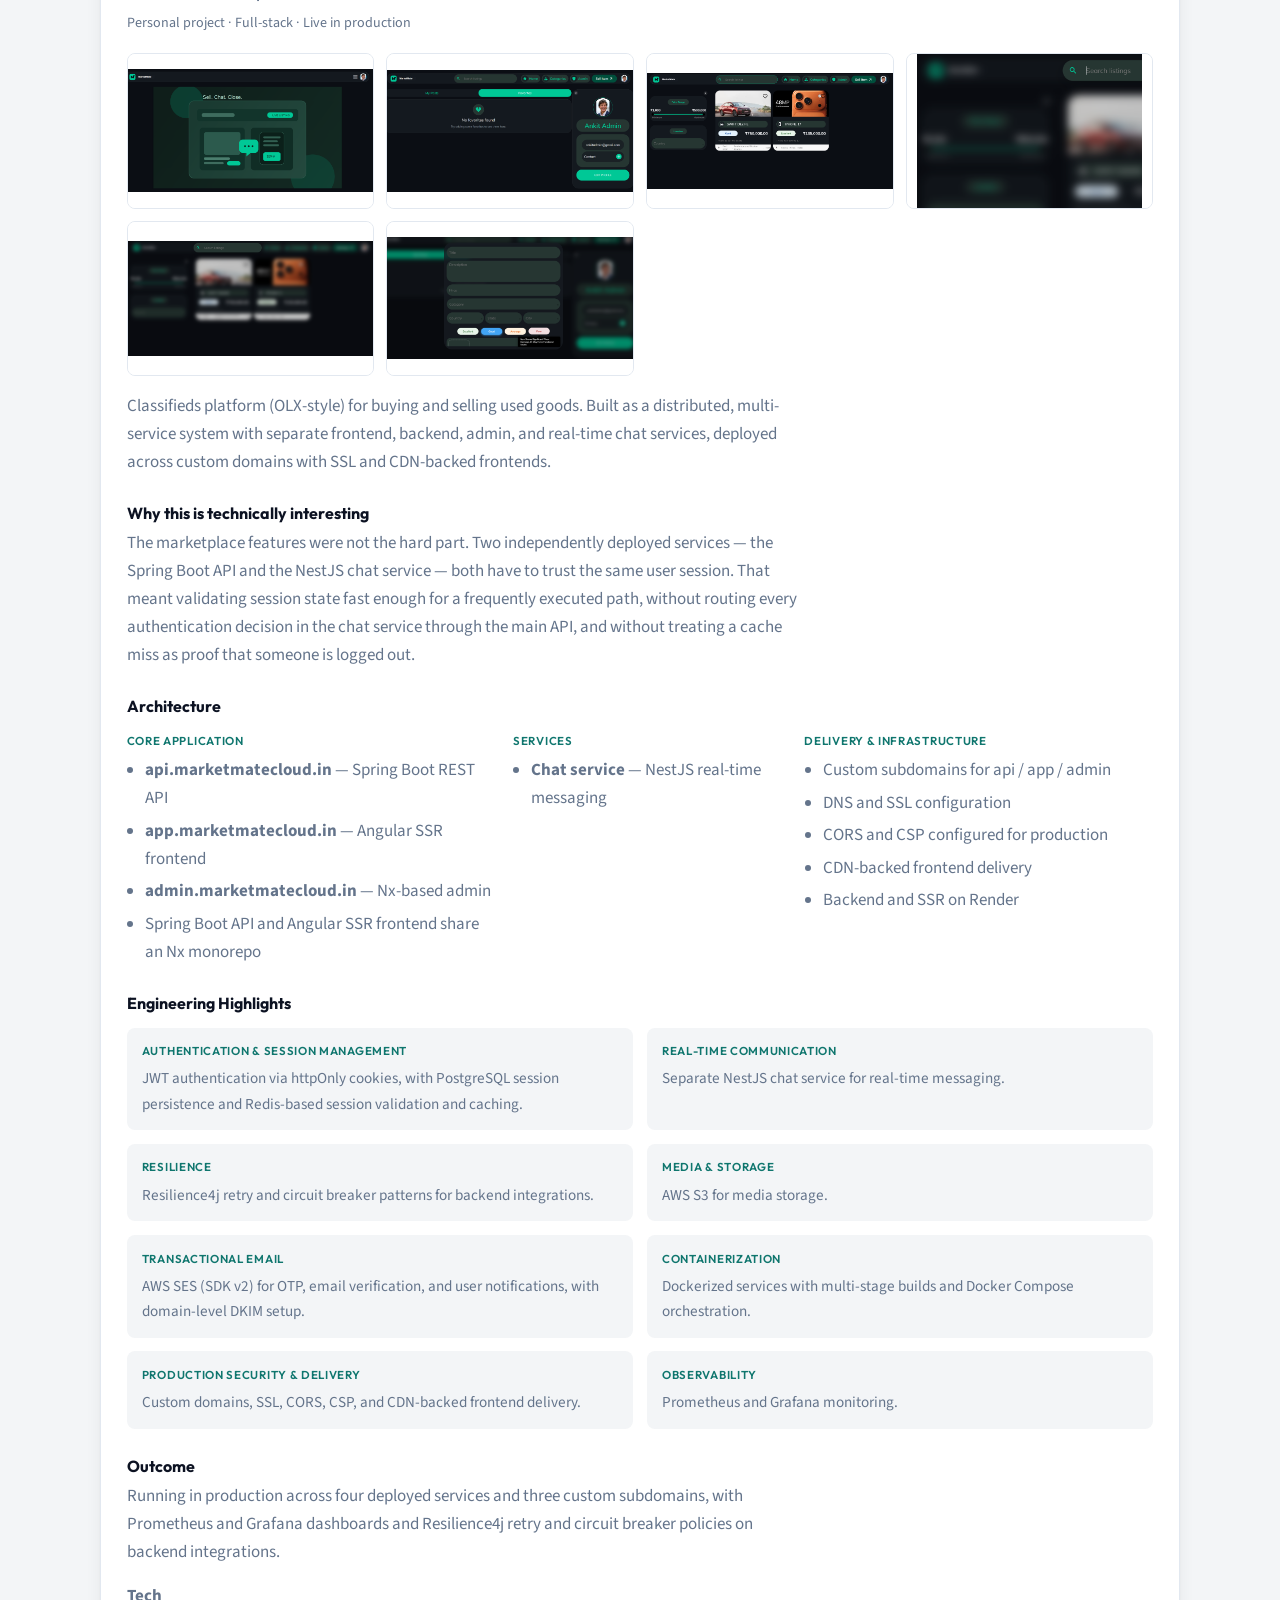
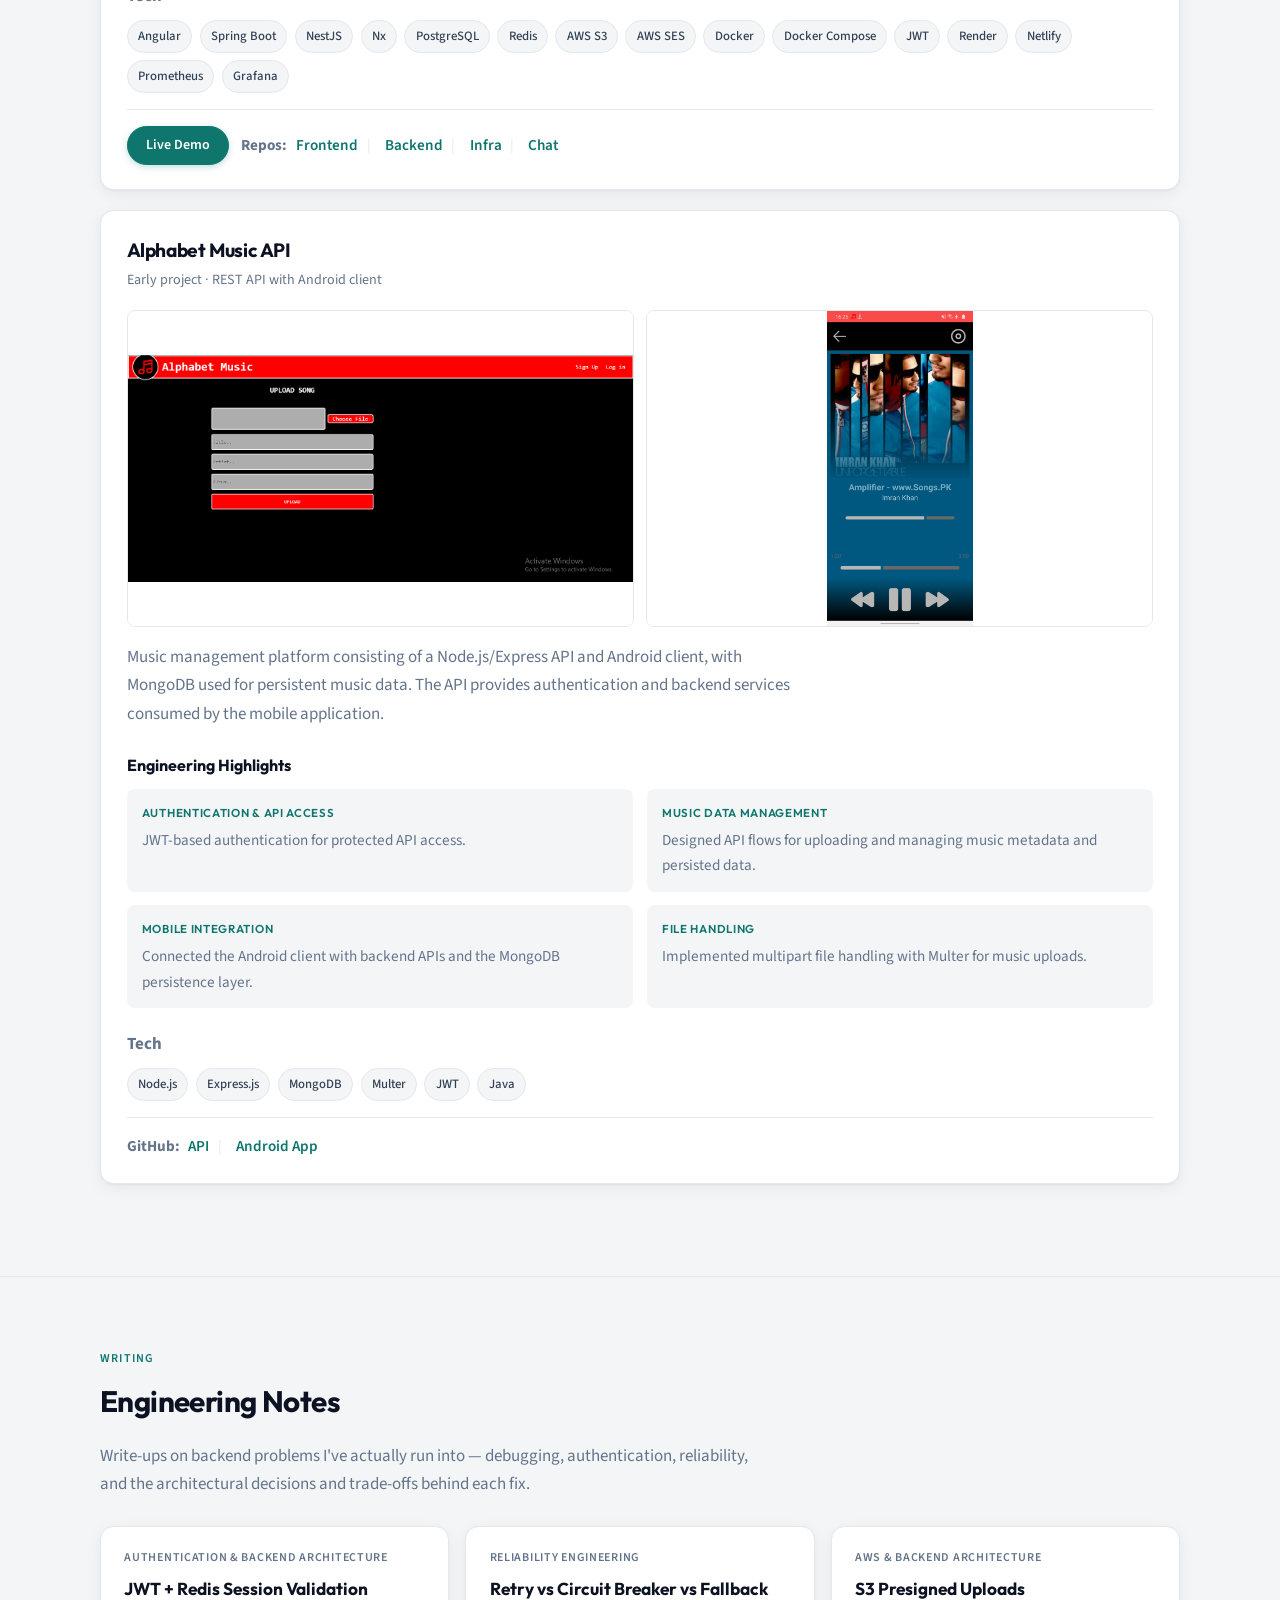
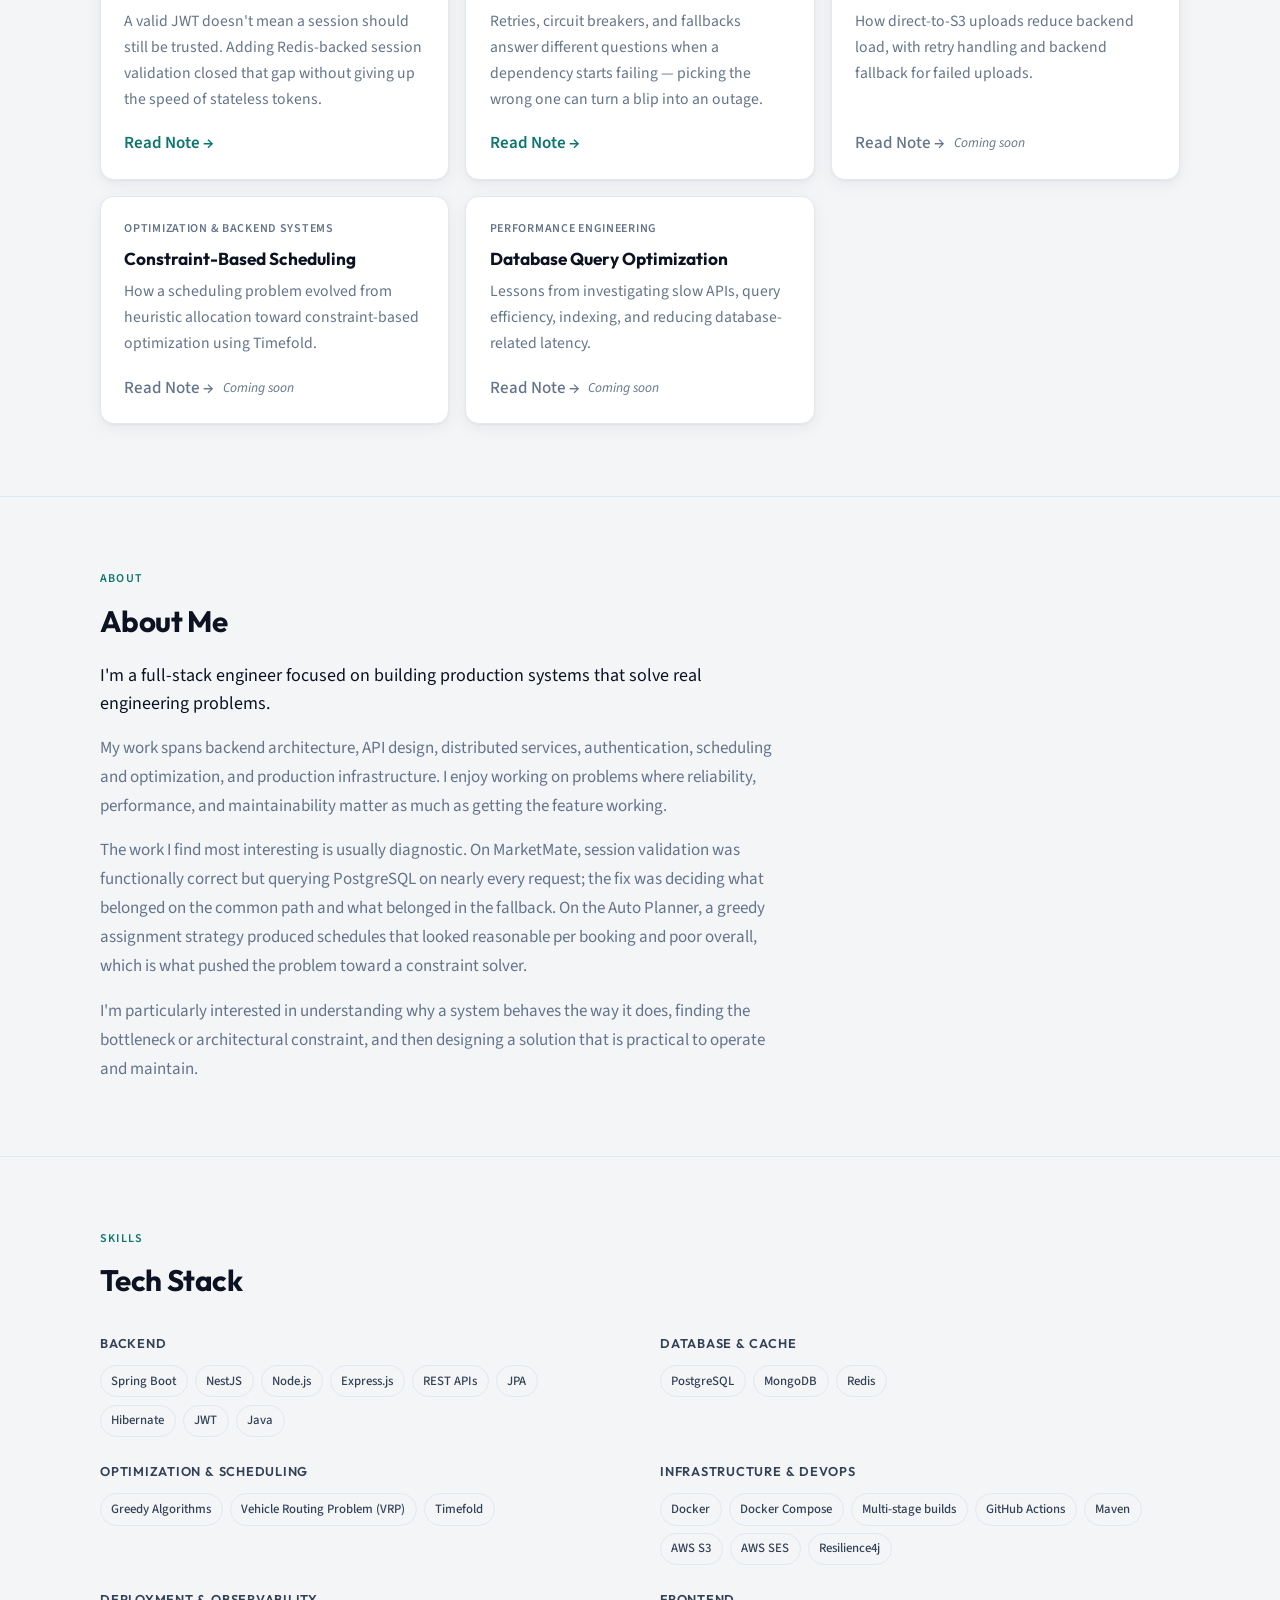
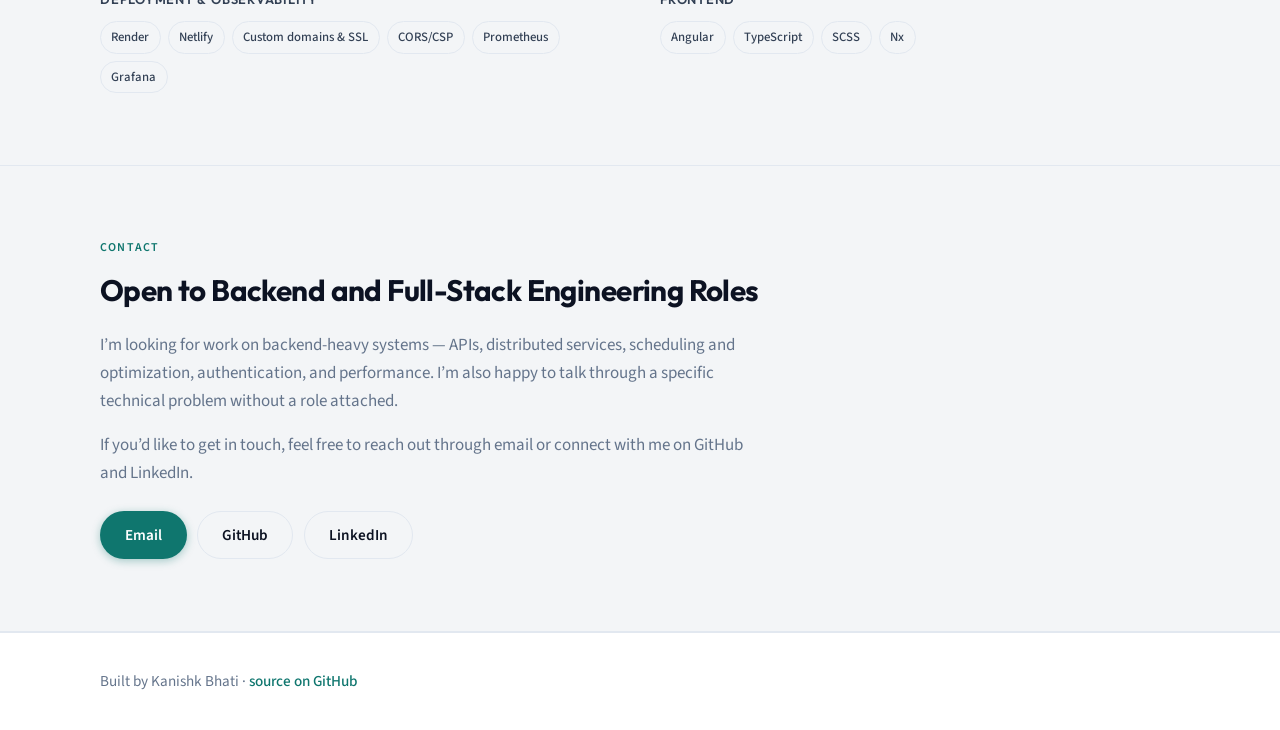
==== commit e331abff: "Add experience, outcomes, and accessibility so the portfolio stands on its own. Co-authored-by: Curs" ====
--- a/index.html
+++ b/index.html
@@ -3,14 +3,14 @@
 <head>
     <meta charset="UTF-8">
     <meta name="viewport" content="width=device-width, initial-scale=1.0">
-    <meta name="description" content="Kanishk Bhati — Full-Stack Engineer. I build production-grade systems and scalable web applications, with a focus on backend architecture, distributed systems, reliability, and optimization. Projects, engineering notes, and technical stack.">
+    <meta name="description" content="Kanishk Bhati — Full-Stack Engineer. I build production-grade systems and web applications, with a focus on backend architecture, distributed services, reliability, and optimization. Projects, engineering notes, and technical stack.">
     <title>Kanishk Bhati | Full-Stack Engineer</title>
     <link rel="canonical" href="https://kkbhati07.github.io/">
 
     <meta property="og:type" content="website">
     <meta property="og:url" content="https://kkbhati07.github.io/">
     <meta property="og:title" content="Kanishk Bhati | Full-Stack Engineer">
-    <meta property="og:description" content="I build production-grade systems and scalable web applications, with a focus on backend architecture, distributed systems, reliability, and optimization.">
+    <meta property="og:description" content="I build production-grade systems and web applications, with a focus on backend architecture, distributed services, reliability, and optimization.">
     <meta property="og:image" content="https://kkbhati07.github.io/assets/images/og/portfolio-preview.jpg">
     <meta property="og:image:width" content="1200">
     <meta property="og:image:height" content="630">
@@ -19,23 +19,69 @@
 
     <meta name="twitter:card" content="summary_large_image">
     <meta name="twitter:title" content="Kanishk Bhati | Full-Stack Engineer">
-    <meta name="twitter:description" content="I build production-grade systems and scalable web applications, with a focus on backend architecture, distributed systems, reliability, and optimization.">
+    <meta name="twitter:description" content="I build production-grade systems and web applications, with a focus on backend architecture, distributed services, reliability, and optimization.">
     <meta name="twitter:image" content="https://kkbhati07.github.io/assets/images/og/portfolio-preview.jpg">
+
+    <link rel="icon" href="assets/favicon.svg" type="image/svg+xml">
+    <link rel="mask-icon" href="assets/favicon.svg" color="#0f766e">
 
     <link rel="preconnect" href="https://fonts.googleapis.com">
     <link rel="preconnect" href="https://fonts.gstatic.com" crossorigin>
     <link href="https://fonts.googleapis.com/css2?family=Outfit:wght@500;600;700&family=Source+Sans+3:wght@400;500;600&display=swap" rel="stylesheet">
     <link rel="stylesheet" href="assets/css/style.css">
+
+    <noscript>
+        <style>
+            .reveal {
+                opacity: 1;
+                transform: none;
+            }
+
+            .nav-toggle {
+                display: none;
+            }
+        </style>
+    </noscript>
+
+    <script type="application/ld+json">
+    {
+        "@context": "https://schema.org",
+        "@type": "Person",
+        "name": "Kanishk Bhati",
+        "url": "https://kkbhati07.github.io/",
+        "jobTitle": "Full-Stack Engineer",
+        "email": "mailto:kk.bhatii.007@gmail.com",
+        "knowsAbout": [
+            "Backend architecture",
+            "Distributed services",
+            "Authentication and session management",
+            "Constraint-based scheduling",
+            "Database optimization"
+        ],
+        "sameAs": [
+            "https://github.com/KKBhati07",
+            "https://www.linkedin.com/in/kanishk-bhati-39ab9a23a/"
+        ]
+    }
+    </script>
 </head>
 <body>
+    <a class="skip-link" href="#main">Skip to content</a>
+
     <header class="site-header">
         <div class="content-wrap">
             <nav class="site-navigation" aria-label="Primary navigation">
                 <a class="brand-mark" href="#intro">Kanishk Bhati</a>
-                <ul class="navigation-list">
-                    <li><a href="#about">About</a></li>
+                <button type="button" class="nav-toggle" id="nav-toggle" aria-expanded="false" aria-controls="primary-navigation" aria-label="Menu">
+                    <span class="nav-toggle-bar" aria-hidden="true"></span>
+                    <span class="nav-toggle-bar" aria-hidden="true"></span>
+                    <span class="nav-toggle-bar" aria-hidden="true"></span>
+                </button>
+                <ul class="navigation-list" id="primary-navigation">
+                    <li><a href="#experience">Experience</a></li>
                     <li><a href="#projects">Projects</a></li>
                     <li><a href="#engineering-notes">Engineering Notes</a></li>
+                    <li><a href="#about">About</a></li>
                     <li><a href="#tech-stack">Tech Stack</a></li>
                     <li><a href="#contact">Contact</a></li>
                 </ul>
@@ -43,7 +89,7 @@
         </div>
     </header>
 
-    <main>
+    <main id="main" tabindex="-1">
         <!-- Intro -->
         <section id="intro" class="intro-section">
             <div class="content-wrap intro-layout">
@@ -51,40 +97,55 @@
                 <h1 class="hero-animate hero-animate--2">Kanishk Bhati</h1>
                 <p class="intro-title hero-animate hero-animate--3">Full-Stack Engineer</p>
                 <p class="intro-description hero-animate hero-animate--4">
-                    I build production-grade systems and scalable web applications, with a focus on backend
-                    architecture, distributed systems, reliability, and optimization.
+                    I build production-grade systems and web applications, with a focus on backend
+                    architecture, distributed services, reliability, and optimization.
                 </p>
                 <div class="intro-actions hero-animate hero-animate--5">
                     <a class="button button-primary" href="#projects">View Projects</a>
                     <a class="button button-secondary" href="assets/resume/kanishk_bhati_resume_2026.pdf" download>Download Resume</a>
                 </div>
+                <p class="intro-secondary-link hero-animate hero-animate--5">
+                    Or read my <a href="#engineering-notes">engineering notes</a> on session validation, retries, and scheduling.
+                </p>
                 <ul class="hero-chips hero-animate hero-animate--6" aria-label="Focus areas">
                     <li>Spring Boot</li>
                     <li>PostgreSQL</li>
                     <li>Redis</li>
-                    <li>Distributed Systems</li>
+                    <li>Distributed Services</li>
                     <li>Timefold</li>
                 </ul>
             </div>
         </section>
 
-        <!-- About -->
-        <section id="about" class="section-block">
+        <!-- Experience -->
+        <section id="experience" class="section-block">
             <div class="content-wrap reveal">
-                <span class="section-eyebrow">About</span>
-                <h2>About Me</h2>
-                <p>
-                    I'm a full-stack engineer focused on building production-grade systems that solve real engineering problems.
-                </p>
-                <p>
-                    My work spans backend architecture, API design, distributed services, authentication, scheduling and optimization, and production infrastructure. I enjoy working on problems where reliability, performance, and maintainability matter as much as getting the feature working.
-                </p>
-                <p>
-                    Through projects like MarketMate, the Auto Planner, and Alphabet Music API, I've worked across Spring Boot, Node.js, Angular, NestJS, PostgreSQL, Redis, MongoDB, Docker, and optimization tooling such as Timefold — building systems that go beyond simple CRUD applications.
-                </p>
-                <p>
-                    I'm particularly interested in understanding why a system behaves the way it does, finding the bottleneck or architectural constraint, and then designing a solution that is practical to operate and maintain.
-                </p>
+                <span class="section-eyebrow">Career</span>
+                <h2>Experience</h2>
+                <ol class="experience-list">
+                    <li class="experience-item">
+                        <div class="experience-heading">
+                            <h3>Software Development Engineer (Full Stack)</h3>
+                            <p class="experience-period">Aug 2025 – Present</p>
+                        </div>
+                        <p class="experience-company">28One · Gurugram, Haryana</p>
+                        <p>
+                            Backend and full-stack work on scheduling and optimization services, REST API design,
+                            containerized deployments, and database query performance.
+                        </p>
+                    </li>
+                    <li class="experience-item">
+                        <div class="experience-heading">
+                            <h3>Software Development Engineer Intern (Full Stack)</h3>
+                            <p class="experience-period">Feb 2024 – Jul 2024</p>
+                        </div>
+                        <p class="experience-company">Coding Ninjas · Gurugram, Haryana</p>
+                        <p>
+                            Full-stack feature work, front-end performance improvements, and automation of
+                            leaderboard updates using cron jobs and event-driven triggers.
+                        </p>
+                    </li>
+                </ol>
             </div>
         </section>
 
@@ -98,13 +159,40 @@
 
                 <!-- Auto Planner -->
                 <article class="project-card reveal">
-                    <h3>Intelligent Auto Planner (Confidential Client Project)</h3>
+                    <h3>Intelligent Auto Planner</h3>
+                    <p class="project-kicker">Constraint-Based Scheduling Engine</p>
+                    <p class="project-meta">Professional work at 28One · Aug 2025 – present · Backend engineering</p>
 
                     <p>
-                        Production-grade scheduling engine integrated into an inspection platform to automate
+                        Scheduling engine integrated into an inspection platform to automate
                         inspector-to-booking allocation. The planner evolved from a heuristic allocation
                         strategy into a constraint-based optimization approach using Timefold.
                     </p>
+
+                    <h4 class="project-subheading">Why this problem is hard</h4>
+                    <p>
+                        Assigning inspectors to bookings is a combinatorial problem rather than a sorting problem.
+                        Each assignment changes what the remaining ones cost, because travel time between sites,
+                        inspection duration, and per-inspector schedule and capacity limits all interact. A
+                        nearest-resource rule picks a defensible inspector for each booking in isolation and still
+                        produces a poor overall plan. Approved bookings also change, so the planner has to
+                        recompute without treating existing commitments as disposable.
+                    </p>
+
+                    <h4 class="project-subheading">Planning flow</h4>
+                    <div class="flow-diagram" role="img" aria-label="Planning flow: bookings and inspectors are the input, a constraint model applies travel time, inspection duration and capacity limits, the solver scores candidate plans, allocation assigns an inspector per booking, and re-planning recomputes when bookings change">
+                        <p class="flow-title">Input → constraints → solver → allocation</p>
+                        <div class="flow-step">Bookings &amp; inspectors</div>
+                        <div class="flow-arrow" aria-hidden="true">↓</div>
+                        <div class="flow-step">Constraint model — travel time, inspection duration, schedule &amp; capacity limits</div>
+                        <div class="flow-arrow" aria-hidden="true">↓</div>
+                        <div class="flow-step">Solver — scores candidate plans, penalizes unassigned bookings</div>
+                        <div class="flow-arrow" aria-hidden="true">↓</div>
+                        <div class="flow-step">Allocation — one inspector assigned per booking</div>
+                        <div class="flow-arrow" aria-hidden="true">↓</div>
+                        <div class="flow-step">Re-planning — recompute when bookings change</div>
+                        <p class="flow-join">Re-planning feeds back into the constraint model as new input.</p>
+                    </div>
 
                     <h4 class="project-subheading">Planning evolution</h4>
                     <ol class="project-progression">
@@ -121,6 +209,8 @@
                             <ul class="project-highlights">
                                 <li>Integrated Timefold for vehicle-routing optimization</li>
                                 <li>Solver-driven allocation across scheduling constraints</li>
+                                <li>Modeled capacity limits and unassigned-booking penalties, and configured solver termination strategies (time-based and unimproved-spent limits)</li>
+                                <li>Exposed REST endpoints for dynamic planning and re-planning</li>
                                 <li>Improved the planning approach by modeling constraints explicitly rather than relying only on heuristic assignment</li>
                             </ul>
                         </li>
@@ -131,7 +221,13 @@
                         <li>Travel time</li>
                         <li>Inspection duration</li>
                         <li>Schedule limits</li>
+                        <li>Capacity limits</li>
                     </ul>
+
+                    <h4 class="project-subheading">Outcome</h4>
+                    <p>
+                        Schema and query optimization on this work reduced data-retrieval latency by 35%.
+                    </p>
 
                     <p class="project-tech"><strong>Tech</strong></p>
                     <ul class="tech-tags" aria-label="Technologies used">
@@ -143,7 +239,7 @@
                     </ul>
 
                     <p class="project-confidential">
-                        Due to confidentiality, source code and internal system details are not publicly available.
+                        Built at 28One. Source code and internal system details are not publicly available.
                     </p>
                 </article>
 
@@ -151,31 +247,41 @@
                 <article id="marketmate" class="project-card reveal">
                     <h3>MarketMate</h3>
                     <p class="project-kicker">Distributed Marketplace Platform</p>
+                    <p class="project-meta">Personal project · Full-stack · Live in production</p>
                     <div class="project-media-grid">
-                        <figure class="project-media-item">
-                            <img src="assets/images/marketmate/1.png" alt="MarketMate project screenshot 1" loading="lazy">
-                        </figure>
-                        <figure class="project-media-item">
-                            <img src="assets/images/marketmate/2.png" alt="MarketMate project screenshot 2" loading="lazy">
-                        </figure>
-                        <figure class="project-media-item">
-                            <img src="assets/images/marketmate/3.png" alt="MarketMate project screenshot 3" loading="lazy">
-                        </figure>
-                        <figure class="project-media-item">
-                            <img src="assets/images/marketmate/4.png" alt="MarketMate project screenshot 4" loading="lazy">
-                        </figure>
-                        <figure class="project-media-item">
-                            <img src="assets/images/marketmate/5.png" alt="MarketMate project screenshot 5" loading="lazy">
-                        </figure>
-                        <figure class="project-media-item">
-                            <img src="assets/images/marketmate/6.png" alt="MarketMate project screenshot 6" loading="lazy">
-                        </figure>
+                        <button type="button" class="project-media-item">
+                            <img src="assets/images/marketmate/1.png" alt="MarketMate landing page hero with the tagline Sell. Chat. Close." loading="lazy">
+                        </button>
+                        <button type="button" class="project-media-item">
+                            <img src="assets/images/marketmate/2.png" alt="MarketMate profile page showing the My Posts and Favorites tabs beside a user profile card" loading="lazy">
+                        </button>
+                        <button type="button" class="project-media-item">
+                            <img src="assets/images/marketmate/3.png" alt="MarketMate listings feed with price range and location filters beside listing cards" loading="lazy">
+                        </button>
+                        <button type="button" class="project-media-item">
+                            <img src="assets/images/marketmate/4.png" alt="MarketMate search view with the listings filter panel" loading="lazy">
+                        </button>
+                        <button type="button" class="project-media-item">
+                            <img src="assets/images/marketmate/5.png" alt="MarketMate listings page with the filter panel open" loading="lazy">
+                        </button>
+                        <button type="button" class="project-media-item">
+                            <img src="assets/images/marketmate/6.png" alt="MarketMate sell-item form with title, description, price, category and location fields and item condition options" loading="lazy">
+                        </button>
                     </div>
                     <p>
-                        Production-grade classifieds platform (OLX-style) for buying and selling used goods.
+                        Classifieds platform (OLX-style) for buying and selling used goods.
                         Built as a distributed, multi-service system with separate frontend, backend, admin,
                         and real-time chat services, deployed across custom domains with SSL and CDN-backed
                         frontends.
+                    </p>
+
+                    <h4 class="project-subheading">Why this is technically interesting</h4>
+                    <p>
+                        The marketplace features were not the hard part. Two independently deployed services — the
+                        Spring Boot API and the NestJS chat service — both have to trust the same user session. That
+                        meant validating session state fast enough for a frequently executed path, without routing
+                        every authentication decision in the chat service through the main API, and without treating
+                        a cache miss as proof that someone is logged out.
                     </p>
 
                     <h4 class="project-subheading">Architecture</h4>
@@ -242,6 +348,14 @@
                             <p>Prometheus and Grafana monitoring.</p>
                         </article>
                     </div>
+
+                    <h4 class="project-subheading">Outcome</h4>
+                    <p>
+                        Running in production across four deployed services and three custom subdomains, with
+                        Prometheus and Grafana dashboards and Resilience4j retry and circuit breaker policies on
+                        backend integrations.
+                    </p>
+
                     <p class="project-tech"><strong>Tech</strong></p>
                     <ul class="tech-tags" aria-label="Technologies used">
                         <li>Angular</li>
@@ -254,7 +368,7 @@
                         <li>AWS SES</li>
                         <li>Docker</li>
                         <li>Docker Compose</li>
-                        <li>JWT (httpOnly)</li>
+                        <li>JWT</li>
                         <li>Render</li>
                         <li>Netlify</li>
                         <li>Prometheus</li>
@@ -278,13 +392,14 @@
                 <!-- Alphabet Music API -->
                 <article class="project-card reveal">
                     <h3>Alphabet Music API</h3>
+                    <p class="project-meta">Early project · REST API with Android client</p>
                     <div class="project-media-grid">
-                        <figure class="project-media-item">
-                            <img src="assets/images/alphabet_music/1.png" alt="Alphabet Music API screenshot 1" loading="lazy">
-                        </figure>
-                        <figure class="project-media-item">
-                            <img src="assets/images/alphabet_music/2.jpg" alt="Alphabet Music API screenshot 2" loading="lazy">
-                        </figure>
+                        <button type="button" class="project-media-item">
+                            <img src="assets/images/alphabet_music/1.png" alt="Alphabet Music web upload form with a file chooser and title, artist and album fields" loading="lazy">
+                        </button>
+                        <button type="button" class="project-media-item">
+                            <img src="assets/images/alphabet_music/2.jpg" alt="Alphabet Music Android player screen with playback controls and a progress bar" loading="lazy">
+                        </button>
                     </div>
                     <p>
                         Music management platform consisting of a Node.js/Express API and Android client, with
@@ -345,8 +460,8 @@
                     <span class="section-eyebrow">Writing</span>
                     <h2>Engineering Notes</h2>
                     <p class="section-lead">
-                        Notes from building backend and distributed systems — covering architecture decisions,
-                        performance, reliability, and lessons from real engineering work.
+                        Write-ups on backend problems I've actually run into — debugging, authentication,
+                        reliability, and the architectural decisions and trade-offs behind each fix.
                     </p>
                 </div>
 
@@ -355,8 +470,8 @@
                         <p class="note-category">Authentication &amp; Backend Architecture</p>
                         <h3>JWT + Redis Session Validation</h3>
                         <p>
-                            Why JWT alone may not provide enough control over active sessions, and how
-                            server-side session validation can complement token-based authentication.
+                            A valid JWT doesn't mean a session should still be trusted. Adding Redis-backed
+                            session validation closed that gap without giving up the speed of stateless tokens.
                         </p>
                         <p class="note-card-action">
                             <a class="note-card-cta" href="notes/jwt-redis-session.html">Read Note</a>
@@ -367,8 +482,8 @@
                         <p class="note-category">Reliability Engineering</p>
                         <h3>Retry vs Circuit Breaker vs Fallback</h3>
                         <p>
-                            How to think about retries, circuit breakers, and fallbacks when backend
-                            services depend on external systems.
+                            Retries, circuit breakers, and fallbacks answer different questions when a dependency
+                            starts failing — picking the wrong one can turn a blip into an outage.
                         </p>
                         <p class="note-card-action">
                             <a class="note-card-cta" href="notes/retry-circuit-breaker-fallback.html">Read Note</a>
@@ -417,21 +532,32 @@
             </div>
         </section>
 
+        <!-- About -->
+        <section id="about" class="section-block">
+            <div class="content-wrap reveal">
+                <span class="section-eyebrow">About</span>
+                <h2>About Me</h2>
+                <p>
+                    I'm a full-stack engineer focused on building production systems that solve real engineering problems.
+                </p>
+                <p>
+                    My work spans backend architecture, API design, distributed services, authentication, scheduling and optimization, and production infrastructure. I enjoy working on problems where reliability, performance, and maintainability matter as much as getting the feature working.
+                </p>
+                <p>
+                    The work I find most interesting is usually diagnostic. On MarketMate, session validation was functionally correct but querying PostgreSQL on nearly every request; the fix was deciding what belonged on the common path and what belonged in the fallback. On the Auto Planner, a greedy assignment strategy produced schedules that looked reasonable per booking and poor overall, which is what pushed the problem toward a constraint solver.
+                </p>
+                <p>
+                    I'm particularly interested in understanding why a system behaves the way it does, finding the bottleneck or architectural constraint, and then designing a solution that is practical to operate and maintain.
+                </p>
+            </div>
+        </section>
+
         <section id="tech-stack" class="section-block">
             <div class="content-wrap reveal">
-                <span class="section-eyebrow">Stack</span>
-                <h2>Technical Skills</h2>
+                <span class="section-eyebrow">Skills</span>
+                <h2>Tech Stack</h2>
 
                 <div class="skills-grid">
-                    <div class="skill-group">
-                        <h3>Frontend</h3>
-                        <ul class="tech-tags">
-                            <li>Angular</li>
-                            <li>TypeScript</li>
-                            <li>SCSS</li>
-                            <li>Nx monorepo</li>
-                        </ul>
-                    </div>
                     <div class="skill-group">
                         <h3>Backend</h3>
                         <ul class="tech-tags">
@@ -442,7 +568,7 @@
                             <li>REST APIs</li>
                             <li>JPA</li>
                             <li>Hibernate</li>
-                            <li>JWT (httpOnly)</li>
+                            <li>JWT</li>
                             <li>Java</li>
                         </ul>
                     </div>
@@ -452,6 +578,14 @@
                             <li>PostgreSQL</li>
                             <li>MongoDB</li>
                             <li>Redis</li>
+                        </ul>
+                    </div>
+                    <div class="skill-group">
+                        <h3>Optimization &amp; Scheduling</h3>
+                        <ul class="tech-tags">
+                            <li>Greedy Algorithms</li>
+                            <li>Vehicle Routing Problem (VRP)</li>
+                            <li>Timefold</li>
                         </ul>
                     </div>
                     <div class="skill-group">
@@ -463,7 +597,7 @@
                             <li>GitHub Actions</li>
                             <li>Maven</li>
                             <li>AWS S3</li>
-                            <li>AWS SES (SDK v2)</li>
+                            <li>AWS SES</li>
                             <li>Resilience4j</li>
                         </ul>
                     </div>
@@ -479,11 +613,12 @@
                         </ul>
                     </div>
                     <div class="skill-group">
-                        <h3>Optimization &amp; Scheduling</h3>
+                        <h3>Frontend</h3>
                         <ul class="tech-tags">
-                            <li>Greedy Algorithms</li>
-                            <li>Vehicle Routing Problem (VRP)</li>
-                            <li>Timefold</li>
+                            <li>Angular</li>
+                            <li>TypeScript</li>
+                            <li>SCSS</li>
+                            <li>Nx</li>
                         </ul>
                     </div>
                 </div>
@@ -493,9 +628,9 @@
         <section id="contact" class="section-block">
             <div class="content-wrap reveal">
                 <span class="section-eyebrow">Contact</span>
-                <h2>Let’s Build Something</h2>
+                <h2>Open to Backend and Full-Stack Engineering Roles</h2>
                 <p>
-                    I’m open to discussing software projects, backend systems, technical challenges, and opportunities where I can contribute as a full-stack engineer.
+                    I’m looking for work on backend-heavy systems — APIs, distributed services, scheduling and optimization, authentication, and performance. I’m also happy to talk through a specific technical problem without a role attached.
                 </p>
                 <p>
                     If you’d like to get in touch, feel free to reach out through email or connect with me on GitHub and LinkedIn.
@@ -511,11 +646,14 @@
 
     <footer class="site-footer">
         <div class="content-wrap">
-          <p>Built by Kanishk Bhati</p>
+          <p>
+            Built by Kanishk Bhati ·
+            <a href="https://github.com/KKBhati07/KKBhati07.github.io" target="_blank" rel="noopener">source on GitHub</a>
+          </p>
         </div>
       </footer>
 
-    <div id="image-lightbox" class="image-lightbox" aria-hidden="true" role="dialog" aria-label="Expanded project image">
+    <div id="image-lightbox" class="image-lightbox" aria-hidden="true" role="dialog" aria-modal="true" aria-label="Expanded project image">
         <button type="button" class="lightbox-button lightbox-close" id="lightbox-close" aria-label="Close image viewer">&times;</button>
         <button type="button" class="lightbox-button lightbox-prev" id="lightbox-prev" aria-label="Previous image">&#10094;</button>
         <div class="lightbox-stage">
--- a/assets/css/style.css
+++ b/assets/css/style.css
@@ -114,6 +114,27 @@
     box-shadow: var(--focus-ring);
 }
 
+.skip-link {
+    position: absolute;
+    left: 1rem;
+    top: -3rem;
+    z-index: 100;
+    padding: 0.6rem 1rem;
+    color: var(--text-inverse);
+    background: var(--hero-bg);
+    border-radius: var(--radius-sm);
+    font-weight: 600;
+    transition: top var(--transition-fast);
+}
+
+.skip-link:focus {
+    top: 1rem;
+}
+
+main:focus {
+    outline: none;
+}
+
 .content-wrap {
     width: min(100% - 2.5rem, var(--content-max));
     margin-inline: auto;
@@ -203,6 +224,27 @@
     font-weight: 600;
 }
 
+.nav-toggle {
+    display: none;
+    flex-direction: column;
+    justify-content: center;
+    gap: 5px;
+    width: 44px;
+    height: 44px;
+    padding: 0.6rem;
+    background: none;
+    border: 1px solid var(--border);
+    border-radius: var(--radius-sm);
+    cursor: pointer;
+}
+
+.nav-toggle-bar {
+    display: block;
+    height: 2px;
+    background: var(--text);
+    border-radius: 1px;
+}
+
 /* Hero */
 .intro-section {
     position: relative;
@@ -275,6 +317,23 @@
     display: flex;
     flex-wrap: wrap;
     gap: 0.75rem;
+}
+
+.intro-secondary-link {
+    margin-top: 1.1rem;
+    font-size: 0.95rem;
+    color: rgba(226, 232, 240, 0.8);
+}
+
+.intro-secondary-link a {
+    color: #99f6e4;
+    font-weight: 600;
+    text-decoration: underline;
+    text-underline-offset: 3px;
+}
+
+.intro-secondary-link a:hover {
+    color: #ffffff;
 }
 
 .hero-chips {
@@ -522,6 +581,12 @@
 
 .project-media-item {
     margin: 0;
+    padding: 0;
+    display: block;
+    width: 100%;
+    font: inherit;
+    text-align: inherit;
+    cursor: zoom-in;
     border: 1px solid var(--border);
     border-radius: var(--radius-sm);
     overflow: hidden;
@@ -574,6 +639,13 @@
     color: var(--primary);
     font-weight: 600;
     font-size: 0.98rem;
+    max-width: none;
+}
+
+.project-meta {
+    margin: -0.55rem 0 1.1rem;
+    color: var(--text-subtle);
+    font-size: 0.88rem;
     max-width: none;
 }
 
@@ -811,11 +883,67 @@
     font-style: italic;
 }
 
+/* Experience */
+.experience-list {
+    margin: 1.75rem 0 0;
+    padding: 0;
+    list-style: none;
+    display: grid;
+    gap: 1rem;
+}
+
+.experience-item {
+    padding: 1.25rem 1.35rem;
+    background: var(--surface);
+    border: 1px solid var(--border);
+    border-radius: var(--radius-md);
+    box-shadow: var(--shadow-card);
+}
+
+.experience-heading {
+    display: flex;
+    flex-wrap: wrap;
+    align-items: baseline;
+    justify-content: space-between;
+    gap: 0.25rem 1rem;
+}
+
+.experience-heading h3 {
+    font-size: 1.05rem;
+    font-family: "Outfit", sans-serif;
+}
+
+.experience-period {
+    color: var(--text-subtle);
+    font-size: 0.88rem;
+    font-variant-numeric: tabular-nums;
+}
+
+.experience-company {
+    margin-top: 0.2rem;
+    color: var(--primary);
+    font-weight: 600;
+    font-size: 0.95rem;
+}
+
+.experience-item > p:last-child {
+    margin-top: 0.7rem;
+    color: var(--text-subtle);
+    max-width: none;
+}
+
 /* Skills */
 .skills-grid {
     margin-top: 1.75rem;
     display: grid;
     gap: 1.25rem;
+}
+
+@media (min-width: 960px) {
+    .skills-grid {
+        grid-template-columns: 1fr 1fr;
+        gap: 1.5rem 2.5rem;
+    }
 }
 
 .skill-group h3 {
@@ -841,6 +969,17 @@
     background: var(--surface);
     border-top: 1px solid var(--border);
     font-size: 0.95rem;
+}
+
+.site-footer a {
+    color: var(--primary);
+    font-weight: 500;
+}
+
+.site-footer a:hover {
+    color: var(--primary-hover);
+    text-decoration: underline;
+    text-underline-offset: 3px;
 }
 
 /* Lightbox */
@@ -1168,14 +1307,31 @@
 @media (max-width: 760px) {
     .site-navigation {
         min-height: auto;
+        flex-wrap: wrap;
+        gap: 0;
+        padding: 0.65rem 0;
+    }
+
+    .nav-toggle {
+        display: flex;
+    }
+
+    .navigation-list {
+        display: none;
+        flex-basis: 100%;
         flex-direction: column;
-        align-items: flex-start;
-        padding: 0.9rem 0;
+        align-items: stretch;
+        gap: 0;
+        padding: 0.35rem 0 0.5rem;
+    }
+
+    .navigation-list.is-open {
+        display: flex;
     }
 
     .navigation-list a {
         min-height: 44px;
-        display: inline-flex;
+        display: flex;
         align-items: center;
     }
 
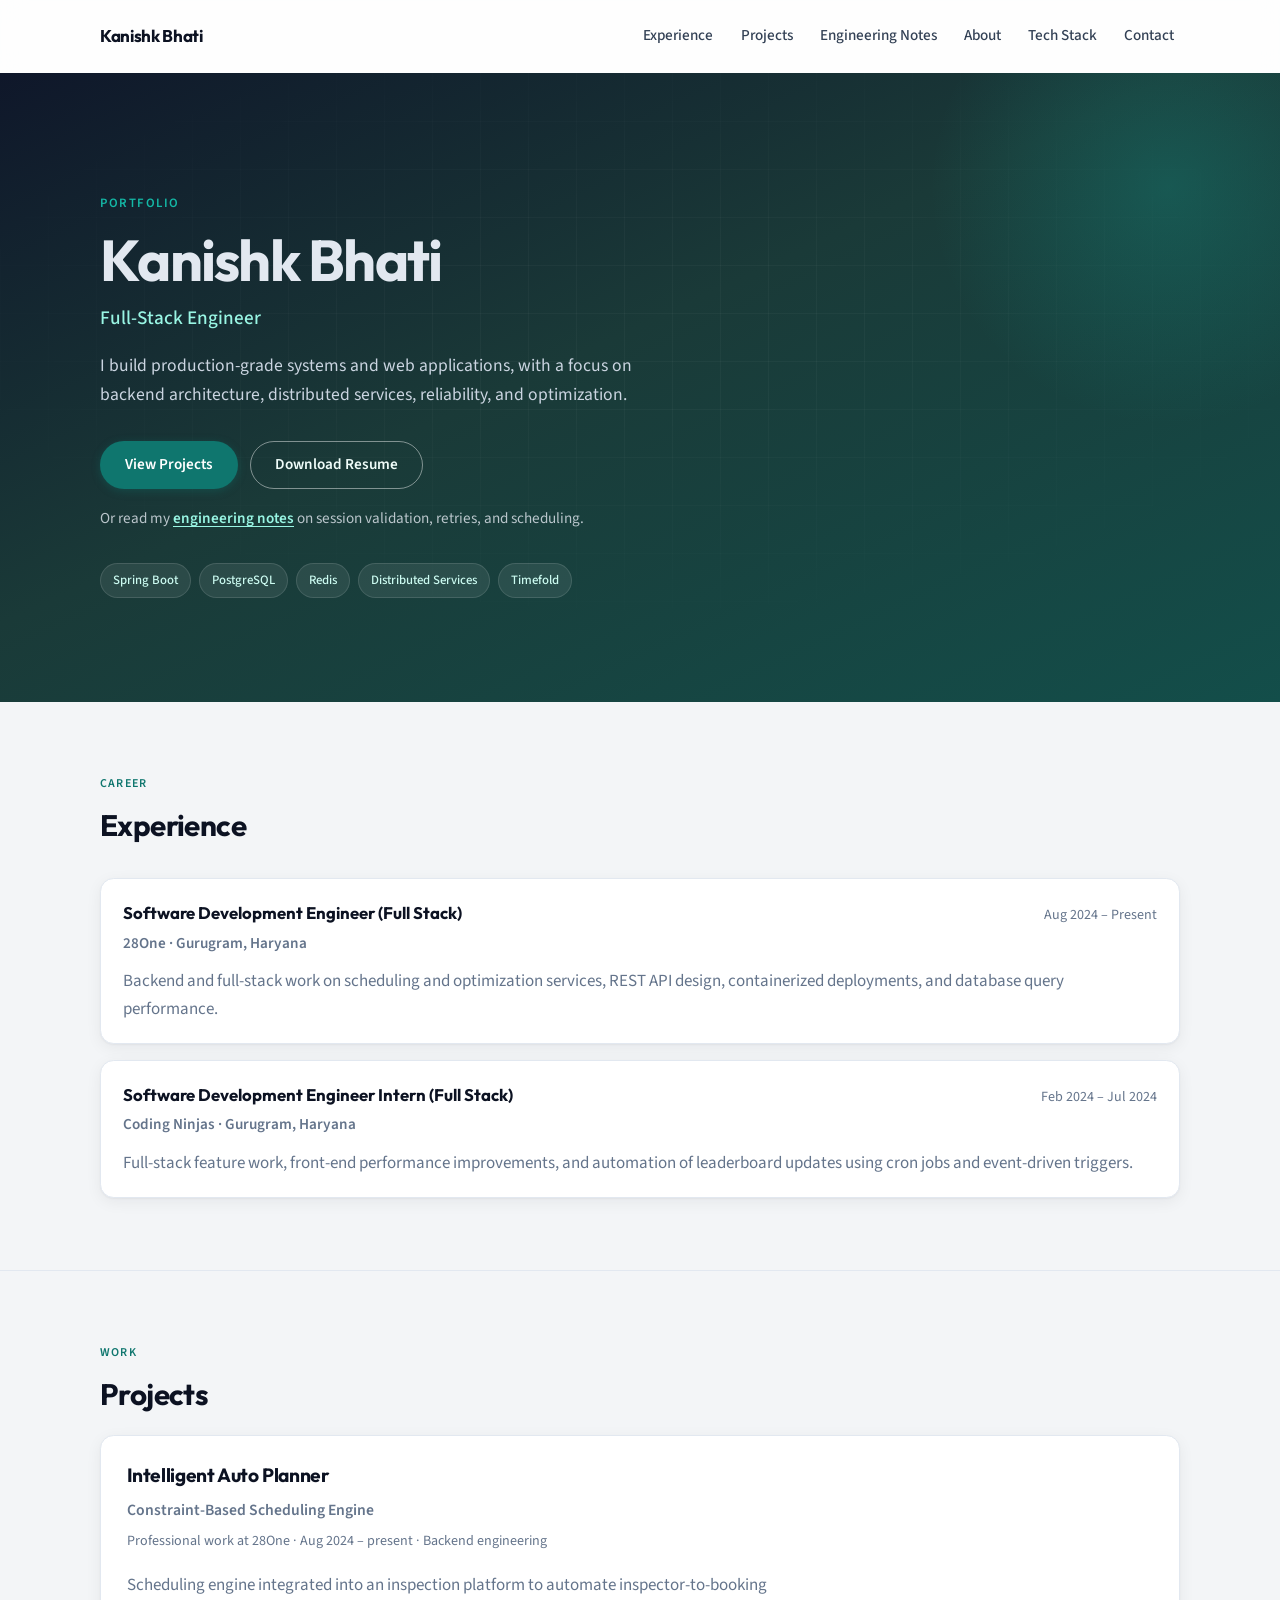
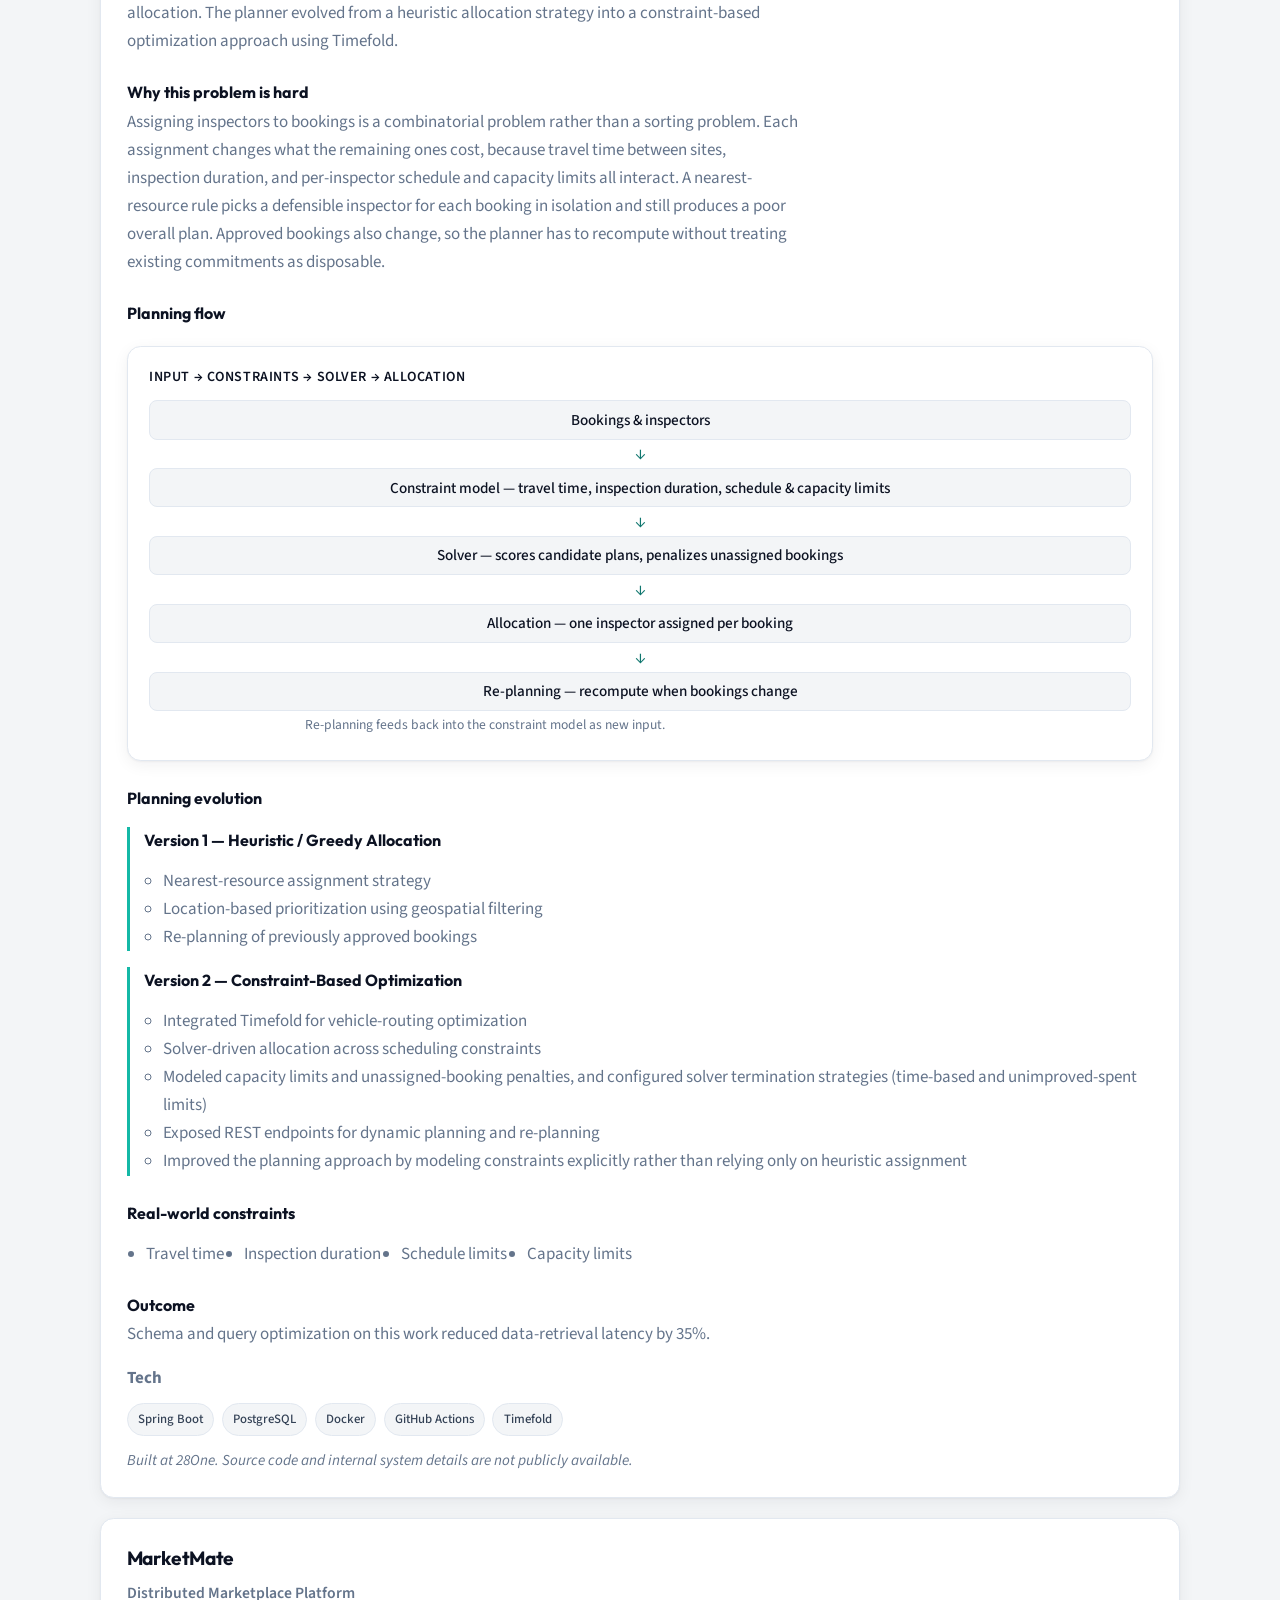
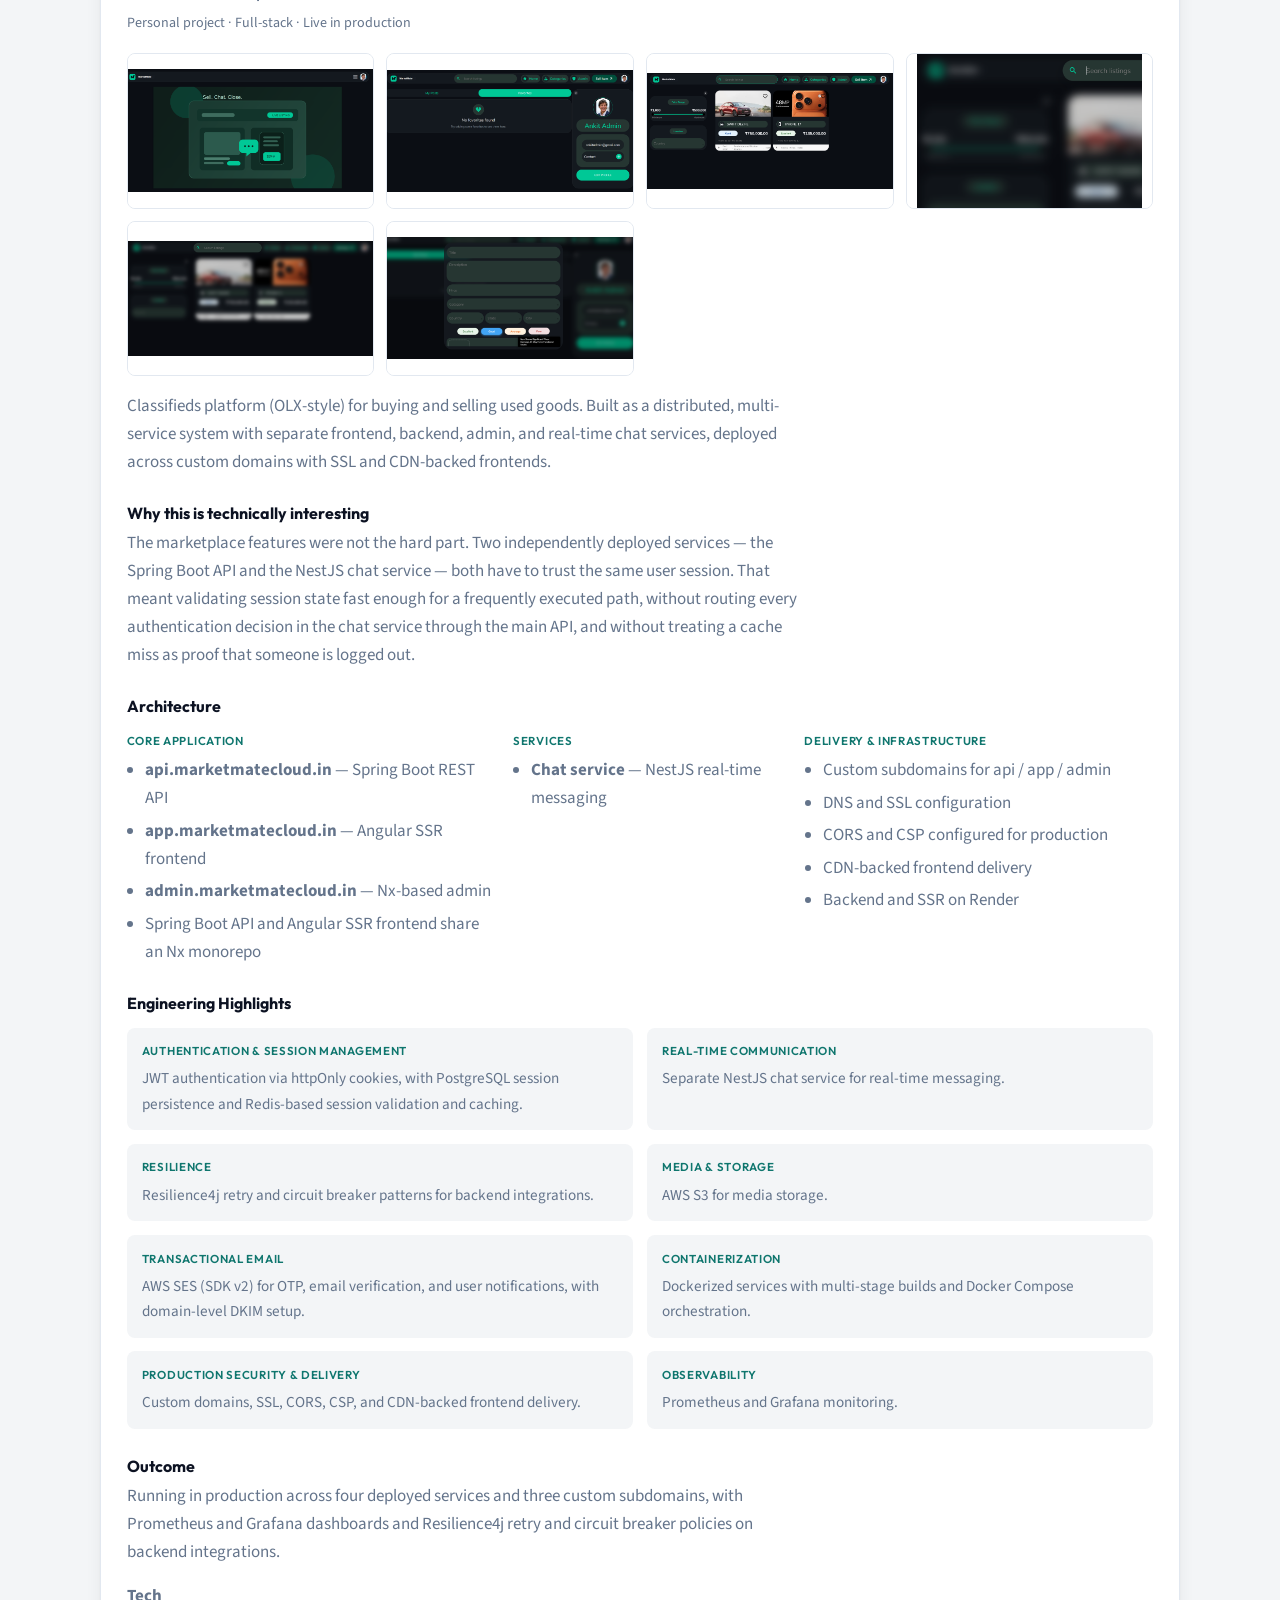
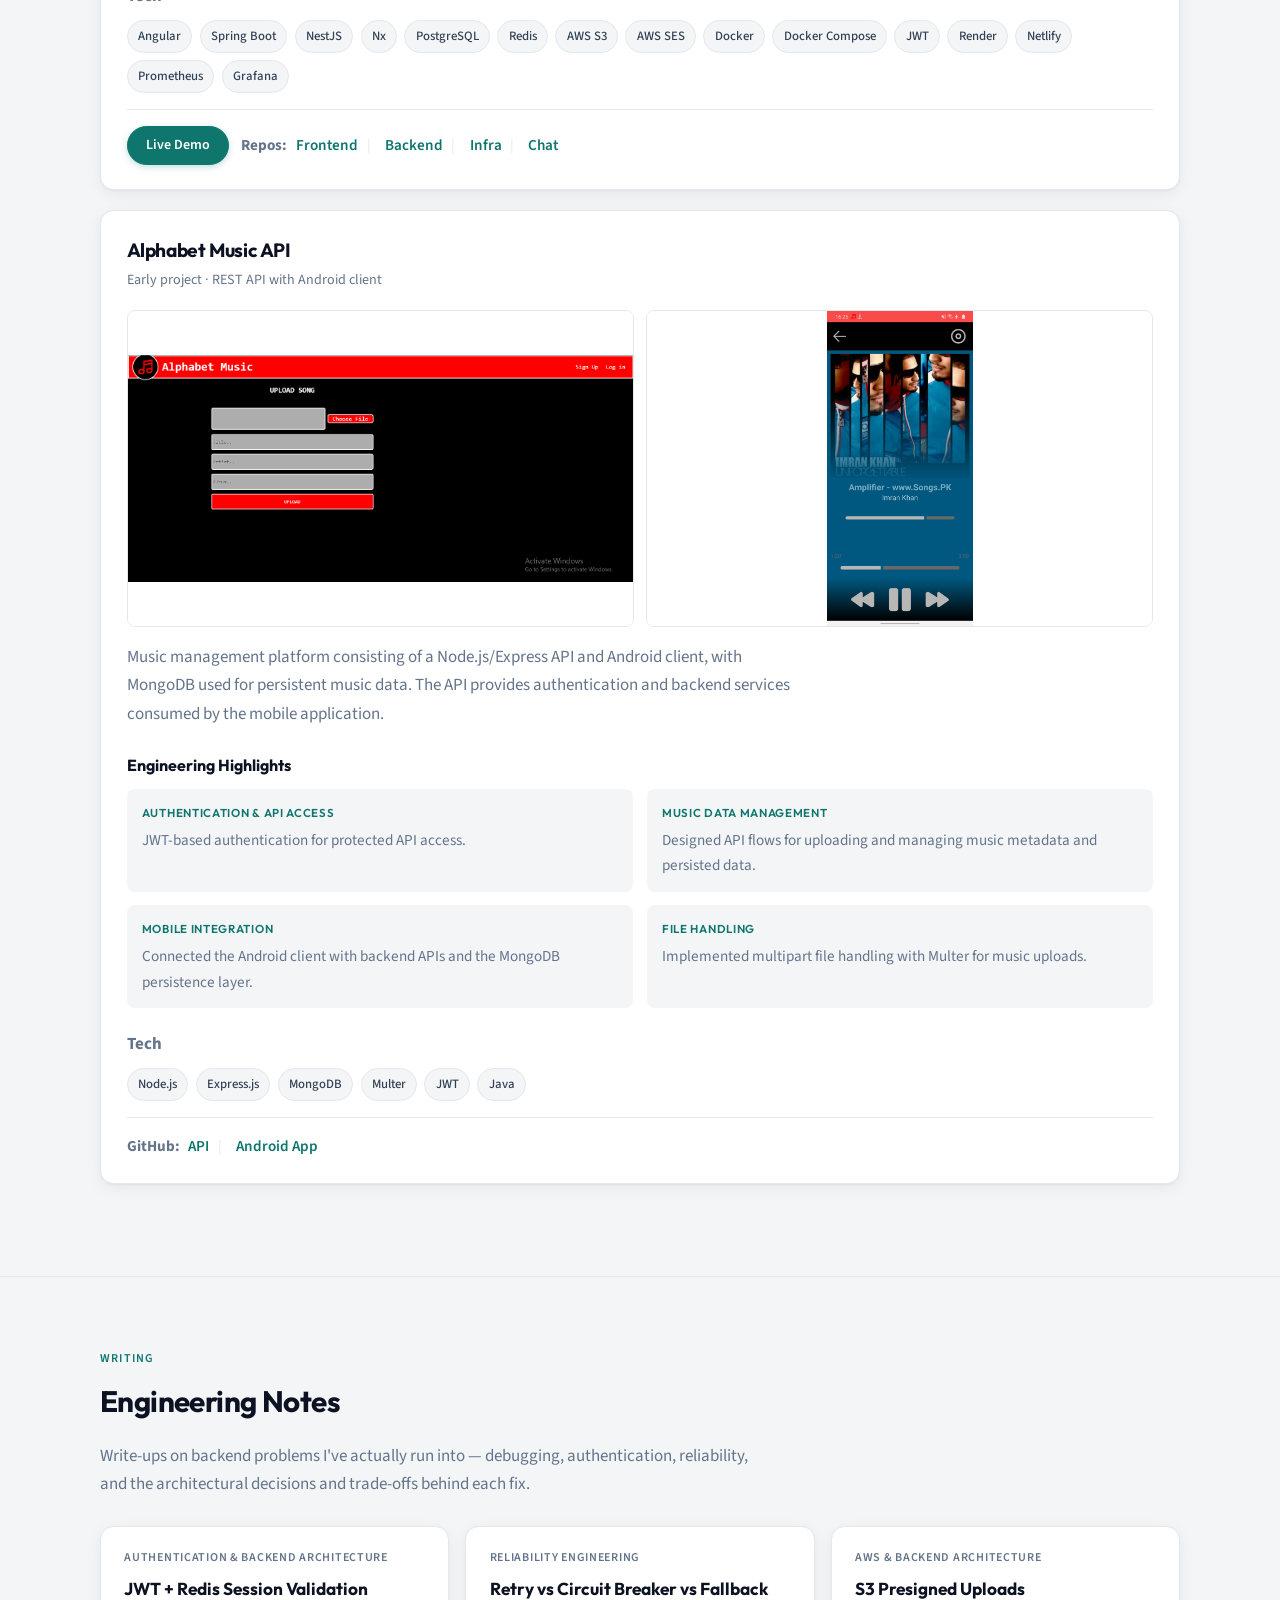
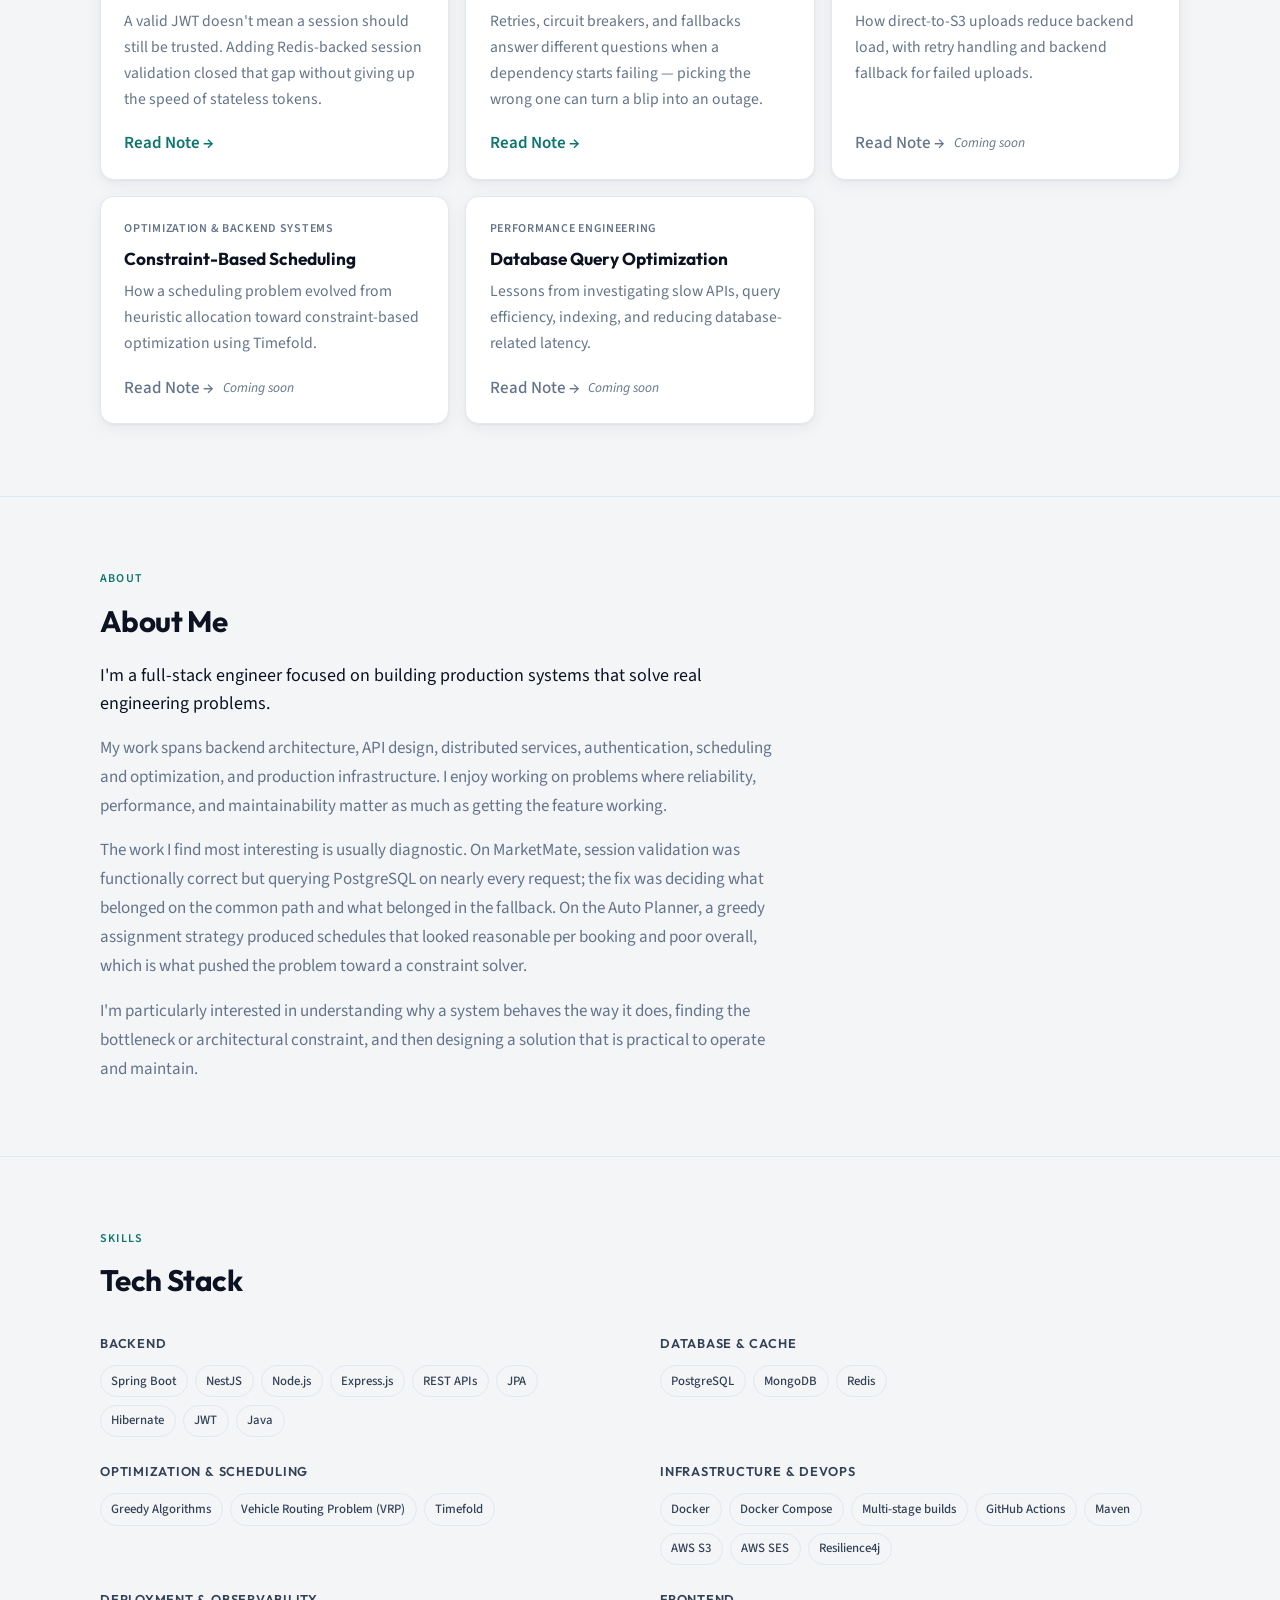
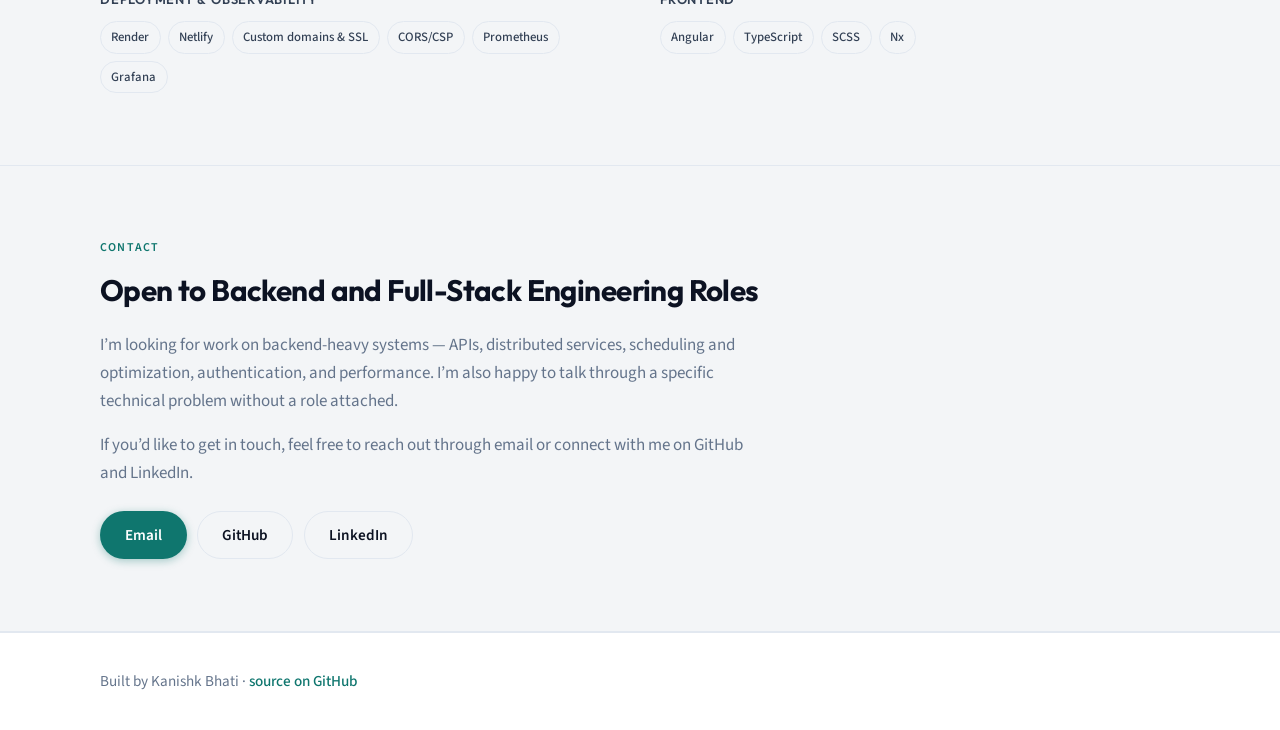
==== commit 3e0f4454: "Correct the 28One start date to August 2024 so the portfolio matches the resume. Co-authored-by: Cur" ====
--- a/index.html
+++ b/index.html
@@ -126,7 +126,7 @@
                     <li class="experience-item">
                         <div class="experience-heading">
                             <h3>Software Development Engineer (Full Stack)</h3>
-                            <p class="experience-period">Aug 2025 – Present</p>
+                            <p class="experience-period">Aug 2024 – Present</p>
                         </div>
                         <p class="experience-company">28One · Gurugram, Haryana</p>
                         <p>
@@ -161,7 +161,7 @@
                 <article class="project-card reveal">
                     <h3>Intelligent Auto Planner</h3>
                     <p class="project-kicker">Constraint-Based Scheduling Engine</p>
-                    <p class="project-meta">Professional work at 28One · Aug 2025 – present · Backend engineering</p>
+                    <p class="project-meta">Professional work at 28One · Aug 2024 – present · Backend engineering</p>
 
                     <p>
                         Scheduling engine integrated into an inspection platform to automate
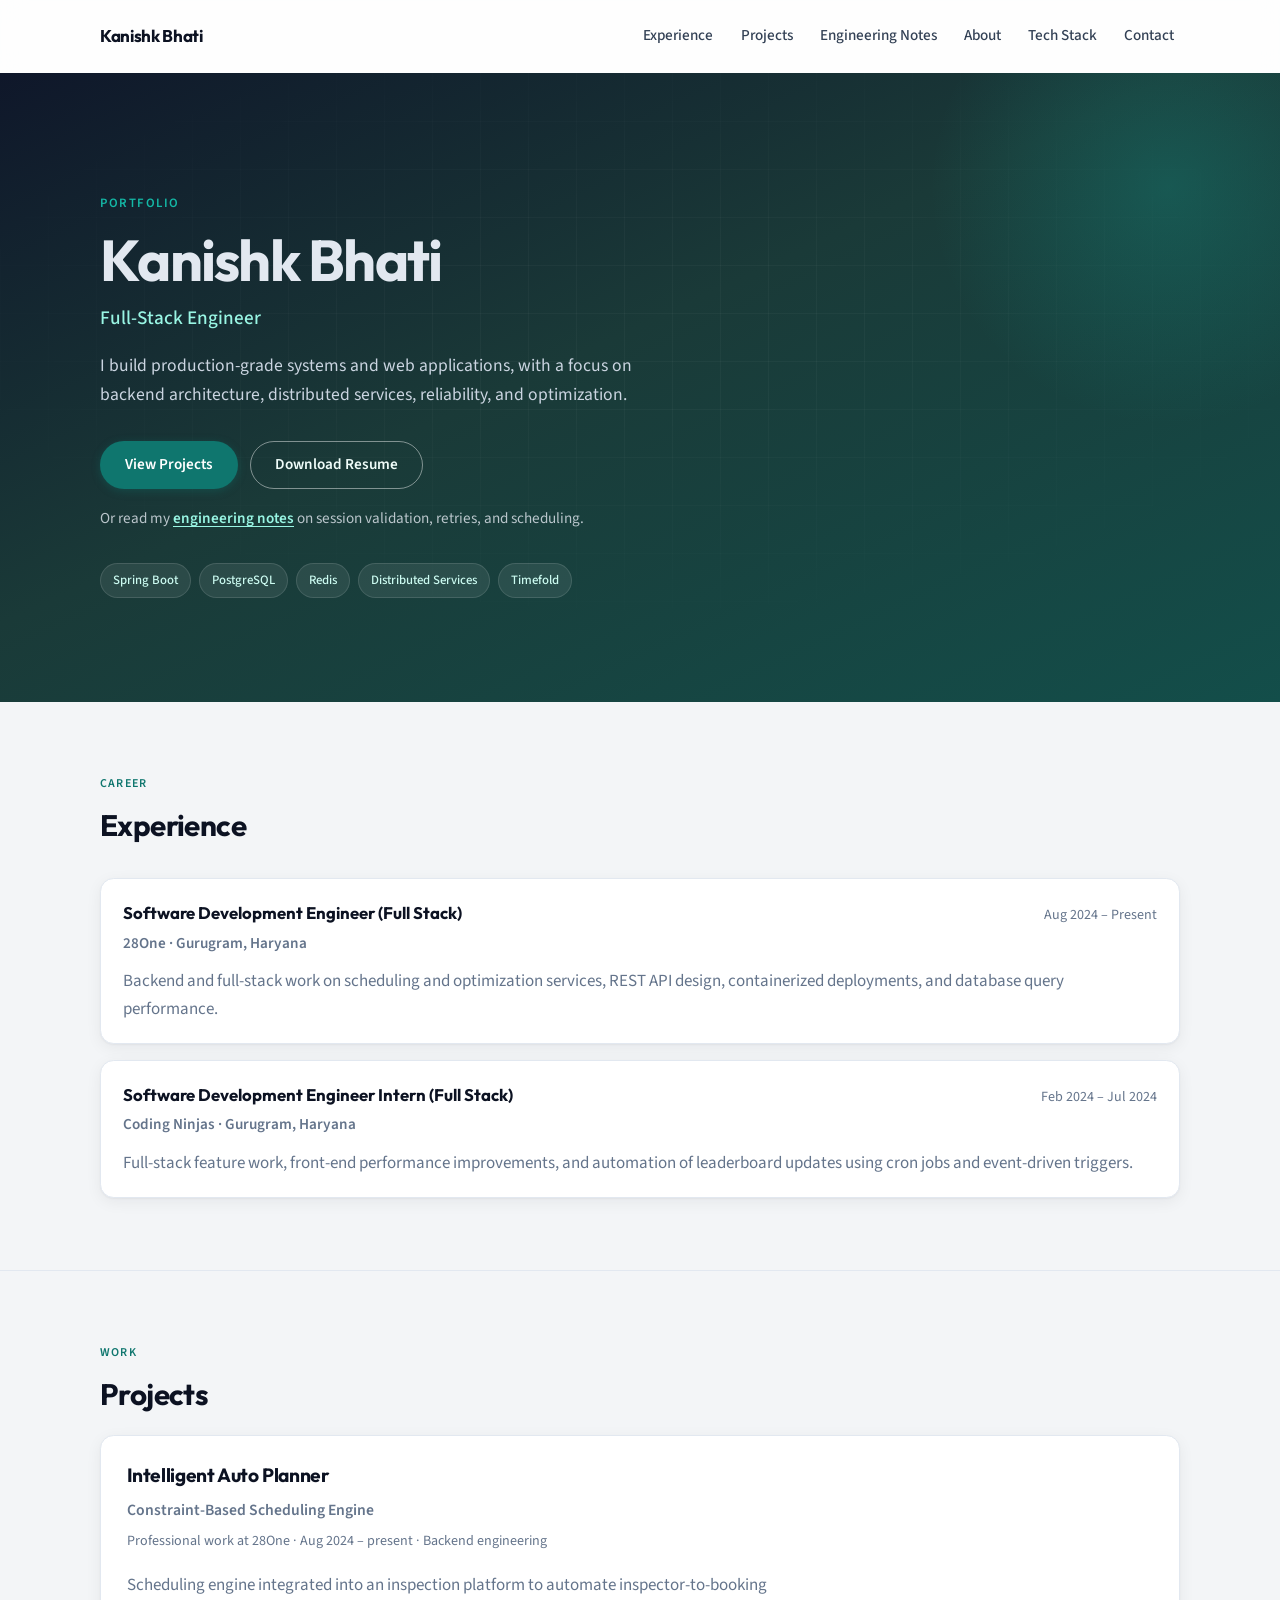
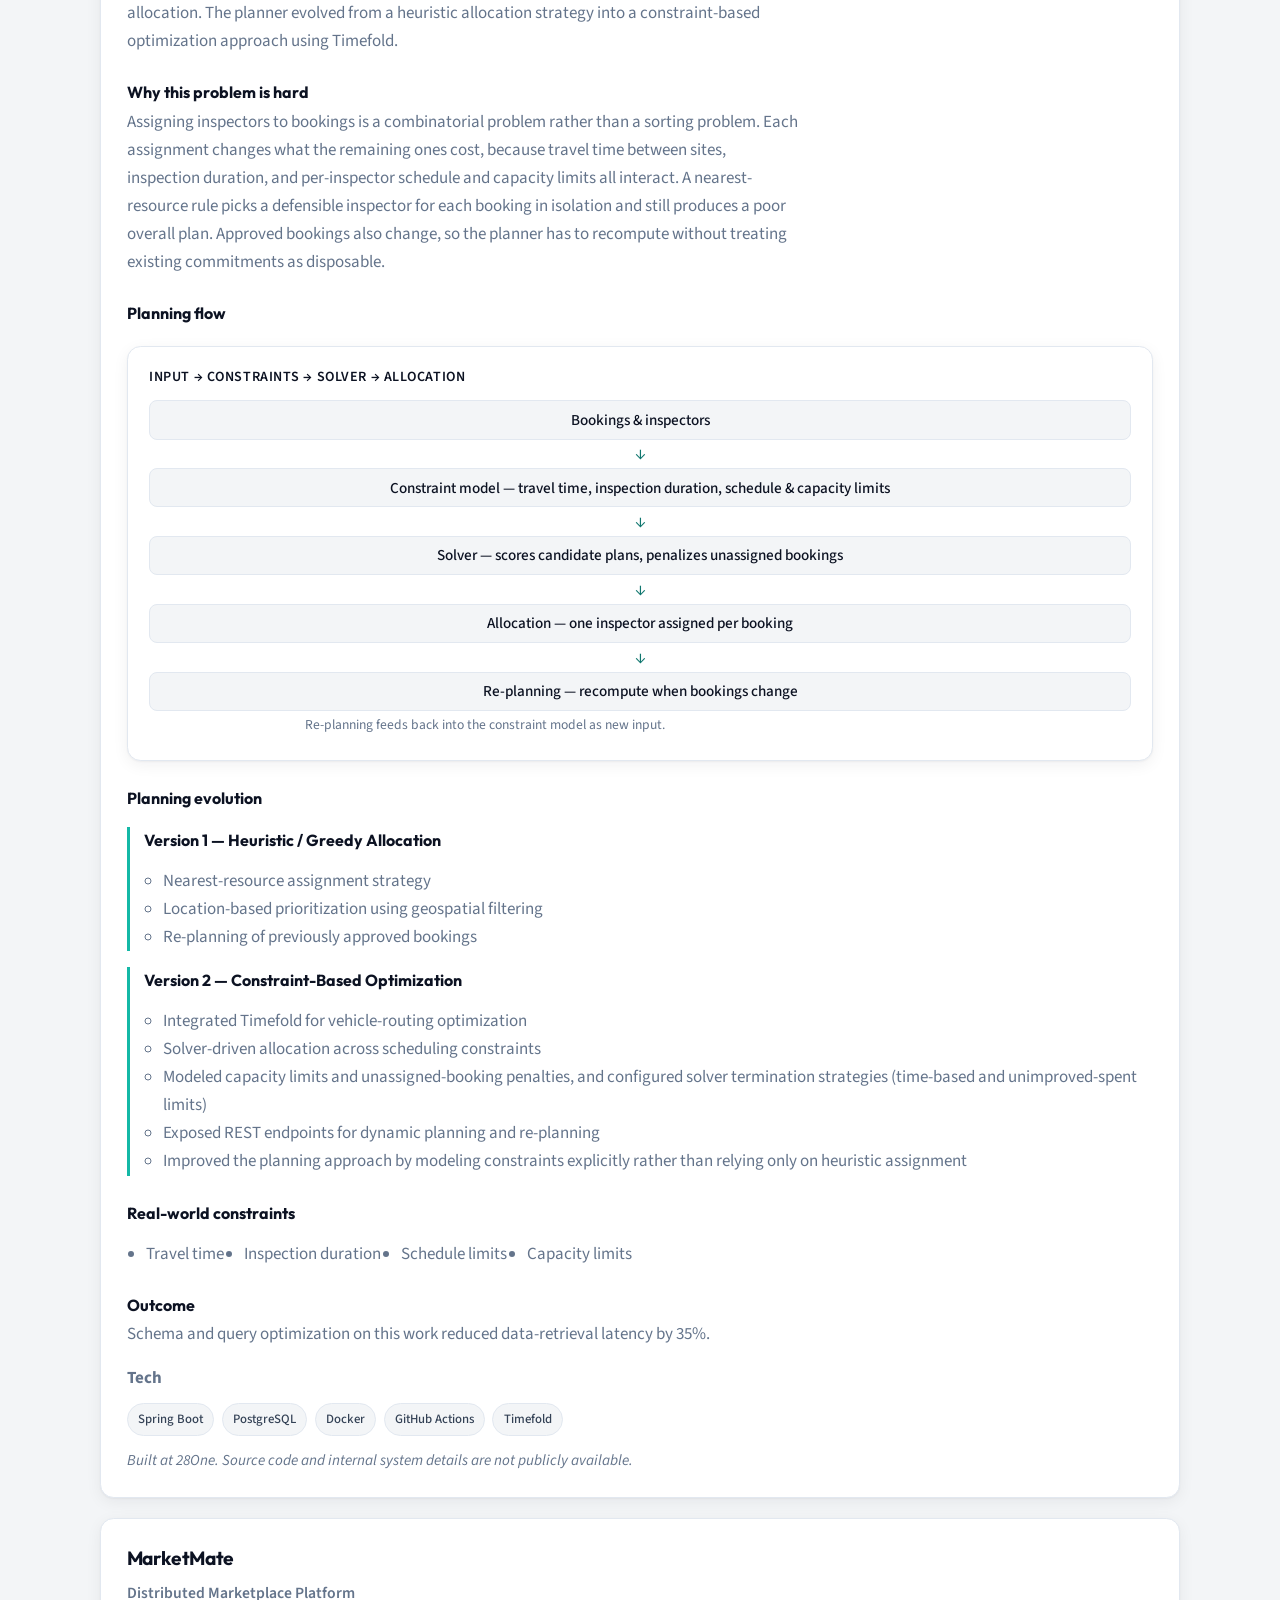
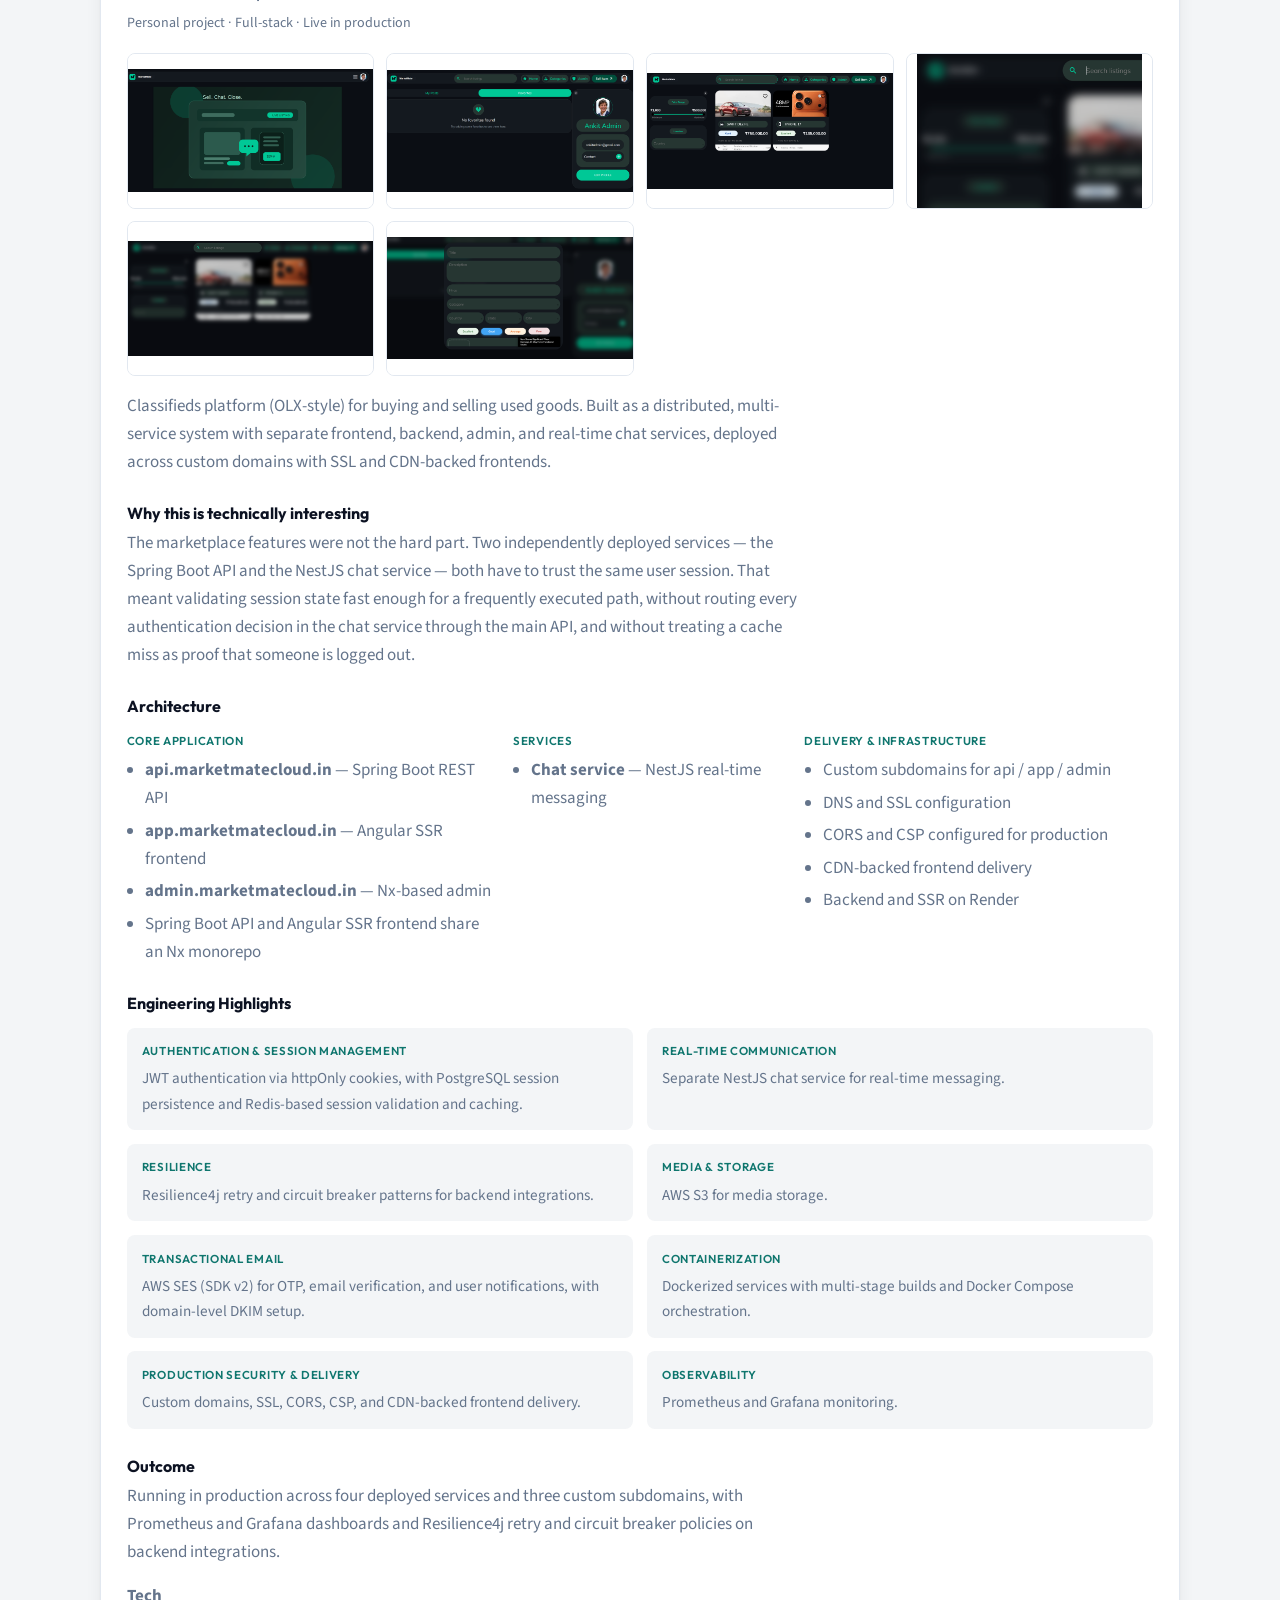
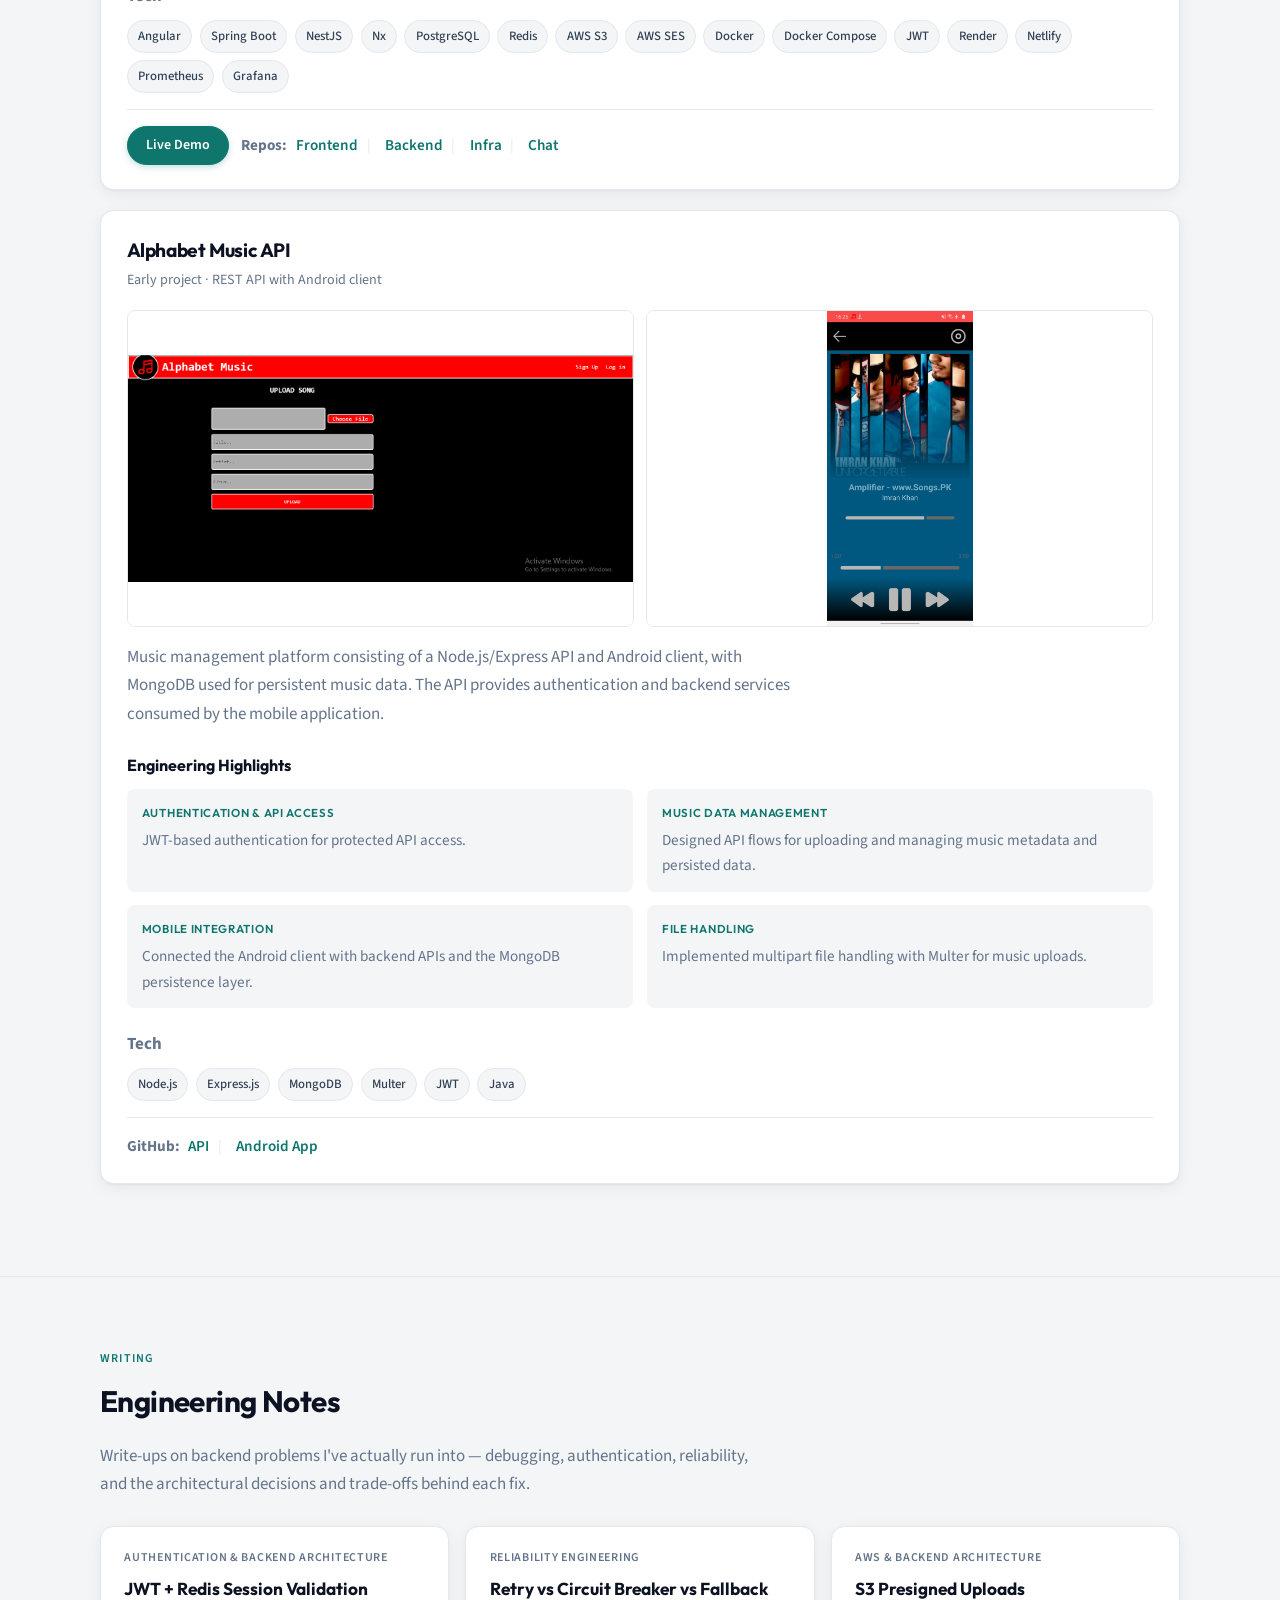
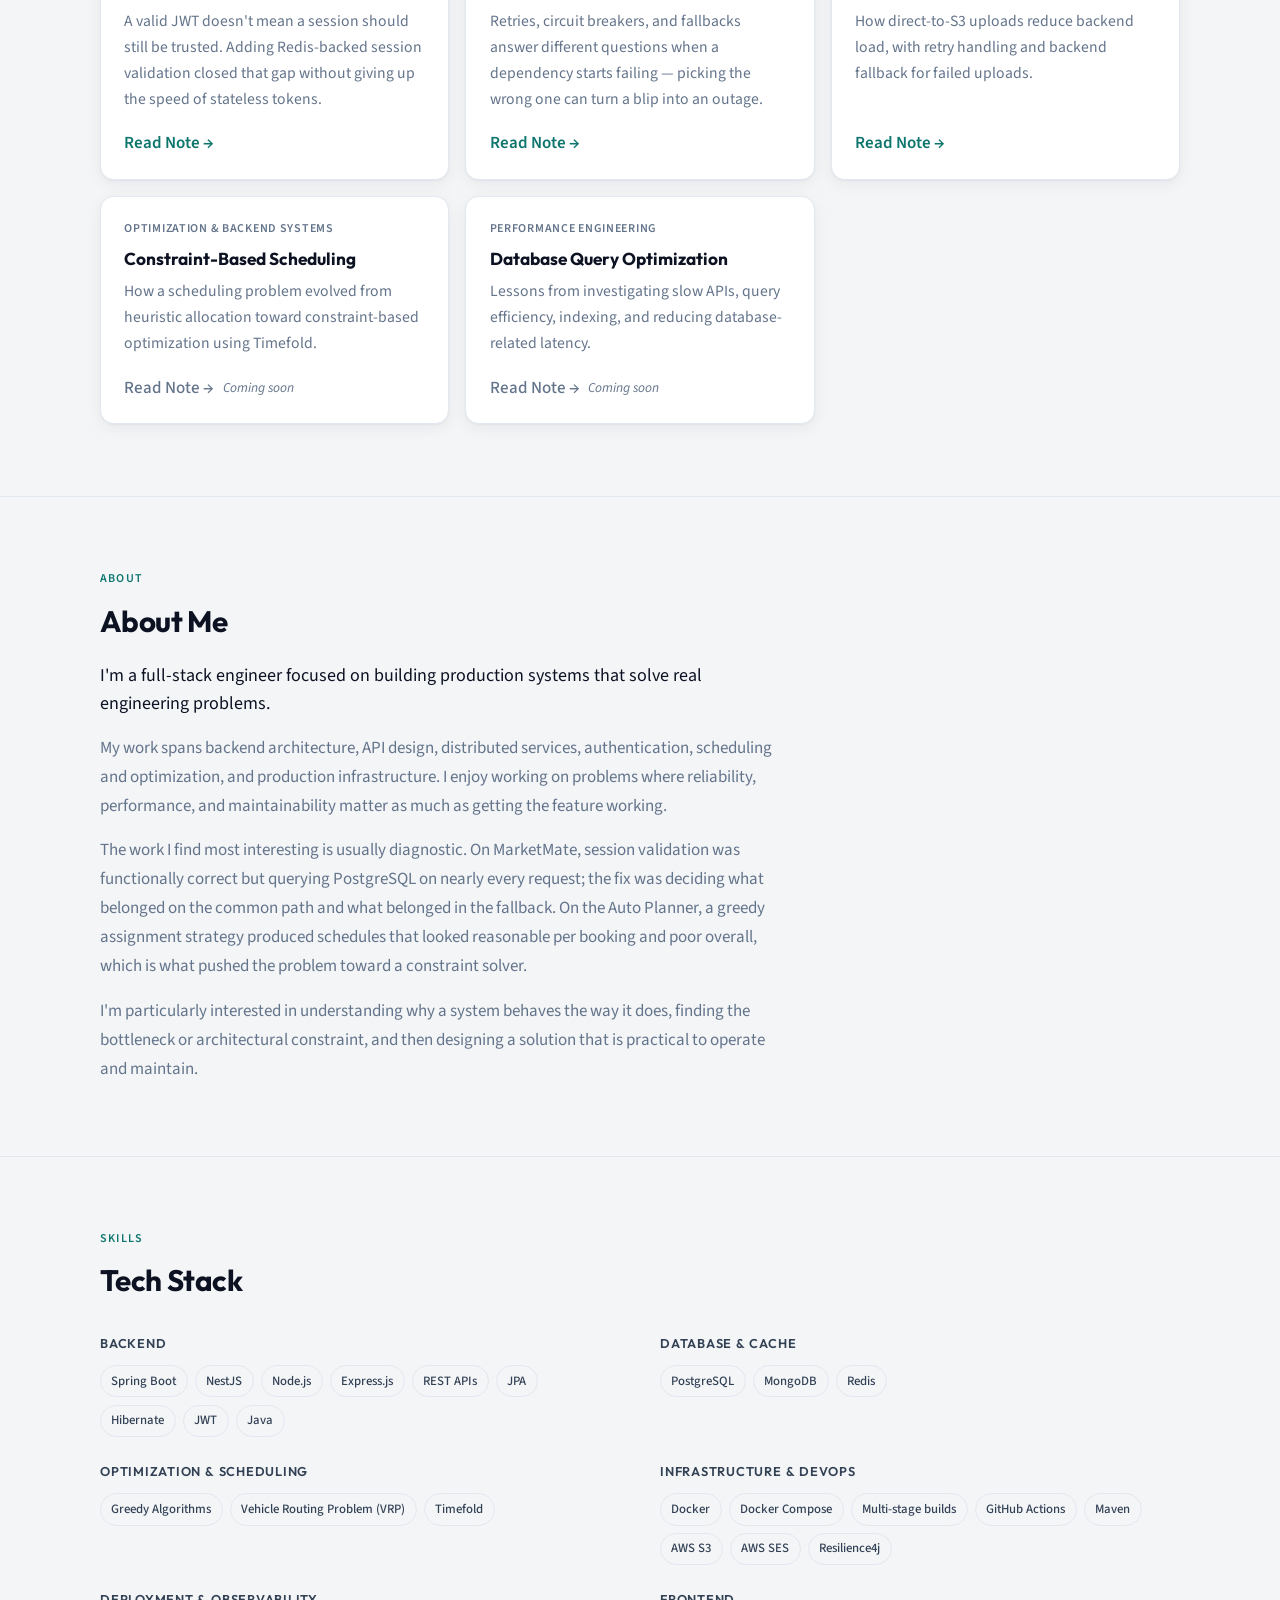
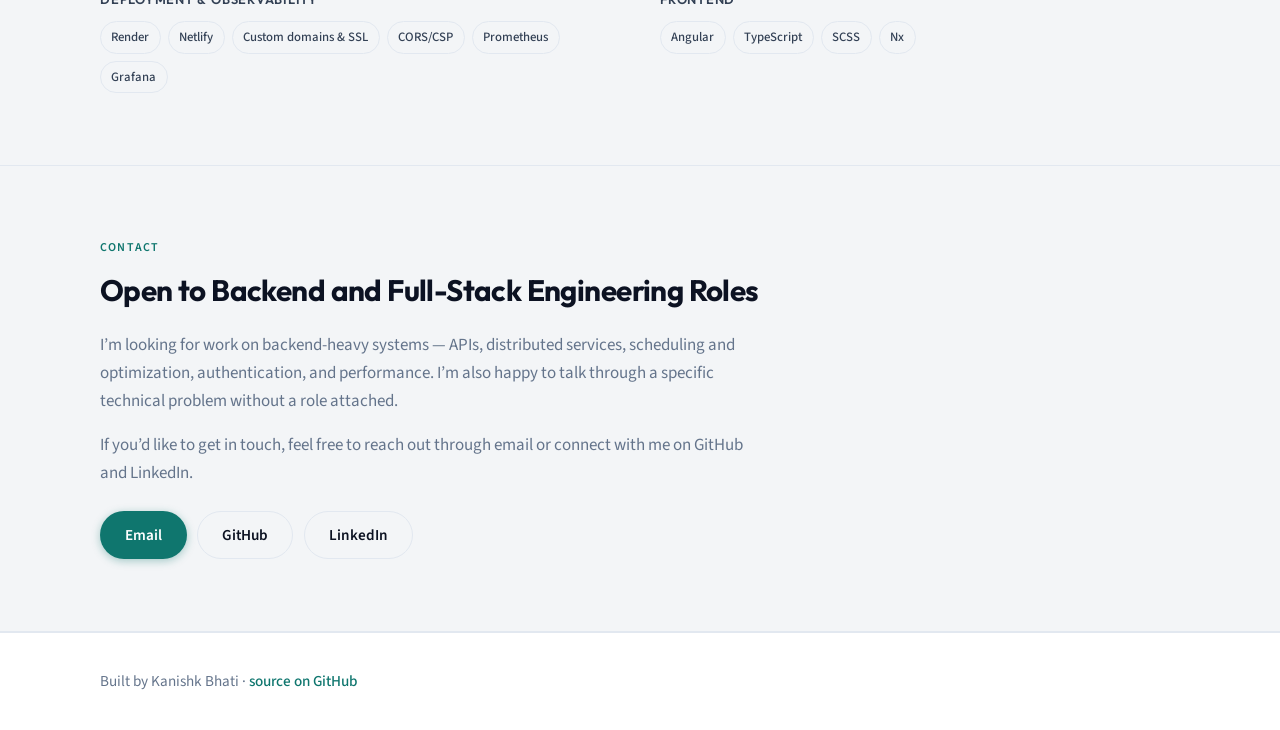
==== commit 753ef353: "Publish the S3 presigned uploads engineering note Co-authored-by: Cursor <cursoragent@cursor.com>" ====
--- a/index.html
+++ b/index.html
@@ -498,8 +498,7 @@
                             fallback for failed uploads.
                         </p>
                         <p class="note-card-action">
-                            <span class="note-card-cta" aria-disabled="true" data-note="notes/s3-presigned-uploads.html">Read Note</span>
-                            <span class="note-card-status">Coming soon</span>
+                            <a class="note-card-cta" href="notes/s3-presigned-uploads.html">Read Note</a>
                         </p>
                     </article>
 
--- a/assets/css/style.css
+++ b/assets/css/style.css
@@ -44,6 +44,7 @@
 
 html {
     scroll-behavior: smooth;
+    scroll-padding-top: 5rem;
 }
 
 @media (prefers-reduced-motion: reduce) {
